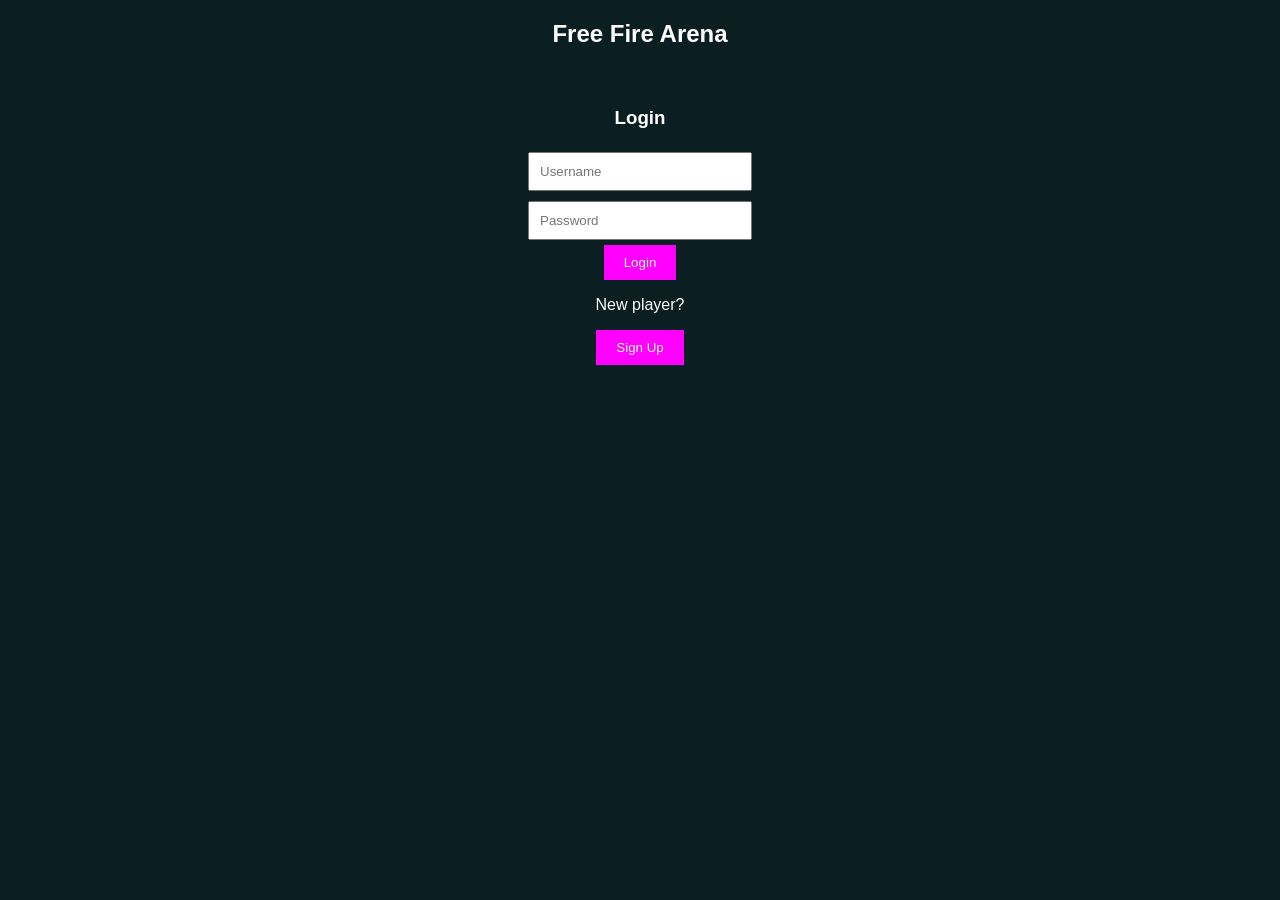
==== index.html @ a0b4b4ce "Update index.html" ====
<!DOCTYPE html>
<html>
<head>
<meta charset="UTF-8">
<title>Free Fire Arena</title>

<style>

body{
font-family:Arial;
background:#0b1f23;
color:white;
text-align:center;
}

.container{
padding:20px;
}

input{
padding:10px;
margin:5px;
width:200px;
}

button{
padding:10px 20px;
background:#ff00ff;
border:none;
color:white;
}

.hidden{
display:none;
}

</style>

</head>

<body>

<h2>Free Fire Arena</h2>

<!-- LOGIN PAGE -->

<div id="loginPage" class="container">

<h3>Login</h3>

<input id="loginUser" placeholder="Username"><br>

<input id="loginPass" type="password" placeholder="Password"><br>

<button onclick="login()">Login</button>

<p>New player?</p>

<button onclick="showSignup()">Sign Up</button>

</div>


<!-- SIGNUP PAGE -->

<div id="signupPage" class="container hidden">

<h3>Create Account</h3>

<input id="signUser" placeholder="Username"><br>

<input id="signPass" type="password" placeholder="Password"><br>

<button onclick="signup()">Create Account</button>

</div>


<!-- HOME PAGE -->

<div id="homePage" class="container hidden">

<h3>Welcome to Free Fire Arena</h3>

<p>Select Game Mode</p>

<button onclick="alert('Bermuda Match')">Bermuda</button>

<button onclick="alert('Clash Squad')">Clash Squad</button>

<button onclick="alert('Lone Wolf')">Lone Wolf</button>

<br><br>

<button onclick="showUPI()">Add Money</button>

<button onclick="showAdmin()">Admin</button>

</div>


<!-- UPI PAGE -->

<div id="upiPage" class="container hidden">

<h3>UPI Payment</h3>

<p>Send payment to UPI ID:</p>

<h4>freefire@upi</h4>

<p>After payment admin will add wallet balance.</p>

</div>


<!-- ADMIN LOGIN -->

<div id="adminLogin" class="container hidden">

<h3>Admin Login</h3>

<input id="adminUser" placeholder="Admin Username"><br>

<input id="adminPass" type="password" placeholder="Password"><br>

<button onclick="adminLogin()">Login</button>

</div>


<!-- ADMIN DASHBOARD -->

<div id="adminPanel" class="container hidden">

<h3>Admin Dashboard</h3>

<p>Update Room ID</p>

<input placeholder="Room ID"><br>

<input placeholder="Password"><br>

<button>Update Room</button>

</div>


<script>

function showSignup(){
document.getElementById("loginPage").classList.add("hidden")
document.getElementById("signupPage").classList.remove("hidden")
}

function signup(){

fetch("/signup",{
method:"POST",
headers:{"Content-Type":"application/json"},
body:JSON.stringify({
username:document.getElementById("signUser").value,
password:document.getElementById("signPass").value
})
})
.then(r=>r.json())
.then(d=>{
if(d.status==="ok"){
alert("Account created")
location.reload()
}else{
alert("User exists")
}
})

}

function login(){

fetch("/login",{
method:"POST",
headers:{"Content-Type":"application/json"},
body:JSON.stringify({
username:document.getElementById("loginUser").value,
password:document.getElementById("loginPass").value
})
})
.then(r=>r.json())
.then(d=>{
if(d.status==="ok"){
document.getElementById("loginPage").classList.add("hidden")
document.getElementById("homePage").classList.remove("hidden")
}else{
alert("Login failed")
}
})

}

function showUPI(){

document.getElementById("homePage").classList.add("hidden")
document.getElementById("upiPage").classList.remove("hidden")

}

function showAdmin(){

document.getElementById("homePage").classList.add("hidden")
document.getElementById("adminLogin").classList.remove("hidden")

}

function adminLogin(){

let u=document.getElementById("adminUser").value
let p=document.getElementById("adminPass").value

if(u==="admin" && p==="12345"){
document.getElementById("adminLogin").classList.add("hidden")
document.getElementById("adminPanel").classList.remove("hidden")
}else{
alert("Wrong admin login")
}

}

</script>

</body>
</html>
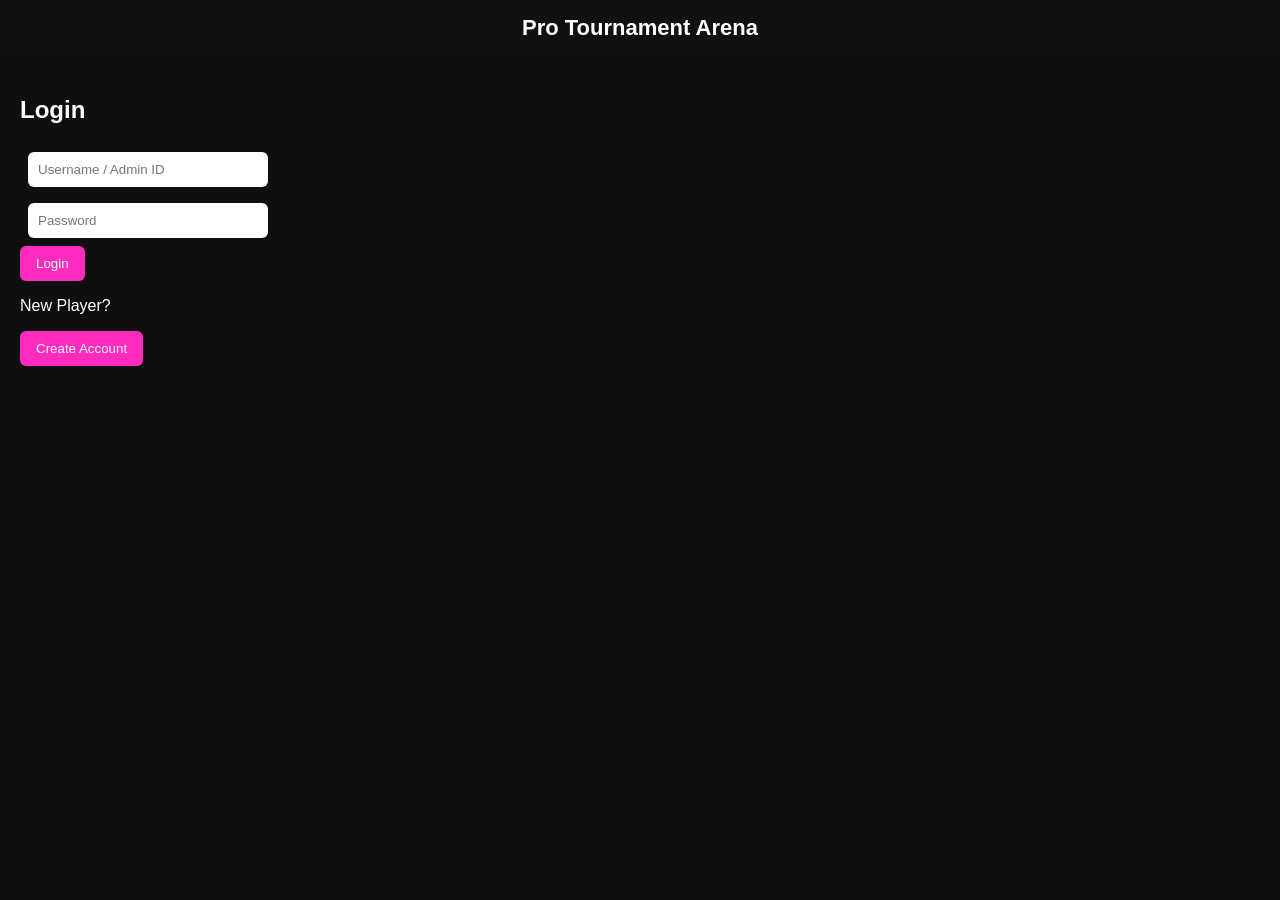
==== commit 5cd1df60: "Update title and styles in index.html" ====
--- a/index.html
+++ b/index.html
@@ -1,16 +1,25 @@
 <!DOCTYPE html>
 <html>
 <head>
-<meta charset="UTF-8">
-<title>Free Fire Arena</title>
+<title>Pro Tournament Arena</title>
+
+<meta name="viewport" content="width=device-width, initial-scale=1">
 
 <style>
 
 body{
+margin:0;
 font-family:Arial;
-background:#0b1f23;
+background:#0f0f0f;
 color:white;
+}
+
+header{
+background:#111;
+padding:15px;
 text-align:center;
+font-size:22px;
+font-weight:bold;
 }
 
 .container{
@@ -18,20 +27,50 @@
 }
 
 input{
+width:220px;
 padding:10px;
-margin:5px;
-width:200px;
+margin:8px;
+border:none;
+border-radius:6px;
 }
 
 button{
-padding:10px 20px;
-background:#ff00ff;
+background:#ff2bbf;
+color:white;
+border:none;
+padding:10px 16px;
+border-radius:6px;
+cursor:pointer;
+}
+
+.card{
+background:#1c1c1c;
+padding:15px;
+margin:10px 0;
+border-radius:10px;
+}
+
+.hidden{
+display:none;
+}
+
+nav{
+background:#141414;
+padding:10px;
+display:flex;
+justify-content:space-around;
+}
+
+nav button{
+background:none;
 border:none;
 color:white;
-}
-
-.hidden{
-display:none;
+font-size:16px;
+}
+
+.wallet{
+font-size:20px;
+margin:10px 0;
 }
 
 </style>
@@ -40,188 +79,233 @@
 
 <body>
 
-<h2>Free Fire Arena</h2>
+<header>
+Pro Tournament Arena
+</header>
+
+<div class="container">
 
 <!-- LOGIN PAGE -->
 
-<div id="loginPage" class="container">
-
-<h3>Login</h3>
-
-<input id="loginUser" placeholder="Username"><br>
-
+<div id="loginPage">
+
+<h2>Login</h2>
+
+<input id="loginUser" placeholder="Username / Admin ID"><br>
 <input id="loginPass" type="password" placeholder="Password"><br>
 
 <button onclick="login()">Login</button>
 
-<p>New player?</p>
-
-<button onclick="showSignup()">Sign Up</button>
-
-</div>
-
-
-<!-- SIGNUP PAGE -->
-
-<div id="signupPage" class="container hidden">
-
-<h3>Create Account</h3>
-
-<input id="signUser" placeholder="Username"><br>
-
-<input id="signPass" type="password" placeholder="Password"><br>
-
-<button onclick="signup()">Create Account</button>
-
-</div>
-
-
-<!-- HOME PAGE -->
-
-<div id="homePage" class="container hidden">
-
-<h3>Welcome to Free Fire Arena</h3>
-
-<p>Select Game Mode</p>
-
-<button onclick="alert('Bermuda Match')">Bermuda</button>
-
-<button onclick="alert('Clash Squad')">Clash Squad</button>
-
-<button onclick="alert('Lone Wolf')">Lone Wolf</button>
+<p>New Player?</p>
+
+<button onclick="showSignup()">Create Account</button>
+
+</div>
+
+<!-- SIGNUP -->
+
+<div id="signupPage" class="hidden">
+
+<h2>Create Account</h2>
+
+<input id="signupUser" placeholder="Username"><br>
+<input id="signupPass" type="password" placeholder="Password"><br>
+
+<button onclick="signup()">Register</button>
 
 <br><br>
 
-<button onclick="showUPI()">Add Money</button>
-
-<button onclick="showAdmin()">Admin</button>
-
-</div>
-
-
-<!-- UPI PAGE -->
-
-<div id="upiPage" class="container hidden">
-
-<h3>UPI Payment</h3>
-
-<p>Send payment to UPI ID:</p>
-
-<h4>freefire@upi</h4>
-
-<p>After payment admin will add wallet balance.</p>
-
-</div>
-
-
-<!-- ADMIN LOGIN -->
-
-<div id="adminLogin" class="container hidden">
-
-<h3>Admin Login</h3>
-
-<input id="adminUser" placeholder="Admin Username"><br>
-
-<input id="adminPass" type="password" placeholder="Password"><br>
-
-<button onclick="adminLogin()">Login</button>
-
-</div>
-
-
-<!-- ADMIN DASHBOARD -->
-
-<div id="adminPanel" class="container hidden">
-
-<h3>Admin Dashboard</h3>
-
-<p>Update Room ID</p>
-
-<input placeholder="Room ID"><br>
-
-<input placeholder="Password"><br>
-
-<button>Update Room</button>
-
-</div>
-
+<button onclick="showLogin()">Back</button>
+
+</div>
+
+<!-- PLAYER DASHBOARD -->
+
+<div id="playerPage" class="hidden">
+
+<nav>
+<button onclick="showSection('home')">Home</button>
+<button onclick="showSection('wallet')">Wallet</button>
+<button onclick="showSection('leaderboard')">Leaderboard</button>
+<button onclick="logout()">Logout</button>
+</nav>
+
+<div id="home">
+
+<h3>Available Tournaments</h3>
+
+<div id="tournamentList"></div>
+
+</div>
+
+<div id="wallet" class="hidden">
+
+<h3>Wallet</h3>
+
+<div class="wallet">
+Balance: ₹ <span id="walletAmount">0</span>
+</div>
+
+<h4>Deposit via UPI</h4>
+
+<input id="depositAmount" placeholder="Amount">
+
+<button onclick="deposit()">Request Deposit</button>
+
+</div>
+
+<div id="leaderboard" class="hidden">
+
+<h3>Leaderboard</h3>
+
+<div id="leaderboardList"></div>
+
+</div>
+
+</div>
+
+<!-- ADMIN PANEL -->
+
+<div id="adminPage" class="hidden">
+
+<nav>
+<button onclick="showAdmin('dashboard')">Dashboard</button>
+<button onclick="showAdmin('create')">Create Tournament</button>
+<button onclick="logout()">Logout</button>
+</nav>
+
+<div id="dashboard">
+
+<h3>Admin Stats</h3>
+
+<p>Total Earnings: ₹ <span id="earnings">0</span></p>
+<p>Total Commission: ₹ <span id="commission">0</span></p>
+
+</div>
+
+<div id="create" class="hidden">
+
+<h3>Create Tournament</h3>
+
+<input id="tName" placeholder="Tournament Name"><br>
+<input id="tFee" placeholder="Entry Fee"><br>
+<input id="tPrize" placeholder="Prize"><br>
+
+<button onclick="createTournament()">Create</button>
+
+</div>
+
+</div>
+
+</div>
 
 <script>
 
+let currentUser=""
+
 function showSignup(){
-document.getElementById("loginPage").classList.add("hidden")
-document.getElementById("signupPage").classList.remove("hidden")
+loginPage.classList.add("hidden")
+signupPage.classList.remove("hidden")
+}
+
+function showLogin(){
+signupPage.classList.add("hidden")
+loginPage.classList.remove("hidden")
+}
+
+function showSection(id){
+
+home.classList.add("hidden")
+wallet.classList.add("hidden")
+leaderboard.classList.add("hidden")
+
+document.getElementById(id).classList.remove("hidden")
+
+}
+
+function showAdmin(id){
+
+dashboard.classList.add("hidden")
+create.classList.add("hidden")
+
+document.getElementById(id).classList.remove("hidden")
+
 }
 
 function signup(){
 
-fetch("/signup",{
-method:"POST",
-headers:{"Content-Type":"application/json"},
-body:JSON.stringify({
-username:document.getElementById("signUser").value,
-password:document.getElementById("signPass").value
-})
-})
-.then(r=>r.json())
-.then(d=>{
-if(d.status==="ok"){
-alert("Account created")
+alert("Signup function should connect to backend")
+
+}
+
+function login(){
+
+const user=loginUser.value
+const pass=loginPass.value
+
+if(user==="shourya@1234" && pass==="8687049733"){
+
+loginPage.classList.add("hidden")
+adminPage.classList.remove("hidden")
+
+return
+}
+
+currentUser=user
+
+loginPage.classList.add("hidden")
+playerPage.classList.remove("hidden")
+
+loadTournaments()
+
+}
+
+function logout(){
+
 location.reload()
-}else{
-alert("User exists")
-}
-})
-
-}
-
-function login(){
-
-fetch("/login",{
-method:"POST",
-headers:{"Content-Type":"application/json"},
-body:JSON.stringify({
-username:document.getElementById("loginUser").value,
-password:document.getElementById("loginPass").value
-})
-})
-.then(r=>r.json())
-.then(d=>{
-if(d.status==="ok"){
-document.getElementById("loginPage").classList.add("hidden")
-document.getElementById("homePage").classList.remove("hidden")
-}else{
-alert("Login failed")
-}
-})
-
-}
-
-function showUPI(){
-
-document.getElementById("homePage").classList.add("hidden")
-document.getElementById("upiPage").classList.remove("hidden")
-
-}
-
-function showAdmin(){
-
-document.getElementById("homePage").classList.add("hidden")
-document.getElementById("adminLogin").classList.remove("hidden")
-
-}
-
-function adminLogin(){
-
-let u=document.getElementById("adminUser").value
-let p=document.getElementById("adminPass").value
-
-if(u==="admin" && p==="12345"){
-document.getElementById("adminLogin").classList.add("hidden")
-document.getElementById("adminPanel").classList.remove("hidden")
-}else{
-alert("Wrong admin login")
-}
+
+}
+
+function loadTournaments(){
+
+let html=""
+
+for(let i=1;i<=5;i++){
+
+html+=`
+<div class="card">
+<h3>Solo Battle ${i}</h3>
+Entry Fee: ₹50<br>
+Prize: ₹500<br>
+<button onclick="join(${i})">Join</button>
+</div>
+`
+
+}
+
+tournamentList.innerHTML=html
+
+}
+
+function join(id){
+
+alert("Joined Tournament "+id)
+
+}
+
+function deposit(){
+
+const amount=depositAmount.value
+
+alert("Deposit request for ₹"+amount)
+
+}
+
+function createTournament(){
+
+const name=tName.value
+
+alert("Tournament Created: "+name)
 
 }
 
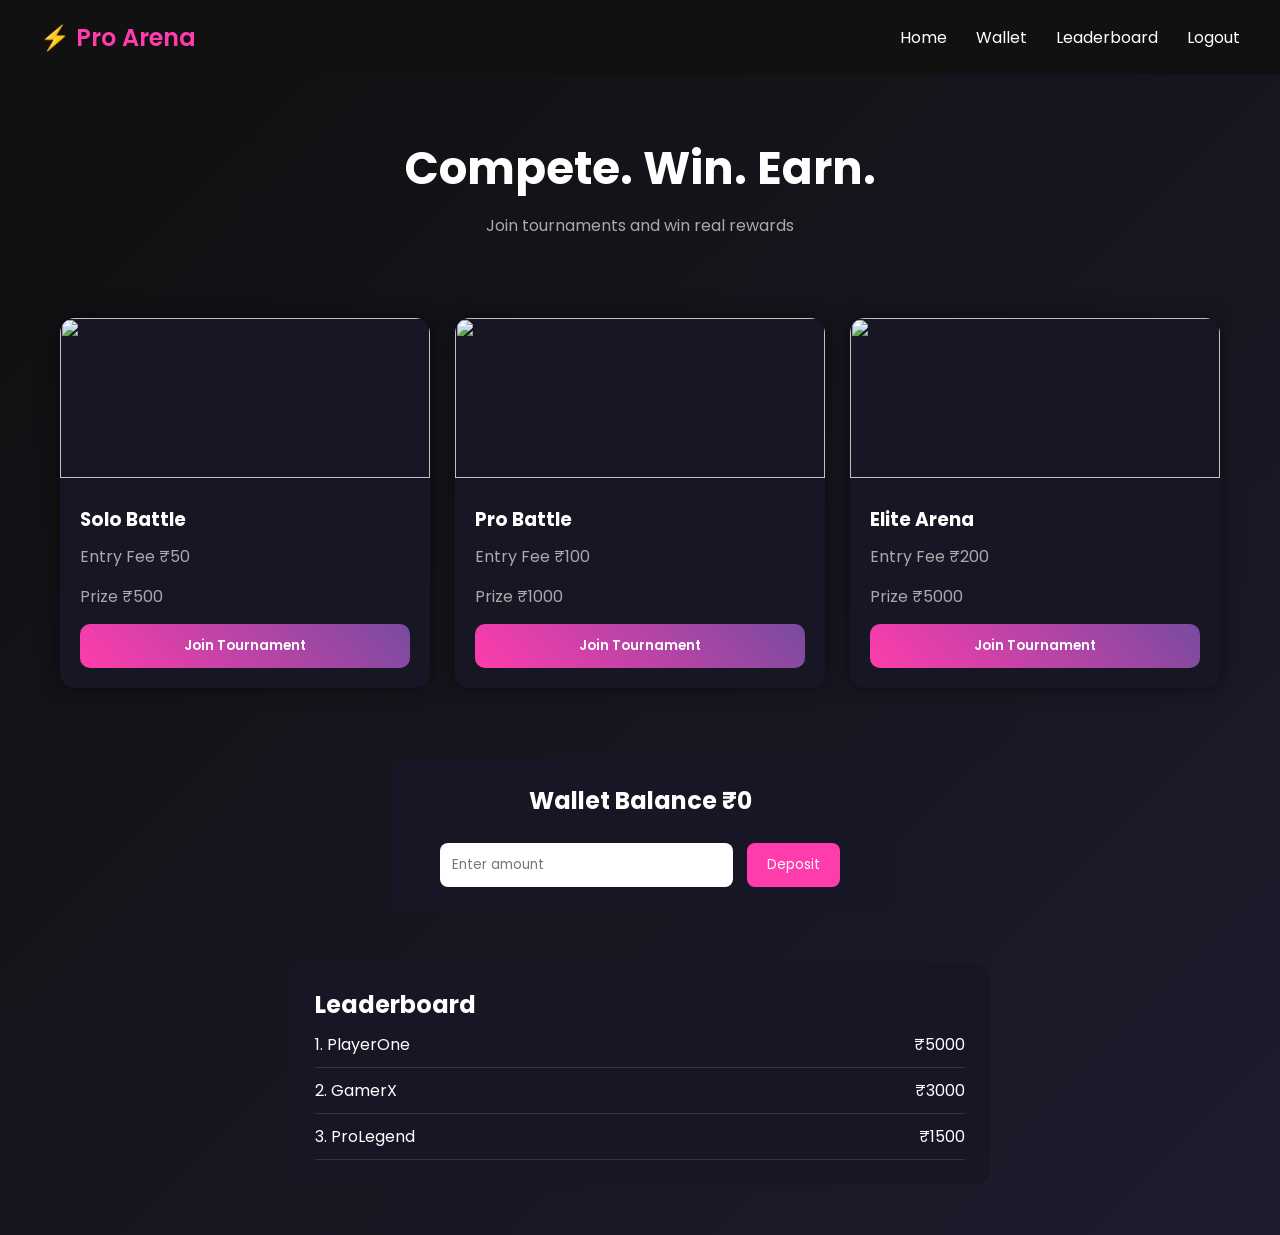
==== commit c1d4f6bd: "index.html" ====
--- a/index.html
+++ b/index.html
@@ -1,315 +1,329 @@
 <!DOCTYPE html>
-<html>
+<html lang="en">
 <head>
+<meta charset="UTF-8">
+<meta name="viewport" content="width=device-width, initial-scale=1.0">
+
 <title>Pro Tournament Arena</title>
 
-<meta name="viewport" content="width=device-width, initial-scale=1">
+<link href="https://fonts.googleapis.com/css2?family=Poppins:wght@300;400;600&display=swap" rel="stylesheet">
 
 <style>
 
+*{
+margin:0;
+padding:0;
+box-sizing:border-box;
+font-family:Poppins;
+}
+
 body{
-margin:0;
-font-family:Arial;
-background:#0f0f0f;
-color:white;
-}
-
-header{
+background:linear-gradient(135deg,#0f0f0f,#1c1c2e);
+color:white;
+}
+
+/* NAVBAR */
+
+.navbar{
+display:flex;
+justify-content:space-between;
+align-items:center;
+padding:20px 40px;
 background:#111;
-padding:15px;
+}
+
+.logo{
+font-size:24px;
+font-weight:600;
+color:#ff3cac;
+}
+
+.nav-links a{
+margin-left:25px;
+text-decoration:none;
+color:white;
+transition:.3s;
+}
+
+.nav-links a:hover{
+color:#ff3cac;
+}
+
+/* HERO */
+
+.hero{
 text-align:center;
-font-size:22px;
-font-weight:bold;
-}
+padding:60px 20px;
+}
+
+.hero h1{
+font-size:45px;
+}
+
+.hero p{
+color:#aaa;
+margin-top:10px;
+}
+
+/* TOURNAMENTS */
 
 .container{
+max-width:1200px;
+margin:auto;
 padding:20px;
 }
 
-input{
-width:220px;
-padding:10px;
-margin:8px;
-border:none;
-border-radius:6px;
-}
-
-button{
-background:#ff2bbf;
-color:white;
-border:none;
-padding:10px 16px;
-border-radius:6px;
+.grid{
+display:grid;
+grid-template-columns:repeat(auto-fit,minmax(280px,1fr));
+gap:25px;
+}
+
+/* CARD */
+
+.card{
+background:#161625;
+border-radius:15px;
+overflow:hidden;
+transition:.4s;
+box-shadow:0 0 20px rgba(0,0,0,.5);
+}
+
+.card:hover{
+transform:translateY(-8px);
+box-shadow:0 0 20px #ff3cac;
+}
+
+.card img{
+width:100%;
+height:160px;
+object-fit:cover;
+}
+
+.card-body{
+padding:20px;
+}
+
+.card-body h3{
+margin-bottom:10px;
+}
+
+.card-body p{
+color:#aaa;
+margin-bottom:15px;
+}
+
+/* BUTTON */
+
+.btn{
+padding:12px;
+border:none;
+width:100%;
+border-radius:10px;
+background:linear-gradient(45deg,#ff3cac,#784ba0);
+color:white;
+font-weight:600;
 cursor:pointer;
-}
-
-.card{
-background:#1c1c1c;
-padding:15px;
+transition:.3s;
+}
+
+.btn:hover{
+transform:scale(1.05);
+}
+
+/* WALLET */
+
+.wallet{
+max-width:500px;
+margin:50px auto;
+background:#161625;
+padding:25px;
+border-radius:15px;
+text-align:center;
+}
+
+.wallet input{
+padding:12px;
+width:65%;
+border:none;
+border-radius:8px;
+margin-right:10px;
+}
+
+.wallet button{
+padding:12px 20px;
+border:none;
+border-radius:8px;
+background:#ff3cac;
+color:white;
+cursor:pointer;
+}
+
+/* LEADERBOARD */
+
+.leaderboard{
+max-width:700px;
+margin:50px auto;
+background:#161625;
+padding:25px;
+border-radius:15px;
+}
+
+.row{
+display:flex;
+justify-content:space-between;
+padding:10px 0;
+border-bottom:1px solid #333;
+}
+
+/* LOGIN */
+
+.login-page{
+display:flex;
+justify-content:center;
+align-items:center;
+height:100vh;
+}
+
+.login-box{
+background:#161625;
+padding:40px;
+border-radius:15px;
+width:320px;
+}
+
+.login-box input{
+width:100%;
+padding:12px;
 margin:10px 0;
+border:none;
+border-radius:8px;
+}
+
+.login-box button{
+width:100%;
+padding:12px;
+border:none;
 border-radius:10px;
-}
-
-.hidden{
-display:none;
-}
-
-nav{
-background:#141414;
-padding:10px;
-display:flex;
-justify-content:space-around;
-}
-
-nav button{
-background:none;
-border:none;
-color:white;
-font-size:16px;
-}
-
-.wallet{
-font-size:20px;
-margin:10px 0;
+background:linear-gradient(45deg,#ff3cac,#784ba0);
+color:white;
+cursor:pointer;
+}
+
+@media(max-width:768px){
+
+.navbar{
+flex-direction:column;
+}
+
+.hero h1{
+font-size:32px;
+}
+
 }
 
 </style>
-
 </head>
 
+
 <body>
 
-<header>
-Pro Tournament Arena
-</header>
+<div class="navbar">
+
+<div class="logo">⚡ Pro Arena</div>
+
+<div class="nav-links">
+<a href="#">Home</a>
+<a href="#">Wallet</a>
+<a href="#">Leaderboard</a>
+<a href="#">Logout</a>
+</div>
+
+</div>
+
+
+<div class="hero">
+
+<h1>Compete. Win. Earn.</h1>
+<p>Join tournaments and win real rewards</p>
+
+</div>
+
 
 <div class="container">
 
-<!-- LOGIN PAGE -->
-
-<div id="loginPage">
-
-<h2>Login</h2>
-
-<input id="loginUser" placeholder="Username / Admin ID"><br>
-<input id="loginPass" type="password" placeholder="Password"><br>
-
-<button onclick="login()">Login</button>
-
-<p>New Player?</p>
-
-<button onclick="showSignup()">Create Account</button>
-
-</div>
-
-<!-- SIGNUP -->
-
-<div id="signupPage" class="hidden">
-
-<h2>Create Account</h2>
-
-<input id="signupUser" placeholder="Username"><br>
-<input id="signupPass" type="password" placeholder="Password"><br>
-
-<button onclick="signup()">Register</button>
-
-<br><br>
-
-<button onclick="showLogin()">Back</button>
-
-</div>
-
-<!-- PLAYER DASHBOARD -->
-
-<div id="playerPage" class="hidden">
-
-<nav>
-<button onclick="showSection('home')">Home</button>
-<button onclick="showSection('wallet')">Wallet</button>
-<button onclick="showSection('leaderboard')">Leaderboard</button>
-<button onclick="logout()">Logout</button>
-</nav>
-
-<div id="home">
-
-<h3>Available Tournaments</h3>
-
-<div id="tournamentList"></div>
-
-</div>
-
-<div id="wallet" class="hidden">
-
-<h3>Wallet</h3>
+<div class="grid">
+
+<div class="card">
+<img src="https://images.unsplash.com/photo-1542751371-adc38448a05e">
+<div class="card-body">
+<h3>Solo Battle</h3>
+<p>Entry Fee ₹50</p>
+<p>Prize ₹500</p>
+<button class="btn">Join Tournament</button>
+</div>
+</div>
+
+
+<div class="card">
+<img src="https://images.unsplash.com/photo-1605902711622-cfb43c4437d1">
+<div class="card-body">
+<h3>Pro Battle</h3>
+<p>Entry Fee ₹100</p>
+<p>Prize ₹1000</p>
+<button class="btn">Join Tournament</button>
+</div>
+</div>
+
+
+<div class="card">
+<img src="https://images.unsplash.com/photo-1598550476439-6847785fcea6">
+<div class="card-body">
+<h3>Elite Arena</h3>
+<p>Entry Fee ₹200</p>
+<p>Prize ₹5000</p>
+<button class="btn">Join Tournament</button>
+</div>
+</div>
+
+</div>
+
+</div>
+
 
 <div class="wallet">
-Balance: ₹ <span id="walletAmount">0</span>
-</div>
-
-<h4>Deposit via UPI</h4>
-
-<input id="depositAmount" placeholder="Amount">
-
-<button onclick="deposit()">Request Deposit</button>
-
-</div>
-
-<div id="leaderboard" class="hidden">
-
-<h3>Leaderboard</h3>
-
-<div id="leaderboardList"></div>
-
-</div>
-
-</div>
-
-<!-- ADMIN PANEL -->
-
-<div id="adminPage" class="hidden">
-
-<nav>
-<button onclick="showAdmin('dashboard')">Dashboard</button>
-<button onclick="showAdmin('create')">Create Tournament</button>
-<button onclick="logout()">Logout</button>
-</nav>
-
-<div id="dashboard">
-
-<h3>Admin Stats</h3>
-
-<p>Total Earnings: ₹ <span id="earnings">0</span></p>
-<p>Total Commission: ₹ <span id="commission">0</span></p>
-
-</div>
-
-<div id="create" class="hidden">
-
-<h3>Create Tournament</h3>
-
-<input id="tName" placeholder="Tournament Name"><br>
-<input id="tFee" placeholder="Entry Fee"><br>
-<input id="tPrize" placeholder="Prize"><br>
-
-<button onclick="createTournament()">Create</button>
-
-</div>
-
-</div>
-
-</div>
-
-<script>
-
-let currentUser=""
-
-function showSignup(){
-loginPage.classList.add("hidden")
-signupPage.classList.remove("hidden")
-}
-
-function showLogin(){
-signupPage.classList.add("hidden")
-loginPage.classList.remove("hidden")
-}
-
-function showSection(id){
-
-home.classList.add("hidden")
-wallet.classList.add("hidden")
-leaderboard.classList.add("hidden")
-
-document.getElementById(id).classList.remove("hidden")
-
-}
-
-function showAdmin(id){
-
-dashboard.classList.add("hidden")
-create.classList.add("hidden")
-
-document.getElementById(id).classList.remove("hidden")
-
-}
-
-function signup(){
-
-alert("Signup function should connect to backend")
-
-}
-
-function login(){
-
-const user=loginUser.value
-const pass=loginPass.value
-
-if(user==="shourya@1234" && pass==="8687049733"){
-
-loginPage.classList.add("hidden")
-adminPage.classList.remove("hidden")
-
-return
-}
-
-currentUser=user
-
-loginPage.classList.add("hidden")
-playerPage.classList.remove("hidden")
-
-loadTournaments()
-
-}
-
-function logout(){
-
-location.reload()
-
-}
-
-function loadTournaments(){
-
-let html=""
-
-for(let i=1;i<=5;i++){
-
-html+=`
-<div class="card">
-<h3>Solo Battle ${i}</h3>
-Entry Fee: ₹50<br>
-Prize: ₹500<br>
-<button onclick="join(${i})">Join</button>
-</div>
-`
-
-}
-
-tournamentList.innerHTML=html
-
-}
-
-function join(id){
-
-alert("Joined Tournament "+id)
-
-}
-
-function deposit(){
-
-const amount=depositAmount.value
-
-alert("Deposit request for ₹"+amount)
-
-}
-
-function createTournament(){
-
-const name=tName.value
-
-alert("Tournament Created: "+name)
-
-}
-
-</script>
+
+<h2>Wallet Balance ₹0</h2>
+
+<br>
+
+<input type="number" placeholder="Enter amount">
+
+<button>Deposit</button>
+
+</div>
+
+
+<div class="leaderboard">
+
+<h2>Leaderboard</h2>
+
+<div class="row">
+<span>1. PlayerOne</span>
+<span>₹5000</span>
+</div>
+
+<div class="row">
+<span>2. GamerX</span>
+<span>₹3000</span>
+</div>
+
+<div class="row">
+<span>3. ProLegend</span>
+<span>₹1500</span>
+</div>
+
+</div>
 
 </body>
 </html>
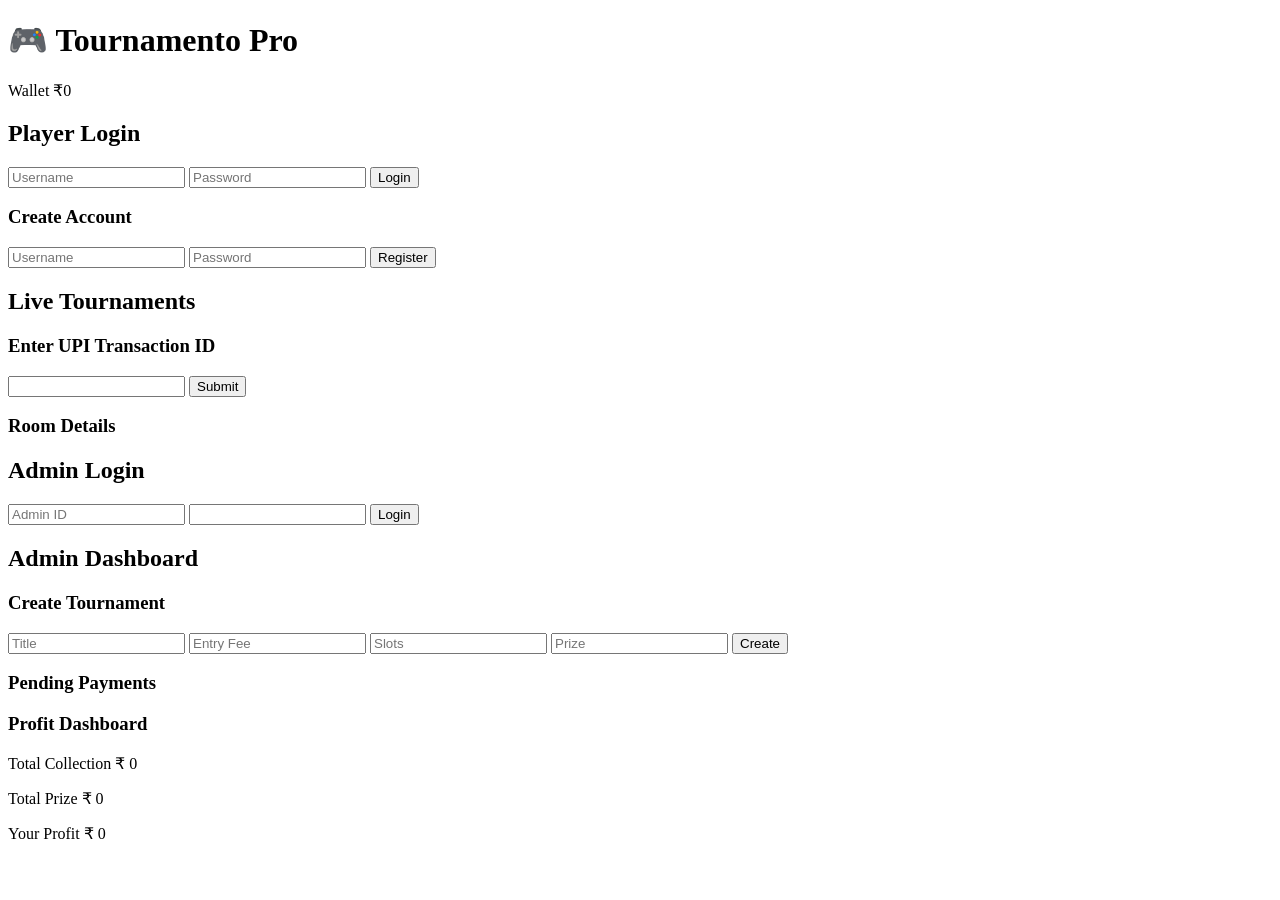
==== commit d8b5b59b: "index.html" ====
--- a/index.html
+++ b/index.html
@@ -1,329 +1,121 @@
 <!DOCTYPE html>
-<html lang="en">
+<html>
 <head>
-<meta charset="UTF-8">
-<meta name="viewport" content="width=device-width, initial-scale=1.0">
 
-<title>Pro Tournament Arena</title>
+<title>Tournamento Pro</title>
 
-<link href="https://fonts.googleapis.com/css2?family=Poppins:wght@300;400;600&display=swap" rel="stylesheet">
+<meta name="viewport" content="width=device-width, initial-scale=1">
 
-<style>
+<link rel="stylesheet" href="style.css">
 
-*{
-margin:0;
-padding:0;
-box-sizing:border-box;
-font-family:Poppins;
-}
-
-body{
-background:linear-gradient(135deg,#0f0f0f,#1c1c2e);
-color:white;
-}
-
-/* NAVBAR */
-
-.navbar{
-display:flex;
-justify-content:space-between;
-align-items:center;
-padding:20px 40px;
-background:#111;
-}
-
-.logo{
-font-size:24px;
-font-weight:600;
-color:#ff3cac;
-}
-
-.nav-links a{
-margin-left:25px;
-text-decoration:none;
-color:white;
-transition:.3s;
-}
-
-.nav-links a:hover{
-color:#ff3cac;
-}
-
-/* HERO */
-
-.hero{
-text-align:center;
-padding:60px 20px;
-}
-
-.hero h1{
-font-size:45px;
-}
-
-.hero p{
-color:#aaa;
-margin-top:10px;
-}
-
-/* TOURNAMENTS */
-
-.container{
-max-width:1200px;
-margin:auto;
-padding:20px;
-}
-
-.grid{
-display:grid;
-grid-template-columns:repeat(auto-fit,minmax(280px,1fr));
-gap:25px;
-}
-
-/* CARD */
-
-.card{
-background:#161625;
-border-radius:15px;
-overflow:hidden;
-transition:.4s;
-box-shadow:0 0 20px rgba(0,0,0,.5);
-}
-
-.card:hover{
-transform:translateY(-8px);
-box-shadow:0 0 20px #ff3cac;
-}
-
-.card img{
-width:100%;
-height:160px;
-object-fit:cover;
-}
-
-.card-body{
-padding:20px;
-}
-
-.card-body h3{
-margin-bottom:10px;
-}
-
-.card-body p{
-color:#aaa;
-margin-bottom:15px;
-}
-
-/* BUTTON */
-
-.btn{
-padding:12px;
-border:none;
-width:100%;
-border-radius:10px;
-background:linear-gradient(45deg,#ff3cac,#784ba0);
-color:white;
-font-weight:600;
-cursor:pointer;
-transition:.3s;
-}
-
-.btn:hover{
-transform:scale(1.05);
-}
-
-/* WALLET */
-
-.wallet{
-max-width:500px;
-margin:50px auto;
-background:#161625;
-padding:25px;
-border-radius:15px;
-text-align:center;
-}
-
-.wallet input{
-padding:12px;
-width:65%;
-border:none;
-border-radius:8px;
-margin-right:10px;
-}
-
-.wallet button{
-padding:12px 20px;
-border:none;
-border-radius:8px;
-background:#ff3cac;
-color:white;
-cursor:pointer;
-}
-
-/* LEADERBOARD */
-
-.leaderboard{
-max-width:700px;
-margin:50px auto;
-background:#161625;
-padding:25px;
-border-radius:15px;
-}
-
-.row{
-display:flex;
-justify-content:space-between;
-padding:10px 0;
-border-bottom:1px solid #333;
-}
-
-/* LOGIN */
-
-.login-page{
-display:flex;
-justify-content:center;
-align-items:center;
-height:100vh;
-}
-
-.login-box{
-background:#161625;
-padding:40px;
-border-radius:15px;
-width:320px;
-}
-
-.login-box input{
-width:100%;
-padding:12px;
-margin:10px 0;
-border:none;
-border-radius:8px;
-}
-
-.login-box button{
-width:100%;
-padding:12px;
-border:none;
-border-radius:10px;
-background:linear-gradient(45deg,#ff3cac,#784ba0);
-color:white;
-cursor:pointer;
-}
-
-@media(max-width:768px){
-
-.navbar{
-flex-direction:column;
-}
-
-.hero h1{
-font-size:32px;
-}
-
-}
-
-</style>
 </head>
-
 
 <body>
 
-<div class="navbar">
+<header>
 
-<div class="logo">⚡ Pro Arena</div>
+<h1>🎮 Tournamento Pro</h1>
 
-<div class="nav-links">
-<a href="#">Home</a>
-<a href="#">Wallet</a>
-<a href="#">Leaderboard</a>
-<a href="#">Logout</a>
+<div id="walletBox">
+Wallet ₹<span id="wallet">0</span>
 </div>
+
+</header>
+
+
+<section id="auth">
+
+<h2>Player Login</h2>
+
+<input id="loginUser" placeholder="Username">
+<input id="loginPass" type="password" placeholder="Password">
+
+<button onclick="login()">Login</button>
+
+<h3>Create Account</h3>
+
+<input id="regUser" placeholder="Username">
+<input id="regPass" type="password" placeholder="Password">
+
+<button onclick="register()">Register</button>
+
+</section>
+
+
+
+<section id="playerPanel" class="hidden">
+
+<h2>Live Tournaments</h2>
+
+<div id="tournamentList"></div>
+
+
+<div id="paymentSection" class="hidden">
+
+<h3>Enter UPI Transaction ID</h3>
+
+<input id="txnInput">
+
+<button onclick="submitPayment()">Submit</button>
 
 </div>
 
+<div id="roomSection" class="hidden">
 
-<div class="hero">
+<h3>Room Details</h3>
 
-<h1>Compete. Win. Earn.</h1>
-<p>Join tournaments and win real rewards</p>
+<p id="roomInfo"></p>
 
 </div>
 
-
-<div class="container">
-
-<div class="grid">
-
-<div class="card">
-<img src="https://images.unsplash.com/photo-1542751371-adc38448a05e">
-<div class="card-body">
-<h3>Solo Battle</h3>
-<p>Entry Fee ₹50</p>
-<p>Prize ₹500</p>
-<button class="btn">Join Tournament</button>
-</div>
-</div>
+</section>
 
 
-<div class="card">
-<img src="https://images.unsplash.com/photo-1605902711622-cfb43c4437d1">
-<div class="card-body">
-<h3>Pro Battle</h3>
-<p>Entry Fee ₹100</p>
-<p>Prize ₹1000</p>
-<button class="btn">Join Tournament</button>
-</div>
-</div>
+
+<section id="adminLogin">
+
+<h2>Admin Login</h2>
+
+<input id="adminUser" placeholder="Admin ID">
+<input id="adminPass" type="password">
+
+<button onclick="adminLogin()">Login</button>
+
+</section>
 
 
-<div class="card">
-<img src="https://images.unsplash.com/photo-1598550476439-6847785fcea6">
-<div class="card-body">
-<h3>Elite Arena</h3>
-<p>Entry Fee ₹200</p>
-<p>Prize ₹5000</p>
-<button class="btn">Join Tournament</button>
-</div>
-</div>
 
-</div>
+<section id="adminPanel" class="hidden">
 
-</div>
+<h2>Admin Dashboard</h2>
+
+<h3>Create Tournament</h3>
+
+<input id="tTitle" placeholder="Title">
+<input id="tEntry" placeholder="Entry Fee">
+<input id="tSlots" placeholder="Slots">
+<input id="tPrize" placeholder="Prize">
+
+<button onclick="createTournament()">Create</button>
 
 
-<div class="wallet">
+<h3>Pending Payments</h3>
 
-<h2>Wallet Balance ₹0</h2>
-
-<br>
-
-<input type="number" placeholder="Enter amount">
-
-<button>Deposit</button>
-
-</div>
+<div id="paymentList"></div>
 
 
-<div class="leaderboard">
+<h3>Profit Dashboard</h3>
 
-<h2>Leaderboard</h2>
+<p>Total Collection ₹ <span id="totalCollection">0</span></p>
 
-<div class="row">
-<span>1. PlayerOne</span>
-<span>₹5000</span>
-</div>
+<p>Total Prize ₹ <span id="totalPrize">0</span></p>
 
-<div class="row">
-<span>2. GamerX</span>
-<span>₹3000</span>
-</div>
+<p>Your Profit ₹ <span id="profit">0</span></p>
 
-<div class="row">
-<span>3. ProLegend</span>
-<span>₹1500</span>
-</div>
+</section>
 
-</div>
+
+<script src="app.js"></script>
 
 </body>
 </html>
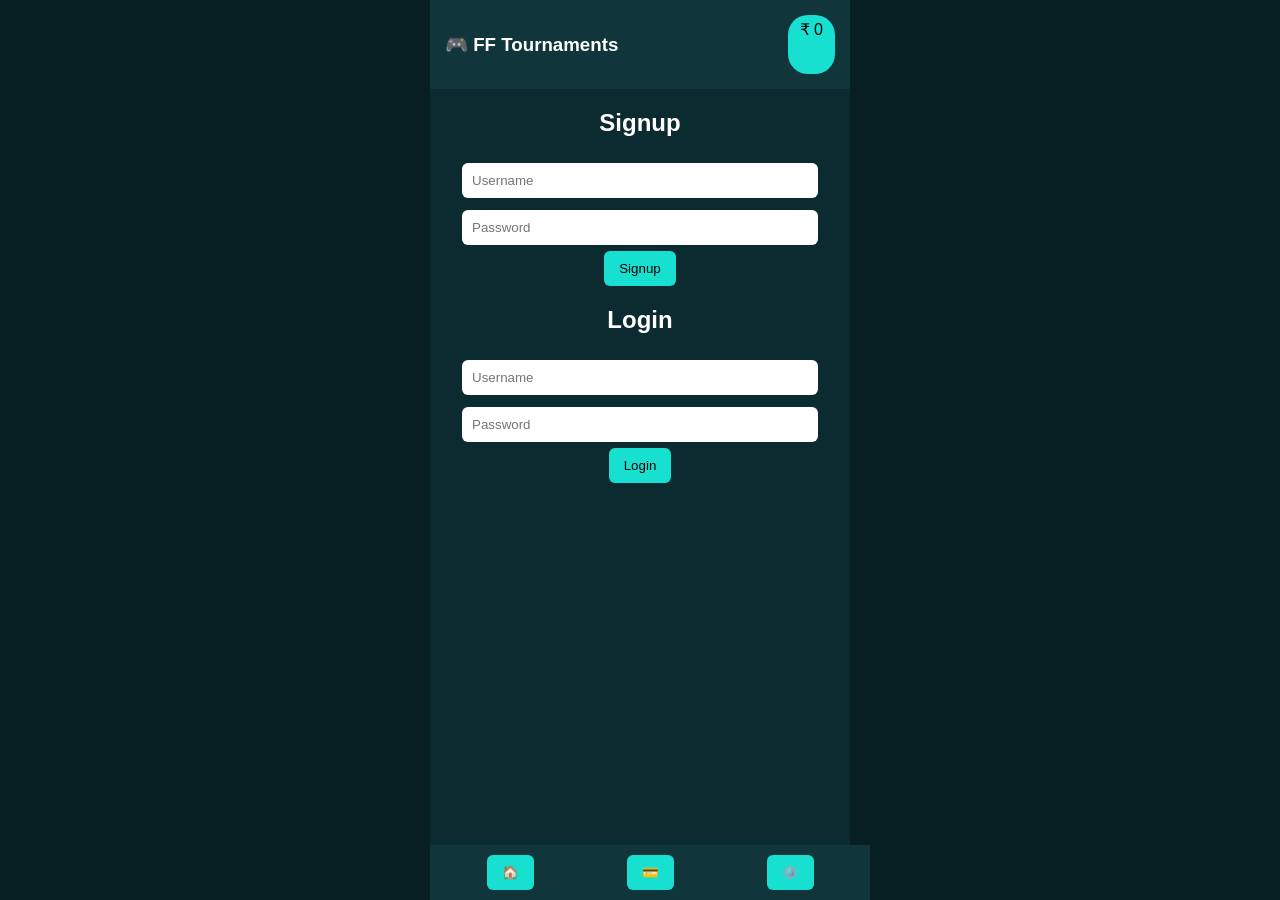
==== commit ae2a21f6: "index.html" ====
--- a/index.html
+++ b/index.html
@@ -2,120 +2,364 @@
 <html>
 <head>
 
-<title>Tournamento Pro</title>
-
-<meta name="viewport" content="width=device-width, initial-scale=1">
-
-<link rel="stylesheet" href="style.css">
+<meta name="viewport" content="width=device-width,initial-scale=1">
+
+<title>Free Fire Tournament</title>
+
+<style>
+
+body{
+margin:0;
+font-family:Arial;
+background:#071e22;
+color:white;
+}
+
+.app{
+max-width:420px;
+margin:auto;
+min-height:100vh;
+background:#0c2b30;
+}
+
+header{
+display:flex;
+justify-content:space-between;
+padding:15px;
+background:#10363b;
+}
+
+.wallet{
+background:#18e0d1;
+color:black;
+padding:5px 12px;
+border-radius:20px;
+}
+
+.card{
+background:#12383d;
+margin:15px;
+padding:15px;
+border-radius:10px;
+}
+
+input{
+padding:10px;
+margin:6px;
+border:none;
+border-radius:6px;
+width:80%;
+}
+
+button{
+padding:10px 15px;
+border:none;
+border-radius:6px;
+background:#18e0d1;
+cursor:pointer;
+}
+
+.hidden{
+display:none;
+}
+
+.bottom{
+position:fixed;
+bottom:0;
+width:100%;
+max-width:420px;
+display:flex;
+justify-content:space-around;
+background:#10363b;
+padding:10px;
+}
+
+#timer{
+font-size:28px;
+color:#18e0d1;
+}
+
+</style>
 
 </head>
 
 <body>
 
+<div class="app">
+
 <header>
 
-<h1>🎮 Tournamento Pro</h1>
-
-<div id="walletBox">
-Wallet ₹<span id="wallet">0</span>
+<h3>🎮 FF Tournaments</h3>
+
+<div class="wallet">
+
+₹ <span id="wallet">0</span>
+
 </div>
 
 </header>
 
-
-<section id="auth">
-
-<h2>Player Login</h2>
-
-<input id="loginUser" placeholder="Username">
-<input id="loginPass" type="password" placeholder="Password">
+<!-- LOGIN -->
+
+<div id="login">
+
+<center>
+
+<h2>Signup</h2>
+
+<input id="suUser" placeholder="Username">
+
+<input id="suPass" type="password" placeholder="Password">
+
+<br>
+
+<button onclick="signup()">Signup</button>
+
+<h2>Login</h2>
+
+<input id="liUser" placeholder="Username">
+
+<input id="liPass" type="password" placeholder="Password">
+
+<br>
 
 <button onclick="login()">Login</button>
 
-<h3>Create Account</h3>
-
-<input id="regUser" placeholder="Username">
-<input id="regPass" type="password" placeholder="Password">
-
-<button onclick="register()">Register</button>
-
-</section>
-
-
-
-<section id="playerPanel" class="hidden">
-
-<h2>Live Tournaments</h2>
-
-<div id="tournamentList"></div>
-
-
-<div id="paymentSection" class="hidden">
-
-<h3>Enter UPI Transaction ID</h3>
-
-<input id="txnInput">
+</center>
+
+</div>
+
+
+<!-- HOME -->
+
+<div id="home" class="hidden">
+
+<div class="card">
+
+<h3>🔥 Free Fire Squad Match</h3>
+
+Entry Fee: ₹20  
+<br>
+Players: <span id="slots">0</span>/40  
+<br>
+Prize: ₹400  
+
+<br><br>
+
+<button onclick="join()">Join Match</button>
+
+</div>
+
+</div>
+
+
+<!-- PAYMENT -->
+
+<div id="payment" class="hidden">
+
+<center>
+
+<h3>💳 Payment</h3>
+
+<p>Pay ₹20 via UPI then enter Transaction ID</p>
+
+<input id="txn" placeholder="Transaction ID">
+
+<br>
 
 <button onclick="submitPayment()">Submit</button>
 
-</div>
-
-<div id="roomSection" class="hidden">
+<h3>Match Countdown</h3>
+
+<p id="timer">30</p>
 
 <h3>Room Details</h3>
 
-<p id="roomInfo"></p>
-
-</div>
-
-</section>
-
-
-
-<section id="adminLogin">
-
-<h2>Admin Login</h2>
-
-<input id="adminUser" placeholder="Admin ID">
-<input id="adminPass" type="password">
-
-<button onclick="adminLogin()">Login</button>
-
-</section>
-
-
-
-<section id="adminPanel" class="hidden">
-
-<h2>Admin Dashboard</h2>
-
-<h3>Create Tournament</h3>
-
-<input id="tTitle" placeholder="Title">
-<input id="tEntry" placeholder="Entry Fee">
-<input id="tSlots" placeholder="Slots">
-<input id="tPrize" placeholder="Prize">
-
-<button onclick="createTournament()">Create</button>
-
-
-<h3>Pending Payments</h3>
-
-<div id="paymentList"></div>
-
-
-<h3>Profit Dashboard</h3>
-
-<p>Total Collection ₹ <span id="totalCollection">0</span></p>
-
-<p>Total Prize ₹ <span id="totalPrize">0</span></p>
-
-<p>Your Profit ₹ <span id="profit">0</span></p>
-
-</section>
-
-
-<script src="app.js"></script>
+<p id="room"></p>
+
+</center>
+
+</div>
+
+
+<!-- ADMIN -->
+
+<div id="admin" class="hidden">
+
+<center>
+
+<h3>Admin Panel</h3>
+
+<p>Pending Payments</p>
+
+<div id="requests"></div>
+
+<p>Total Collection ₹ <span id="collection">0</span></p>
+
+<p>Prize ₹400</p>
+
+<p>Profit ₹ <span id="profit"></span></p>
+
+</center>
+
+</div>
+
+
+<nav class="bottom hidden" id="nav">
+
+<button onclick="showHome()">🏠</button>
+
+<button onclick="showPayment()">💳</button>
+
+<button onclick="adminLogin()">⚙️</button>
+
+</nav>
+
+
+</div>
+
+<script>
+
+let users=JSON.parse(localStorage.getItem("users"))||{}
+let payments=JSON.parse(localStorage.getItem("payments"))||[]
+let slots=Number(localStorage.getItem("slots"))||0
+
+document.getElementById("slots").innerText=slots
+
+function signup(){
+
+let u=suUser.value
+let p=suPass.value
+
+users[u]={pass:p,wallet:0}
+
+localStorage.setItem("users",JSON.stringify(users))
+
+alert("Account created")
+
+}
+
+function login(){
+
+let u=liUser.value
+let p=liPass.value
+
+if(users[u] && users[u].pass===p){
+
+document.getElementById("login").classList.add("hidden")
+
+document.getElementById("home").classList.remove("hidden")
+
+document.getElementById("nav").classList.remove("hidden")
+
+document.getElementById("wallet").innerText=users[u].wallet
+
+}
+
+else{
+
+alert("Wrong login")
+
+}
+
+}
+
+function showHome(){
+
+home.classList.remove("hidden")
+payment.classList.add("hidden")
+
+}
+
+function showPayment(){
+
+payment.classList.remove("hidden")
+home.classList.add("hidden")
+
+}
+
+function join(){
+
+showPayment()
+
+}
+
+function submitPayment(){
+
+let txn=document.getElementById("txn").value
+
+payments.push(txn)
+
+localStorage.setItem("payments",JSON.stringify(payments))
+
+alert("Payment submitted. Wait admin approval.")
+
+}
+
+function adminLogin(){
+
+let id=prompt("Admin ID")
+let pass=prompt("Password")
+
+if(id==="owner" && pass==="ffadmin"){
+
+admin.classList.remove("hidden")
+
+loadRequests()
+
+}
+
+}
+
+function loadRequests(){
+
+let html=""
+
+payments.forEach((p,i)=>{
+
+html+=`<div class="card">
+
+Txn: ${p}
+
+<br><br>
+
+<button onclick="approve(${i})">Approve</button>
+
+</div>`
+
+})
+
+requests.innerHTML=html
+
+}
+
+function approve(i){
+
+payments.splice(i,1)
+
+slots++
+
+localStorage.setItem("slots",slots)
+
+document.getElementById("slots").innerText=slots
+
+localStorage.setItem("payments",JSON.stringify(payments))
+
+let collection=slots*20
+
+collectionDisplay(collection)
+
+}
+
+function collectionDisplay(c){
+
+document.getElementById("collection").innerText=c
+
+document.getElementById("profit").innerText=c-400
+
+}
+
+</script>
 
 </body>
 </html>
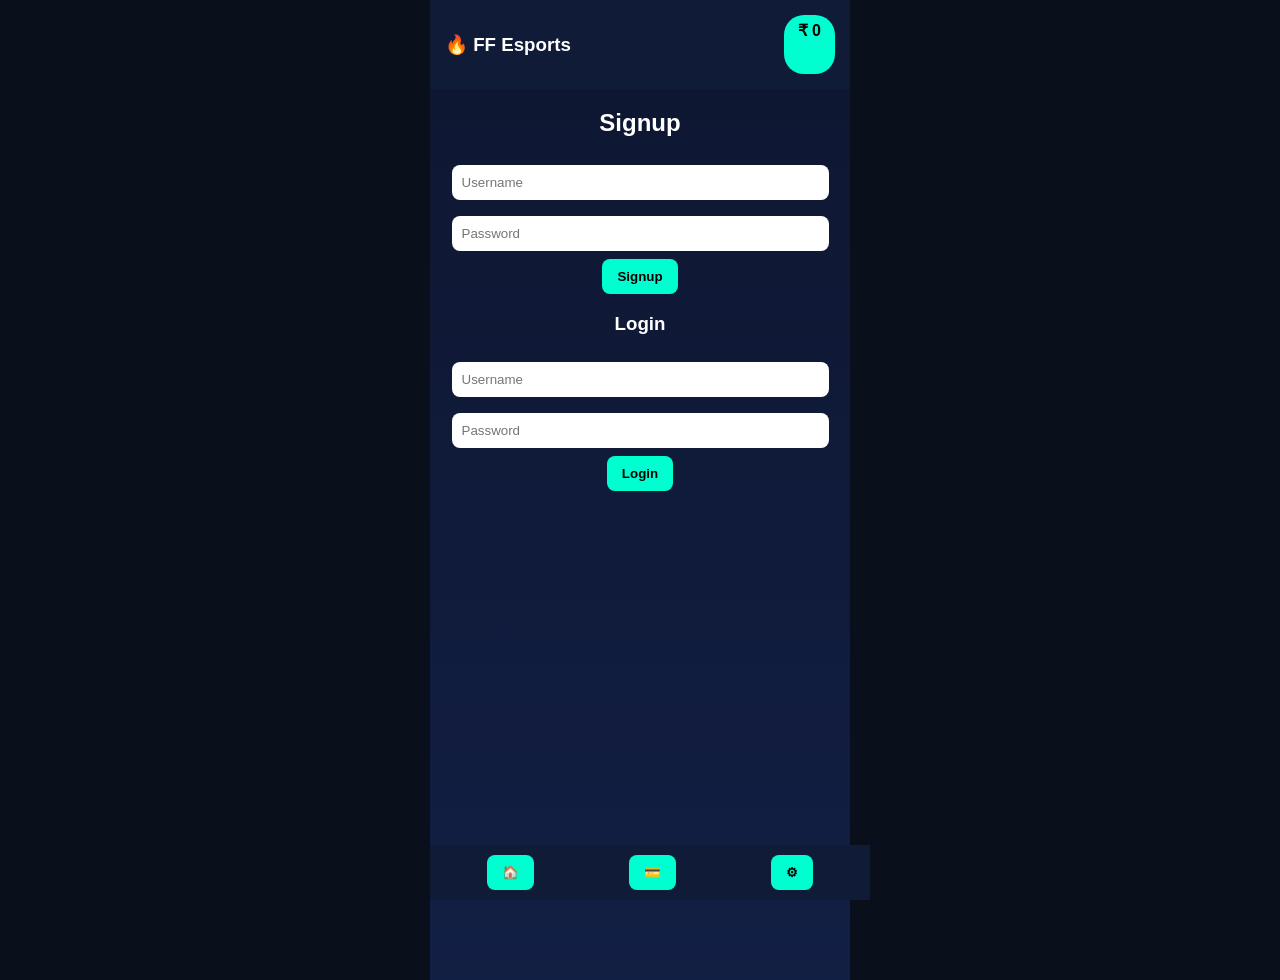
==== commit 191a4472: "index.html" ====
--- a/index.html
+++ b/index.html
@@ -1,86 +1,85 @@
 <!DOCTYPE html>
-<html>
+<html lang="en">
 <head>
-
-<meta name="viewport" content="width=device-width,initial-scale=1">
-
-<title>Free Fire Tournament</title>
+<meta name="viewport" content="width=device-width, initial-scale=1">
+<title>FF Esports Arena</title>
 
 <style>
 
 body{
 margin:0;
 font-family:Arial;
-background:#071e22;
+background:#0a0f1c;
 color:white;
+display:flex;
+justify-content:center;
 }
 
 .app{
-max-width:420px;
-margin:auto;
+width:420px;
 min-height:100vh;
-background:#0c2b30;
+background:linear-gradient(#0e1630,#121f44);
+padding-bottom:80px;
 }
 
 header{
 display:flex;
 justify-content:space-between;
 padding:15px;
-background:#10363b;
+background:#101b38;
 }
 
 .wallet{
-background:#18e0d1;
+background:#00ffd0;
 color:black;
-padding:5px 12px;
+padding:6px 14px;
 border-radius:20px;
+font-weight:bold;
 }
 
 .card{
-background:#12383d;
+background:#172a55;
 margin:15px;
-padding:15px;
-border-radius:10px;
+padding:18px;
+border-radius:12px;
+box-shadow:0 0 15px rgba(0,0,0,.4);
 }
 
 input{
+width:85%;
 padding:10px;
-margin:6px;
+margin:8px;
 border:none;
-border-radius:6px;
-width:80%;
+border-radius:8px;
 }
 
 button{
+background:#00ffd0;
+border:none;
 padding:10px 15px;
-border:none;
-border-radius:6px;
-background:#18e0d1;
+border-radius:8px;
 cursor:pointer;
-}
-
-.hidden{
-display:none;
-}
-
-.bottom{
+font-weight:bold;
+}
+
+.hidden{display:none}
+
+.nav{
 position:fixed;
 bottom:0;
-width:100%;
-max-width:420px;
+width:420px;
 display:flex;
 justify-content:space-around;
-background:#10363b;
+background:#101b38;
 padding:10px;
 }
 
-#timer{
+.timer{
 font-size:28px;
-color:#18e0d1;
+color:#00ffd0;
 }
 
 </style>
-
 </head>
 
 <body>
@@ -89,13 +88,8 @@
 
 <header>
 
-<h3>🎮 FF Tournaments</h3>
-
-<div class="wallet">
-
-₹ <span id="wallet">0</span>
-
-</div>
+<h3>🔥 FF Esports</h3>
+<div class="wallet">₹ <span id="wallet">0</span></div>
 
 </header>
 
@@ -108,17 +102,15 @@
 <h2>Signup</h2>
 
 <input id="suUser" placeholder="Username">
-
 <input id="suPass" type="password" placeholder="Password">
 
 <br>
 
 <button onclick="signup()">Signup</button>
 
-<h2>Login</h2>
+<h3>Login</h3>
 
 <input id="liUser" placeholder="Username">
-
 <input id="liPass" type="password" placeholder="Password">
 
 <br>
@@ -129,92 +121,76 @@
 
 </div>
 
-
 <!-- HOME -->
 
 <div id="home" class="hidden">
 
+<div id="tournaments"></div>
+
+</div>
+
+<!-- PAYMENT -->
+
+<div id="payment" class="hidden">
+
+<center>
+
 <div class="card">
 
-<h3>🔥 Free Fire Squad Match</h3>
-
-Entry Fee: ₹20  
+<h3>💳 Pay Entry Fee</h3>
+
+<input id="txn" placeholder="Transaction ID">
+
 <br>
-Players: <span id="slots">0</span>/40  
-<br>
-Prize: ₹400  
-
-<br><br>
-
-<button onclick="join()">Join Match</button>
-
-</div>
-
-</div>
-
-
-<!-- PAYMENT -->
-
-<div id="payment" class="hidden">
-
-<center>
-
-<h3>💳 Payment</h3>
-
-<p>Pay ₹20 via UPI then enter Transaction ID</p>
-
-<input id="txn" placeholder="Transaction ID">
-
-<br>
-
-<button onclick="submitPayment()">Submit</button>
+
+<button onclick="submitPayment()">Submit Payment</button>
 
 <h3>Match Countdown</h3>
 
-<p id="timer">30</p>
+<div class="timer" id="timer">30</div>
 
 <h3>Room Details</h3>
 
 <p id="room"></p>
 
+</div>
+
 </center>
 
 </div>
 
-
 <!-- ADMIN -->
 
 <div id="admin" class="hidden">
 
-<center>
-
-<h3>Admin Panel</h3>
-
-<p>Pending Payments</p>
+<div class="card">
+
+<h3>⚙ Admin Panel</h3>
+
+<button onclick="createTournament()">Create Tournament</button>
+
+<button onclick="changeAdminPassword()">Change Password</button>
+
+<hr>
 
 <div id="requests"></div>
 
+<hr>
+
 <p>Total Collection ₹ <span id="collection">0</span></p>
-
-<p>Prize ₹400</p>
-
-<p>Profit ₹ <span id="profit"></span></p>
-
-</center>
-
-</div>
-
-
-<nav class="bottom hidden" id="nav">
+<p>Total Profit ₹ <span id="profit">0</span></p>
+
+</div>
+
+</div>
+
+<nav class="nav hidden" id="nav">
 
 <button onclick="showHome()">🏠</button>
-
 <button onclick="showPayment()">💳</button>
-
-<button onclick="adminLogin()">⚙️</button>
+<button onclick="adminLogin()">⚙</button>
 
 </nav>
-
 
 </div>
 
@@ -222,9 +198,42 @@
 
 let users=JSON.parse(localStorage.getItem("users"))||{}
 let payments=JSON.parse(localStorage.getItem("payments"))||[]
-let slots=Number(localStorage.getItem("slots"))||0
-
-document.getElementById("slots").innerText=slots
+let tournaments=JSON.parse(localStorage.getItem("tournaments"))||[
+{name:"Free Fire Squad",fee:20,slots:0,max:40,prize:400}
+]
+
+if(!localStorage.getItem("adminID")){
+localStorage.setItem("adminID","shourya")
+localStorage.setItem("adminPass","868749733")
+}
+
+renderTournaments()
+
+function renderTournaments(){
+
+let html=""
+
+tournaments.forEach((t,i)=>{
+
+html+=`<div class="card">
+
+<h3>🔥 ${t.name}</h3>
+
+Entry Fee: ₹${t.fee}<br>
+Players: ${t.slots}/${t.max}<br>
+Prize: ₹${t.prize}
+
+<br><br>
+
+<button onclick="join(${i})">Join</button>
+
+</div>`
+
+})
+
+document.getElementById("tournaments").innerHTML=html
+
+}
 
 function signup(){
 
@@ -246,53 +255,45 @@
 
 if(users[u] && users[u].pass===p){
 
-document.getElementById("login").classList.add("hidden")
-
-document.getElementById("home").classList.remove("hidden")
-
-document.getElementById("nav").classList.remove("hidden")
-
-document.getElementById("wallet").innerText=users[u].wallet
-
-}
-
-else{
-
-alert("Wrong login")
-
-}
+login.classList.add("hidden")
+home.classList.remove("hidden")
+nav.classList.remove("hidden")
+
+wallet.innerText=users[u].wallet
+
+}
+
+else alert("Wrong login")
 
 }
 
 function showHome(){
-
 home.classList.remove("hidden")
 payment.classList.add("hidden")
-
 }
 
 function showPayment(){
-
 payment.classList.remove("hidden")
 home.classList.add("hidden")
-
-}
-
-function join(){
+}
+
+function join(i){
 
 showPayment()
 
+startTimer()
+
 }
 
 function submitPayment(){
 
-let txn=document.getElementById("txn").value
+let txn=txn.value
 
 payments.push(txn)
 
 localStorage.setItem("payments",JSON.stringify(payments))
 
-alert("Payment submitted. Wait admin approval.")
+alert("Payment submitted")
 
 }
 
@@ -301,7 +302,7 @@
 let id=prompt("Admin ID")
 let pass=prompt("Password")
 
-if(id==="owner" && pass==="ffadmin"){
+if(id===localStorage.getItem("adminID") && pass===localStorage.getItem("adminPass")){
 
 admin.classList.remove("hidden")
 
@@ -309,6 +310,37 @@
 
 }
 
+else alert("Wrong Admin")
+
+}
+
+function changeAdminPassword(){
+
+let p=prompt("New Password")
+
+if(p){
+
+localStorage.setItem("adminPass",p)
+
+alert("Password changed")
+
+}
+
+}
+
+function createTournament(){
+
+let name=prompt("Tournament name")
+let fee=prompt("Entry fee")
+let max=prompt("Max players")
+let prize=prompt("Prize")
+
+tournaments.push({name:name,fee:fee,slots:0,max:max,prize:prize})
+
+localStorage.setItem("tournaments",JSON.stringify(tournaments))
+
+renderTournaments()
+
 }
 
 function loadRequests(){
@@ -319,7 +351,7 @@
 
 html+=`<div class="card">
 
-Txn: ${p}
+Transaction: ${p}
 
 <br><br>
 
@@ -337,15 +369,15 @@
 
 payments.splice(i,1)
 
-slots++
-
-localStorage.setItem("slots",slots)
-
-document.getElementById("slots").innerText=slots
+tournaments[0].slots++
 
 localStorage.setItem("payments",JSON.stringify(payments))
 
-let collection=slots*20
+localStorage.setItem("tournaments",JSON.stringify(tournaments))
+
+renderTournaments()
+
+let collection=tournaments[0].slots*20
 
 collectionDisplay(collection)
 
@@ -353,9 +385,24 @@
 
 function collectionDisplay(c){
 
-document.getElementById("collection").innerText=c
-
-document.getElementById("profit").innerText=c-400
+collection.innerText=c
+profit.innerText=c-400
+
+}
+
+function startTimer(){
+
+let t=30
+
+let timer=setInterval(()=>{
+
+document.getElementById("timer").innerText=t
+
+t--
+
+if(t<0) clearInterval(timer)
+
+},1000)
 
 }
 
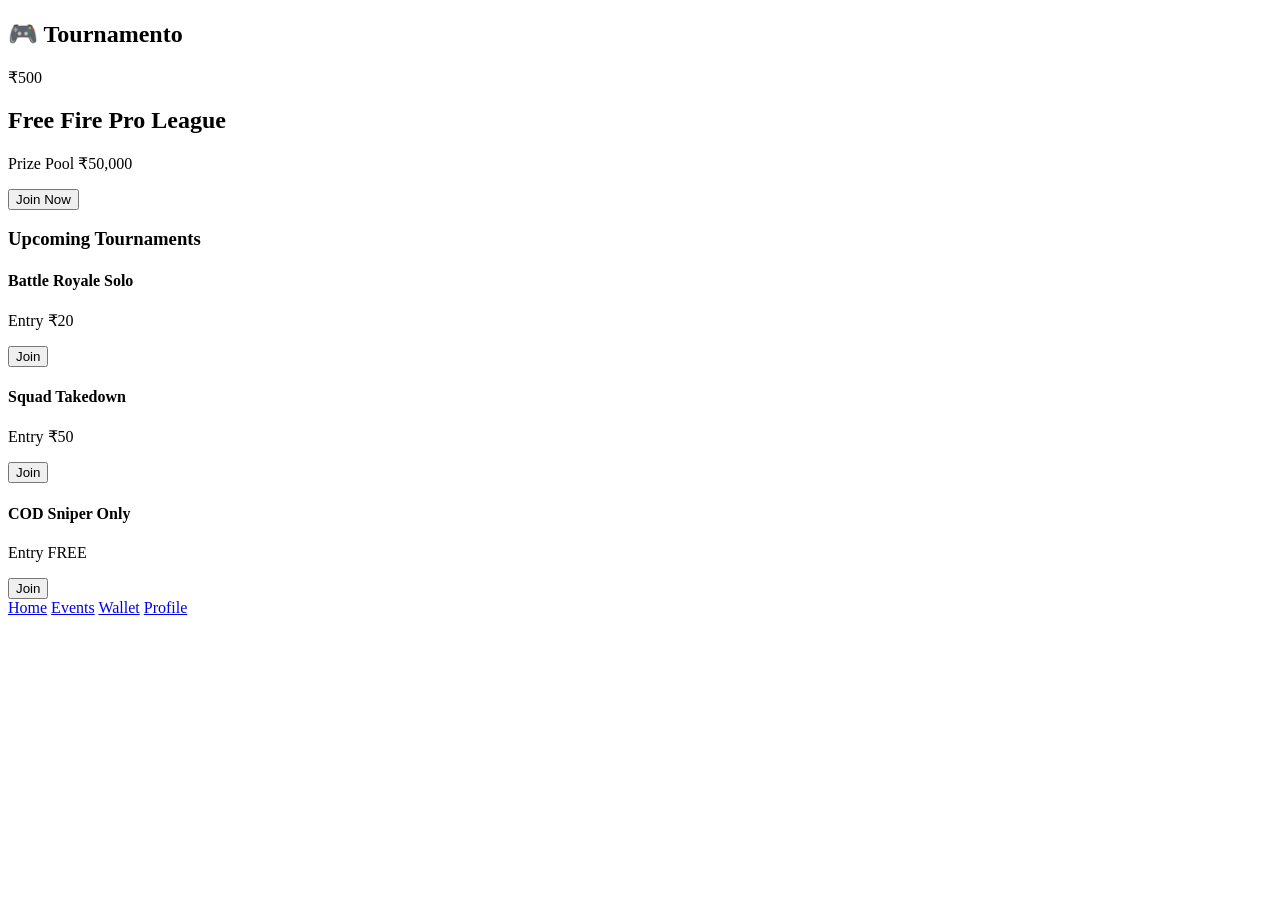
==== commit 782e14a0: "index.html" ====
--- a/index.html
+++ b/index.html
@@ -1,412 +1,52 @@
 <!DOCTYPE html>
-<html lang="en">
+<html>
 <head>
-<meta name="viewport" content="width=device-width, initial-scale=1">
-<title>FF Esports Arena</title>
-
-<style>
-
-body{
-margin:0;
-font-family:Arial;
-background:#0a0f1c;
-color:white;
-display:flex;
-justify-content:center;
-}
-
-.app{
-width:420px;
-min-height:100vh;
-background:linear-gradient(#0e1630,#121f44);
-padding-bottom:80px;
-}
-
-header{
-display:flex;
-justify-content:space-between;
-padding:15px;
-background:#101b38;
-}
-
-.wallet{
-background:#00ffd0;
-color:black;
-padding:6px 14px;
-border-radius:20px;
-font-weight:bold;
-}
-
-.card{
-background:#172a55;
-margin:15px;
-padding:18px;
-border-radius:12px;
-box-shadow:0 0 15px rgba(0,0,0,.4);
-}
-
-input{
-width:85%;
-padding:10px;
-margin:8px;
-border:none;
-border-radius:8px;
-}
-
-button{
-background:#00ffd0;
-border:none;
-padding:10px 15px;
-border-radius:8px;
-cursor:pointer;
-font-weight:bold;
-}
-
-.hidden{display:none}
-
-.nav{
-position:fixed;
-bottom:0;
-width:420px;
-display:flex;
-justify-content:space-around;
-background:#101b38;
-padding:10px;
-}
-
-.timer{
-font-size:28px;
-color:#00ffd0;
-}
-
-</style>
+<meta charset="UTF-8">
+<title>Tournamento</title>
+<link rel="stylesheet" href="css/style.css">
 </head>
 
 <body>
 
-<div class="app">
-
 <header>
-
-<h3>🔥 FF Esports</h3>
-<div class="wallet">₹ <span id="wallet">0</span></div>
-
+<h2>🎮 Tournamento</h2>
+<div class="wallet">₹500</div>
 </header>
 
-<!-- LOGIN -->
+<section class="banner">
+<h1>Free Fire Pro League</h1>
+<p>Prize Pool ₹50,000</p>
+<button onclick="joinTournament()">Join Now</button>
+</section>
 
-<div id="login">
+<h3>Upcoming Tournaments</h3>
 
-<center>
-
-<h2>Signup</h2>
-
-<input id="suUser" placeholder="Username">
-<input id="suPass" type="password" placeholder="Password">
-
-<br>
-
-<button onclick="signup()">Signup</button>
-
-<h3>Login</h3>
-
-<input id="liUser" placeholder="Username">
-<input id="liPass" type="password" placeholder="Password">
-
-<br>
-
-<button onclick="login()">Login</button>
-
-</center>
-
+<div class="card">
+<h4>Battle Royale Solo</h4>
+<p>Entry ₹20</p>
+<button onclick="joinTournament()">Join</button>
 </div>
 
-<!-- HOME -->
-
-<div id="home" class="hidden">
-
-<div id="tournaments"></div>
-
+<div class="card">
+<h4>Squad Takedown</h4>
+<p>Entry ₹50</p>
+<button onclick="joinTournament()">Join</button>
 </div>
 
-<!-- PAYMENT -->
-
-<div id="payment" class="hidden">
-
-<center>
-
 <div class="card">
-
-<h3>💳 Pay Entry Fee</h3>
-
-<input id="txn" placeholder="Transaction ID">
-
-<br>
-
-<button onclick="submitPayment()">Submit Payment</button>
-
-<h3>Match Countdown</h3>
-
-<div class="timer" id="timer">30</div>
-
-<h3>Room Details</h3>
-
-<p id="room"></p>
-
+<h4>COD Sniper Only</h4>
+<p>Entry FREE</p>
+<button onclick="joinTournament()">Join</button>
 </div>
 
-</center>
-
-</div>
-
-<!-- ADMIN -->
-
-<div id="admin" class="hidden">
-
-<div class="card">
-
-<h3>⚙ Admin Panel</h3>
-
-<button onclick="createTournament()">Create Tournament</button>
-
-<button onclick="changeAdminPassword()">Change Password</button>
-
-<hr>
-
-<div id="requests"></div>
-
-<hr>
-
-<p>Total Collection ₹ <span id="collection">0</span></p>
-<p>Total Profit ₹ <span id="profit">0</span></p>
-
-</div>
-
-</div>
-
-<nav class="nav hidden" id="nav">
-
-<button onclick="showHome()">🏠</button>
-<button onclick="showPayment()">💳</button>
-<button onclick="adminLogin()">⚙</button>
-
+<nav>
+<a href="index.html">Home</a>
+<a href="tournaments.html">Events</a>
+<a href="wallet.html">Wallet</a>
+<a href="profile.html">Profile</a>
 </nav>
 
-</div>
-
-<script>
-
-let users=JSON.parse(localStorage.getItem("users"))||{}
-let payments=JSON.parse(localStorage.getItem("payments"))||[]
-let tournaments=JSON.parse(localStorage.getItem("tournaments"))||[
-{name:"Free Fire Squad",fee:20,slots:0,max:40,prize:400}
-]
-
-if(!localStorage.getItem("adminID")){
-localStorage.setItem("adminID","shourya")
-localStorage.setItem("adminPass","868749733")
-}
-
-renderTournaments()
-
-function renderTournaments(){
-
-let html=""
-
-tournaments.forEach((t,i)=>{
-
-html+=`<div class="card">
-
-<h3>🔥 ${t.name}</h3>
-
-Entry Fee: ₹${t.fee}<br>
-Players: ${t.slots}/${t.max}<br>
-Prize: ₹${t.prize}
-
-<br><br>
-
-<button onclick="join(${i})">Join</button>
-
-</div>`
-
-})
-
-document.getElementById("tournaments").innerHTML=html
-
-}
-
-function signup(){
-
-let u=suUser.value
-let p=suPass.value
-
-users[u]={pass:p,wallet:0}
-
-localStorage.setItem("users",JSON.stringify(users))
-
-alert("Account created")
-
-}
-
-function login(){
-
-let u=liUser.value
-let p=liPass.value
-
-if(users[u] && users[u].pass===p){
-
-login.classList.add("hidden")
-home.classList.remove("hidden")
-nav.classList.remove("hidden")
-
-wallet.innerText=users[u].wallet
-
-}
-
-else alert("Wrong login")
-
-}
-
-function showHome(){
-home.classList.remove("hidden")
-payment.classList.add("hidden")
-}
-
-function showPayment(){
-payment.classList.remove("hidden")
-home.classList.add("hidden")
-}
-
-function join(i){
-
-showPayment()
-
-startTimer()
-
-}
-
-function submitPayment(){
-
-let txn=txn.value
-
-payments.push(txn)
-
-localStorage.setItem("payments",JSON.stringify(payments))
-
-alert("Payment submitted")
-
-}
-
-function adminLogin(){
-
-let id=prompt("Admin ID")
-let pass=prompt("Password")
-
-if(id===localStorage.getItem("adminID") && pass===localStorage.getItem("adminPass")){
-
-admin.classList.remove("hidden")
-
-loadRequests()
-
-}
-
-else alert("Wrong Admin")
-
-}
-
-function changeAdminPassword(){
-
-let p=prompt("New Password")
-
-if(p){
-
-localStorage.setItem("adminPass",p)
-
-alert("Password changed")
-
-}
-
-}
-
-function createTournament(){
-
-let name=prompt("Tournament name")
-let fee=prompt("Entry fee")
-let max=prompt("Max players")
-let prize=prompt("Prize")
-
-tournaments.push({name:name,fee:fee,slots:0,max:max,prize:prize})
-
-localStorage.setItem("tournaments",JSON.stringify(tournaments))
-
-renderTournaments()
-
-}
-
-function loadRequests(){
-
-let html=""
-
-payments.forEach((p,i)=>{
-
-html+=`<div class="card">
-
-Transaction: ${p}
-
-<br><br>
-
-<button onclick="approve(${i})">Approve</button>
-
-</div>`
-
-})
-
-requests.innerHTML=html
-
-}
-
-function approve(i){
-
-payments.splice(i,1)
-
-tournaments[0].slots++
-
-localStorage.setItem("payments",JSON.stringify(payments))
-
-localStorage.setItem("tournaments",JSON.stringify(tournaments))
-
-renderTournaments()
-
-let collection=tournaments[0].slots*20
-
-collectionDisplay(collection)
-
-}
-
-function collectionDisplay(c){
-
-collection.innerText=c
-profit.innerText=c-400
-
-}
-
-function startTimer(){
-
-let t=30
-
-let timer=setInterval(()=>{
-
-document.getElementById("timer").innerText=t
-
-t--
-
-if(t<0) clearInterval(timer)
-
-},1000)
-
-}
-
-</script>
+<script src="js/app.js"></script>
 
 </body>
 </html>
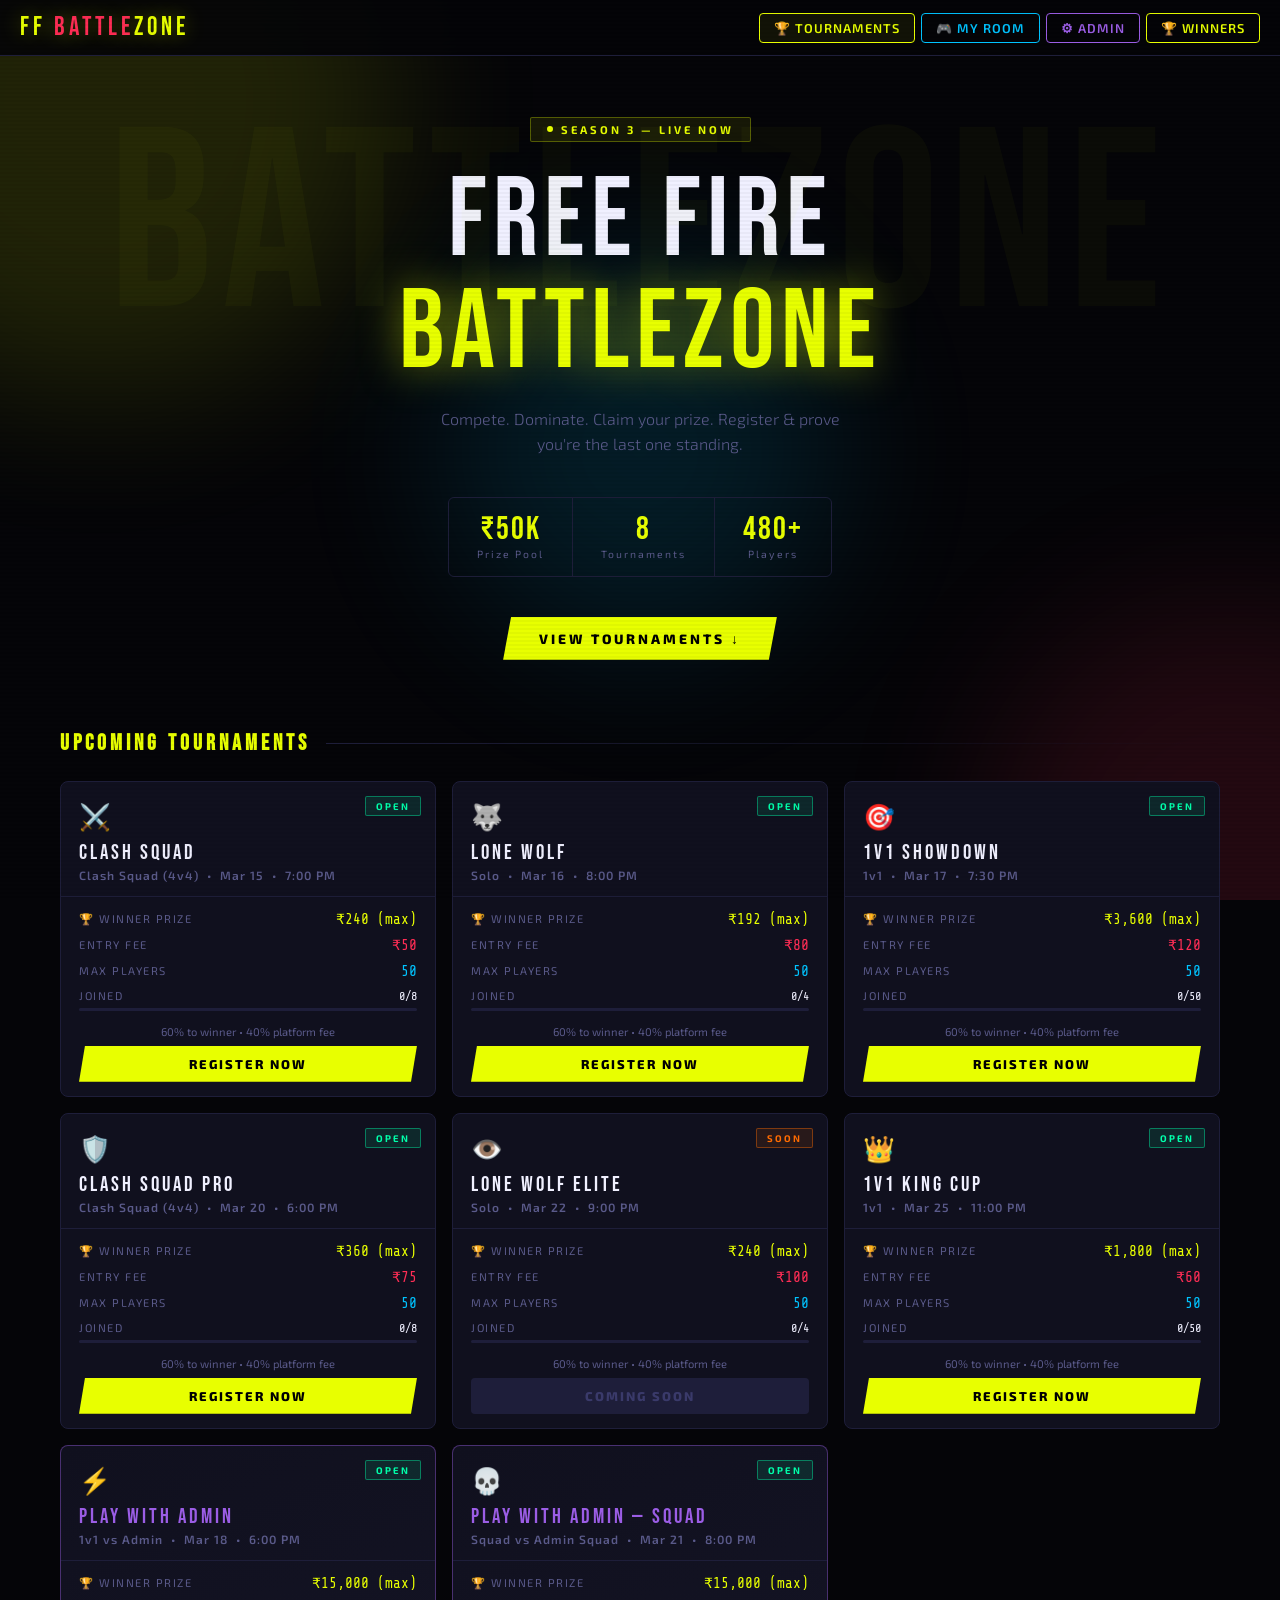
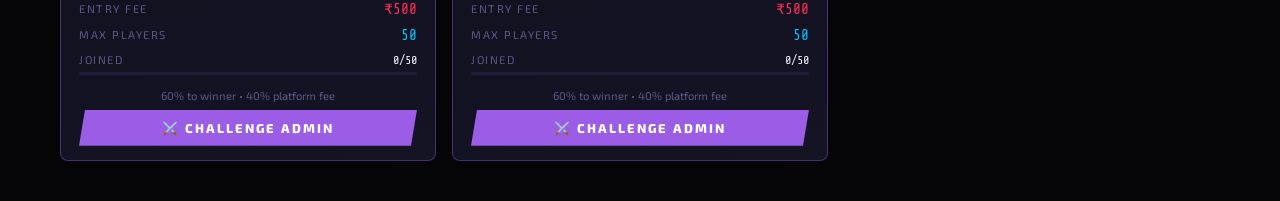
==== commit 5d7dd744: "index.html" ====
--- a/index.html
+++ b/index.html
@@ -1,52 +1,887 @@
 <!DOCTYPE html>
-<html>
+<html lang="en">
 <head>
 <meta charset="UTF-8">
-<title>Tournamento</title>
-<link rel="stylesheet" href="css/style.css">
+<meta name="viewport" content="width=device-width, initial-scale=1.0">
+<title>FF BATTLEZONE</title>
+<link href="https://fonts.googleapis.com/css2?family=Bebas+Neue&family=Exo+2:wght@300;400;600;700;800&family=Share+Tech+Mono&display=swap" rel="stylesheet">
+<style>
+*{margin:0;padding:0;box-sizing:border-box;}
+:root{
+  --bg:#050508;
+  --surface:#0c0c14;
+  --card:#10101e;
+  --card2:#14142a;
+  --border:#1e1e3a;
+  --accent:#e8ff00;
+  --accent2:#ff2d55;
+  --blue:#00c3ff;
+  --green:#00ffaa;
+  --orange:#ff6b00;
+  --purple:#9b5de5;
+  --text:#f0f0ff;
+  --muted:#5a5a8a;
+  --muted2:#3a3a6a;
+}
+body{background:var(--bg);color:var(--text);font-family:'Exo 2',sans-serif;min-height:100vh;overflow-x:hidden;}
+
+/* scanline overlay */
+body::after{content:'';position:fixed;inset:0;background:repeating-linear-gradient(0deg,transparent,transparent 2px,rgba(0,0,0,.03) 2px,rgba(0,0,0,.03) 4px);pointer-events:none;z-index:9999;}
+
+/* animated bg */
+.bg-fx{position:fixed;inset:0;z-index:0;overflow:hidden;}
+.bg-fx span{position:absolute;border-radius:50%;filter:blur(80px);opacity:.12;}
+.bg-fx span:nth-child(1){width:600px;height:600px;background:#e8ff00;top:-200px;left:-200px;animation:drift1 12s ease-in-out infinite alternate;}
+.bg-fx span:nth-child(2){width:500px;height:500px;background:#ff2d55;bottom:-200px;right:-200px;animation:drift2 10s ease-in-out infinite alternate;}
+.bg-fx span:nth-child(3){width:400px;height:400px;background:#00c3ff;top:50%;left:50%;transform:translate(-50%,-50%);animation:drift3 14s ease-in-out infinite alternate;}
+@keyframes drift1{to{transform:translate(100px,100px);}}
+@keyframes drift2{to{transform:translate(-80px,-80px);}}
+@keyframes drift3{to{transform:translate(60px,-60px);}}
+
+/* NAV */
+nav{position:fixed;top:0;left:0;right:0;z-index:1000;height:56px;display:flex;align-items:center;justify-content:space-between;padding:0 20px;background:rgba(5,5,8,.9);border-bottom:1px solid var(--border);backdrop-filter:blur(20px);}
+.nav-logo{font-family:'Bebas Neue',sans-serif;font-size:1.6rem;letter-spacing:4px;color:var(--accent);text-shadow:0 0 20px rgba(232,255,0,.4);}
+.nav-logo em{color:var(--accent2);font-style:normal;}
+.nav-links{display:flex;gap:6px;}
+.nav-btn{background:transparent;border:1px solid var(--border);color:var(--muted);padding:6px 14px;border-radius:4px;cursor:pointer;font-family:'Exo 2',sans-serif;font-size:.8rem;font-weight:600;letter-spacing:1px;transition:.2s;text-transform:uppercase;}
+.nav-btn:hover,.nav-btn.active{border-color:var(--accent);color:var(--accent);background:rgba(232,255,0,.06);}
+.nav-btn.admin-btn{border-color:var(--purple);color:var(--purple);}
+.nav-btn.admin-btn:hover{background:rgba(155,93,229,.1);}
+.nav-btn.myroom-btn{border-color:var(--blue);color:var(--blue);}
+.nav-btn.myroom-btn:hover{background:rgba(0,195,255,.1);}
+
+/* PAGES */
+.page{display:none;position:relative;z-index:1;padding-top:56px;min-height:100vh;}
+.page.active{display:block;}
+
+/* ── HOME ── */
+.hero{text-align:center;padding:60px 20px 50px;position:relative;}
+.hero::before{content:'BATTLEZONE';position:absolute;top:20px;left:50%;transform:translateX(-50%);font-family:'Bebas Neue',sans-serif;font-size:clamp(6rem,20vw,18rem);color:rgba(232,255,0,.03);letter-spacing:10px;white-space:nowrap;pointer-events:none;user-select:none;}
+.season-tag{display:inline-flex;align-items:center;gap:8px;background:rgba(232,255,0,.08);border:1px solid rgba(232,255,0,.3);color:var(--accent);font-size:.7rem;letter-spacing:3px;padding:5px 16px;border-radius:2px;margin-bottom:24px;font-weight:700;}
+.season-tag .dot{width:6px;height:6px;background:var(--accent);border-radius:50%;animation:pulse 1.5s infinite;}
+@keyframes pulse{0%,100%{opacity:1}50%{opacity:.3}}
+.hero-title{font-family:'Bebas Neue',sans-serif;font-size:clamp(3rem,10vw,7rem);letter-spacing:6px;line-height:1;margin-bottom:8px;}
+.hero-title .t1{color:var(--text);}
+.hero-title .t2{color:var(--accent);text-shadow:0 0 40px rgba(232,255,0,.5);}
+.hero-sub{color:var(--muted);font-size:1rem;font-weight:300;max-width:420px;margin:16px auto 40px;line-height:1.6;}
+.hero-stats{display:inline-flex;gap:0;border:1px solid var(--border);border-radius:6px;overflow:hidden;margin-bottom:40px;}
+.hstat{padding:16px 28px;text-align:center;border-right:1px solid var(--border);}
+.hstat:last-child{border-right:none;}
+.hstat-val{font-family:'Bebas Neue',sans-serif;font-size:2rem;color:var(--accent);letter-spacing:2px;line-height:1;}
+.hstat-lbl{font-size:.65rem;color:var(--muted);letter-spacing:2px;margin-top:2px;}
+.scroll-btn{background:var(--accent);color:#000;border:none;padding:13px 36px;font-family:'Exo 2',sans-serif;font-size:.85rem;font-weight:800;letter-spacing:3px;cursor:pointer;clip-path:polygon(8px 0%,100% 0%,calc(100% - 8px) 100%,0% 100%);transition:.2s;text-transform:uppercase;}
+.scroll-btn:hover{background:#fff;transform:translateY(-2px);}
+
+.sec-head{display:flex;align-items:center;gap:16px;margin-bottom:24px;}
+.sec-head h2{font-family:'Bebas Neue',sans-serif;font-size:1.4rem;letter-spacing:4px;color:var(--accent);}
+.sec-head::after{content:'';flex:1;height:1px;background:linear-gradient(90deg,var(--border),transparent);}
+
+section.wrap{max-width:1200px;margin:0 auto;padding:20px 20px 40px;}
+
+/* CARDS */
+.grid{display:grid;grid-template-columns:repeat(auto-fill,minmax(290px,1fr));gap:16px;}
+.tcard{background:var(--card);border:1px solid var(--border);border-radius:8px;overflow:hidden;cursor:pointer;transition:.25s;position:relative;}
+.tcard::before{content:'';position:absolute;top:0;left:0;right:0;height:2px;background:linear-gradient(90deg,transparent,var(--accent),transparent);opacity:0;transition:.25s;}
+.tcard:hover{border-color:rgba(232,255,0,.3);transform:translateY(-4px);box-shadow:0 12px 40px rgba(0,0,0,.5);}
+.tcard:hover::before{opacity:1;}
+.tcard.admin-card{border-color:rgba(155,93,229,.4);background:linear-gradient(160deg,#10101e,#141425);}
+.tcard.admin-card::before{background:linear-gradient(90deg,transparent,var(--purple),transparent);}
+.tcard.admin-card:hover{border-color:rgba(155,93,229,.7);box-shadow:0 12px 40px rgba(155,93,229,.2);}
+
+.tc-top{padding:18px 18px 14px;position:relative;border-bottom:1px solid var(--border);}
+.tc-badge{position:absolute;top:14px;right:14px;font-size:.6rem;font-weight:700;letter-spacing:2px;padding:3px 10px;border-radius:2px;text-transform:uppercase;}
+.badge-open{background:rgba(0,255,170,.1);border:1px solid rgba(0,255,170,.4);color:var(--green);}
+.badge-full{background:rgba(255,45,85,.1);border:1px solid rgba(255,45,85,.4);color:var(--accent2);}
+.badge-soon{background:rgba(255,107,0,.1);border:1px solid rgba(255,107,0,.4);color:var(--orange);}
+.tc-icon{font-size:1.6rem;margin-bottom:8px;display:block;}
+.tc-name{font-family:'Bebas Neue',sans-serif;font-size:1.3rem;letter-spacing:3px;color:var(--text);margin-bottom:3px;}
+.tcard.admin-card .tc-name{color:var(--purple);}
+.tc-mode{font-size:.75rem;color:var(--muted);font-weight:600;letter-spacing:1px;}
+
+.tc-body{padding:14px 18px;}
+.tc-row{display:flex;justify-content:space-between;align-items:center;margin-bottom:10px;}
+.tc-lbl{font-size:.7rem;color:var(--muted);letter-spacing:1.5px;text-transform:uppercase;}
+.tc-val{font-family:'Share Tech Mono',monospace;font-size:.9rem;}
+.tc-val.gold{color:var(--accent);}
+.tc-val.red{color:var(--accent2);}
+.tc-val.purple{color:var(--purple);}
+
+.slots-wrap{margin-bottom:14px;}
+.slots-info{display:flex;justify-content:space-between;margin-bottom:5px;}
+.slots-bar{height:3px;background:var(--border);border-radius:2px;overflow:hidden;}
+.slots-fill{height:100%;border-radius:2px;background:linear-gradient(90deg,var(--accent2),var(--accent));}
+
+.reg-btn{width:100%;background:var(--accent);color:#000;border:none;padding:10px;font-family:'Exo 2',sans-serif;font-size:.8rem;font-weight:800;letter-spacing:2px;cursor:pointer;clip-path:polygon(6px 0%,100% 0%,calc(100% - 6px) 100%,0% 100%);transition:.2s;text-transform:uppercase;}
+.reg-btn:hover{background:#fff;}
+.reg-btn:disabled{background:var(--border);color:var(--muted2);cursor:not-allowed;clip-path:none;border-radius:4px;}
+.reg-btn.purple-btn{background:var(--purple);color:#fff;}
+.reg-btn.purple-btn:hover{background:#b47df5;}
+
+/* ── MODAL ── */
+.overlay{display:none;position:fixed;inset:0;background:rgba(0,0,0,.85);z-index:2000;align-items:center;justify-content:center;padding:16px;backdrop-filter:blur(8px);}
+.overlay.open{display:flex;}
+.modal{background:var(--surface);border:1px solid var(--border);border-radius:10px;width:100%;max-width:460px;overflow:hidden;max-height:90vh;display:flex;flex-direction:column;animation:popIn .25s cubic-bezier(.175,.885,.32,1.275);}
+@keyframes popIn{from{transform:scale(.9);opacity:0}to{transform:scale(1);opacity:1}}
+.modal-hd{padding:18px 22px;border-bottom:1px solid var(--border);display:flex;justify-content:space-between;align-items:center;flex-shrink:0;background:linear-gradient(135deg,rgba(232,255,0,.05),transparent);}
+.modal-hd h2{font-family:'Bebas Neue',sans-serif;font-size:1.1rem;letter-spacing:3px;color:var(--accent);}
+.modal-x{background:none;border:none;color:var(--muted);font-size:1.4rem;cursor:pointer;line-height:1;padding:2px 6px;}
+.modal-x:hover{color:var(--accent2);}
+.modal-bd{padding:22px;overflow-y:auto;}
+
+/* FORMS */
+.fg{margin-bottom:16px;}
+.fg label{display:block;font-size:.7rem;letter-spacing:2px;color:var(--muted);margin-bottom:6px;text-transform:uppercase;}
+.fg input,.fg select{width:100%;background:var(--bg);border:1px solid var(--border);color:var(--text);padding:10px 14px;border-radius:4px;font-family:'Exo 2',sans-serif;font-size:.95rem;transition:.2s;}
+.fg input:focus,.fg select:focus{outline:none;border-color:var(--accent);box-shadow:0 0 0 2px rgba(232,255,0,.1);}
+.fg select option{background:var(--bg);}
+
+/* PAYMENT */
+.pay-box{background:var(--bg);border:1px solid var(--border);border-radius:8px;padding:18px;margin-bottom:16px;text-align:center;}
+.pay-amount{font-family:'Bebas Neue',sans-serif;font-size:2.5rem;color:var(--accent);letter-spacing:3px;line-height:1;margin:6px 0;}
+.qr-wrap{width:160px;height:160px;margin:12px auto;border-radius:8px;overflow:hidden;border:2px solid var(--border);background:var(--border);}
+.qr-wrap img{width:100%;height:100%;object-fit:cover;display:block;}
+.upi-chip{display:inline-block;font-family:'Share Tech Mono',monospace;font-size:.8rem;color:var(--accent);background:rgba(232,255,0,.08);border:1px solid rgba(232,255,0,.25);padding:6px 14px;border-radius:4px;margin-top:8px;}
+.steps{margin-top:14px;text-align:left;}
+.step-row{display:flex;gap:10px;align-items:flex-start;margin-bottom:7px;font-size:.82rem;color:var(--muted);}
+.step-num{background:var(--accent2);color:#fff;font-size:.65rem;font-weight:700;padding:2px 6px;border-radius:2px;flex-shrink:0;margin-top:2px;}
+
+.sbtn{width:100%;background:var(--accent);color:#000;border:none;padding:12px;font-family:'Exo 2',sans-serif;font-size:.85rem;font-weight:800;letter-spacing:3px;cursor:pointer;border-radius:4px;transition:.2s;text-transform:uppercase;}
+.sbtn:hover{background:#fff;}
+.sbtn.green{background:var(--green);color:#000;}
+.sbtn.muted{background:var(--card2);color:var(--muted);margin-bottom:10px;}
+.sbtn.muted:hover{background:var(--border);}
+
+/* SUCCESS / PENDING */
+.result-box{text-align:center;padding:10px 0;}
+.result-icon{font-size:3.5rem;margin-bottom:12px;}
+.result-box h3{font-family:'Bebas Neue',sans-serif;font-size:1.5rem;letter-spacing:3px;margin-bottom:10px;color:var(--accent);}
+.result-box p{font-size:.88rem;color:var(--muted);line-height:1.7;}
+.pend-tag{display:inline-block;background:rgba(255,107,0,.1);border:1px solid var(--orange);color:var(--orange);font-size:.7rem;letter-spacing:2px;padding:4px 14px;border-radius:2px;margin-top:12px;font-weight:700;}
+.reg-id-box{font-family:'Share Tech Mono',monospace;font-size:.85rem;color:var(--blue);background:rgba(0,195,255,.06);border:1px solid rgba(0,195,255,.2);padding:8px 14px;border-radius:4px;margin:12px 0;display:inline-block;}
+
+/* MY ROOM PAGE */
+.myroom-wrap{max-width:480px;margin:40px auto;padding:20px;}
+.lookup-card{background:var(--card);border:1px solid var(--border);border-radius:10px;padding:28px;}
+.lookup-card h2{font-family:'Bebas Neue',sans-serif;font-size:1.5rem;letter-spacing:4px;color:var(--blue);margin-bottom:6px;}
+.lookup-card p{font-size:.85rem;color:var(--muted);margin-bottom:22px;line-height:1.5;}
+.room-result{background:var(--bg);border:1px solid var(--border);border-radius:8px;padding:20px;margin-top:16px;display:none;}
+.room-result.show{display:block;}
+.room-status-tag{font-size:.7rem;font-weight:700;letter-spacing:2px;padding:4px 12px;border-radius:2px;display:inline-block;margin-bottom:14px;}
+.rst-pending{background:rgba(255,107,0,.1);border:1px solid var(--orange);color:var(--orange);}
+.rst-approved{background:rgba(0,255,170,.1);border:1px solid var(--green);color:var(--green);}
+.rst-rejected{background:rgba(255,45,85,.1);border:1px solid var(--accent2);color:var(--accent2);}
+.room-data-row{display:flex;justify-content:space-between;align-items:center;padding:10px 0;border-bottom:1px solid var(--border);}
+.room-data-row:last-child{border-bottom:none;}
+.rd-lbl{font-size:.7rem;letter-spacing:2px;color:var(--muted);text-transform:uppercase;}
+.rd-val{font-family:'Share Tech Mono',monospace;font-size:1rem;color:var(--accent);}
+.rd-val.big{font-size:1.3rem;font-family:'Bebas Neue',sans-serif;letter-spacing:2px;}
+
+/* ADMIN */
+.admin-gate{max-width:380px;margin:60px auto;padding:20px;}
+.admin-panel-card{background:var(--card);border:1px solid rgba(155,93,229,.3);border-radius:10px;padding:28px;}
+.admin-panel-card h2{font-family:'Bebas Neue',sans-serif;font-size:1.4rem;letter-spacing:4px;color:var(--purple);margin-bottom:4px;}
+.admin-panel-card p{font-size:.82rem;color:var(--muted);margin-bottom:22px;}
+.admin-input{width:100%;background:var(--bg);border:1px solid var(--border);color:var(--text);padding:10px 14px;border-radius:4px;font-family:'Exo 2',sans-serif;font-size:.95rem;margin-bottom:12px;transition:.2s;}
+.admin-input:focus{outline:none;border-color:var(--purple);box-shadow:0 0 0 2px rgba(155,93,229,.15);}
+.admin-login-btn{width:100%;background:var(--purple);color:#fff;border:none;padding:12px;font-family:'Exo 2',sans-serif;font-size:.85rem;font-weight:800;letter-spacing:3px;cursor:pointer;border-radius:4px;text-transform:uppercase;}
+.admin-login-btn:hover{background:#b47df5;}
+.err{color:var(--accent2);font-size:.78rem;margin-top:6px;display:none;}
+.err.show{display:block;}
+
+.admin-dash{max-width:1100px;margin:0 auto;padding:20px;}
+.dash-top{display:flex;justify-content:space-between;align-items:flex-start;margin-bottom:24px;flex-wrap:wrap;gap:12px;}
+.dash-top h2{font-family:'Bebas Neue',sans-serif;font-size:1.6rem;letter-spacing:4px;color:var(--purple);}
+.logout-btn{background:none;border:1px solid rgba(255,45,85,.4);color:var(--accent2);padding:7px 16px;border-radius:4px;cursor:pointer;font-family:'Exo 2',sans-serif;font-size:.8rem;font-weight:700;letter-spacing:1px;text-transform:uppercase;}
+.logout-btn:hover{background:rgba(255,45,85,.1);}
+
+.astats{display:flex;gap:12px;flex-wrap:wrap;margin-bottom:22px;}
+.ast{background:var(--card);border:1px solid var(--border);border-radius:6px;padding:14px 20px;flex:1;min-width:100px;}
+.ast-n{font-family:'Bebas Neue',sans-serif;font-size:2rem;letter-spacing:2px;line-height:1;}
+.ast-n.y{color:var(--accent);}
+.ast-n.o{color:var(--orange);}
+.ast-n.g{color:var(--green);}
+.ast-n.r{color:var(--accent2);}
+.ast-l{font-size:.65rem;letter-spacing:2px;color:var(--muted);margin-top:2px;}
+
+.filters{display:flex;gap:8px;flex-wrap:wrap;margin-bottom:16px;}
+.fbtn{background:var(--card);border:1px solid var(--border);color:var(--muted);padding:6px 16px;border-radius:20px;font-size:.75rem;font-weight:600;cursor:pointer;letter-spacing:1px;transition:.2s;text-transform:uppercase;}
+.fbtn:hover,.fbtn.on{border-color:var(--accent);color:var(--accent);background:rgba(232,255,0,.06);}
+
+.tbl-wrap{background:var(--card);border:1px solid var(--border);border-radius:8px;overflow:hidden;overflow-x:auto;}
+table{width:100%;border-collapse:collapse;}
+th{background:rgba(155,93,229,.08);padding:11px 14px;font-size:.65rem;letter-spacing:2px;color:var(--muted);text-align:left;white-space:nowrap;text-transform:uppercase;font-weight:700;}
+td{padding:11px 14px;border-top:1px solid var(--border);font-size:.85rem;vertical-align:middle;white-space:nowrap;}
+tr:hover td{background:rgba(255,255,255,.015);}
+.mono{font-family:'Share Tech Mono',monospace;font-size:.75rem;color:var(--muted);}
+.sp{display:inline-block;font-size:.65rem;font-weight:700;letter-spacing:1px;padding:3px 9px;border-radius:2px;text-transform:uppercase;}
+.sp-p{background:rgba(255,107,0,.1);border:1px solid rgba(255,107,0,.4);color:var(--orange);}
+.sp-a{background:rgba(0,255,170,.1);border:1px solid rgba(0,255,170,.4);color:var(--green);}
+.sp-r{background:rgba(255,45,85,.1);border:1px solid rgba(255,45,85,.4);color:var(--accent2);}
+.act-btn{background:none;border:1px solid;padding:4px 10px;border-radius:3px;font-size:.7rem;font-family:'Exo 2',sans-serif;font-weight:700;cursor:pointer;letter-spacing:1px;transition:.2s;margin-right:4px;text-transform:uppercase;}
+.ab-g{border-color:var(--green);color:var(--green);}
+.ab-g:hover{background:var(--green);color:#000;}
+.ab-r{border-color:var(--accent2);color:var(--accent2);}
+.ab-r:hover{background:var(--accent2);color:#fff;}
+.empty{text-align:center;padding:48px;color:var(--muted);}
+.empty .ei{font-size:2.5rem;margin-bottom:8px;}
+
+/* deliver modal */
+.deliver-modal .modal-hd h2{color:var(--green);}
+.di-input{width:100%;background:var(--bg);border:1px solid var(--border);color:var(--text);padding:11px 14px;border-radius:4px;font-family:'Share Tech Mono',monospace;font-size:1rem;margin-bottom:10px;transition:.2s;}
+.di-input:focus{outline:none;border-color:var(--green);box-shadow:0 0 0 2px rgba(0,255,170,.1);}
+
+/* notif */
+.notif{position:fixed;top:65px;right:16px;background:var(--card);border-left:3px solid var(--green);border-radius:4px;padding:11px 18px;font-size:.85rem;z-index:9000;animation:nfx 3s forwards;box-shadow:0 4px 20px rgba(0,0,0,.5);}
+.notif.err{border-color:var(--accent2);}
+@keyframes nfx{0%{opacity:0;transform:translateX(30px)}12%{opacity:1;transform:translateX(0)}80%{opacity:1}100%{opacity:0}}
+</style>
 </head>
-
 <body>
-
-<header>
-<h2>🎮 Tournamento</h2>
-<div class="wallet">₹500</div>
-</header>
-
-<section class="banner">
-<h1>Free Fire Pro League</h1>
-<p>Prize Pool ₹50,000</p>
-<button onclick="joinTournament()">Join Now</button>
-</section>
-
-<h3>Upcoming Tournaments</h3>
-
-<div class="card">
-<h4>Battle Royale Solo</h4>
-<p>Entry ₹20</p>
-<button onclick="joinTournament()">Join</button>
+<div class="bg-fx"><span></span><span></span><span></span></div>
+
+<!-- NAV -->
+<nav>
+  <div class="nav-logo">FF <em>BATTLE</em>ZONE</div>
+  <div class="nav-links">
+    <button class="nav-btn active" id="nb-home" onclick="gotoPage('home')">🏆 Tournaments</button>
+    <button class="nav-btn myroom-btn" id="nb-myroom" onclick="gotoPage('myroom')">🎮 My Room</button>
+    <button class="nav-btn admin-btn" id="nb-admin" onclick="gotoPage('admin-gate')">⚙ Admin</button>
+    <button class="nav-btn" id="nb-winners" onclick="gotoPage('winners')" style="border-color:var(--accent);color:var(--accent);">🏆 Winners</button>
+  </div>
+</nav>
+
+<!-- ═══ WINNERS PAGE ═══ -->
+<div id="page-winners" class="page">
+  <div style="max-width:700px;margin:40px auto;padding:20px;">
+    <div class="sec-head" style="margin-bottom:24px;"><h2>🏆 Hall of Winners</h2></div>
+    <div id="winners-list"></div>
+  </div>
 </div>
 
-<div class="card">
-<h4>Squad Takedown</h4>
-<p>Entry ₹50</p>
-<button onclick="joinTournament()">Join</button>
+<!-- ═══ HOME ═══ -->
+<div id="page-home" class="page active">
+  <div class="hero">
+    <div class="season-tag"><span class="dot"></span> SEASON 3 — LIVE NOW</div>
+    <div class="hero-title"><div class="t1">FREE FIRE</div><div class="t2">BATTLEZONE</div></div>
+    <p class="hero-sub">Compete. Dominate. Claim your prize. Register & prove you're the last one standing.</p>
+    <div class="hero-stats">
+      <div class="hstat"><div class="hstat-val">₹50K</div><div class="hstat-lbl">Prize Pool</div></div>
+      <div class="hstat"><div class="hstat-val">8</div><div class="hstat-lbl">Tournaments</div></div>
+      <div class="hstat"><div class="hstat-val">480+</div><div class="hstat-lbl">Players</div></div>
+    </div><br>
+    <button class="scroll-btn" onclick="document.getElementById('t-section').scrollIntoView({behavior:'smooth'})">View Tournaments ↓</button>
+  </div>
+  <section class="wrap" id="t-section">
+    <div class="sec-head"><h2>Upcoming Tournaments</h2></div>
+    <div class="grid" id="t-grid"></div>
+  </section>
 </div>
 
-<div class="card">
-<h4>COD Sniper Only</h4>
-<p>Entry FREE</p>
-<button onclick="joinTournament()">Join</button>
+<!-- ═══ MY ROOM ═══ -->
+<div id="page-myroom" class="page">
+  <div class="myroom-wrap">
+    <div class="lookup-card">
+      <h2>🎮 My Room ID</h2>
+      <p>Enter your Registration ID to check your payment status and get your Room ID &amp; Password — shared here on the app only.</p>
+      <div class="fg">
+        <label>Your Registration ID</label>
+        <input class="admin-input" id="lookup-id" placeholder="e.g. FF1710000000000" />
+      </div>
+      <button class="sbtn" style="background:var(--blue);color:#000;" onclick="lookupReg()">CHECK STATUS →</button>
+      <div id="room-result" class="room-result"></div>
+    </div>
+  </div>
 </div>
 
-<nav>
-<a href="index.html">Home</a>
-<a href="tournaments.html">Events</a>
-<a href="wallet.html">Wallet</a>
-<a href="profile.html">Profile</a>
-</nav>
-
-<script src="js/app.js"></script>
-
+<!-- ═══ ADMIN GATE ═══ -->
+<div id="page-admin-gate" class="page">
+  <div class="admin-gate">
+    <div class="admin-panel-card">
+      <h2>⚙ Admin Access</h2>
+      <p>Enter your credentials to access the admin dashboard.</p>
+      <input class="admin-input" id="ai" type="text" placeholder="Admin ID" />
+      <input class="admin-input" id="ap" type="password" placeholder="Password" />
+      <div class="err" id="login-err">❌ Invalid credentials. Try again.</div>
+      <button class="admin-login-btn" onclick="adminLogin()">Login →</button>
+      <p style="text-align:center;font-size:.72rem;color:var(--muted2);margin-top:14px;">Default: <b style="color:var(--purple)">admin</b> / <b style="color:var(--purple)">ff2024</b></p>
+    </div>
+  </div>
+</div>
+
+<!-- ═══ ADMIN DASHBOARD ═══ -->
+<div id="page-admin" class="page">
+  <div class="admin-dash">
+    <div class="dash-top">
+      <div><h2>⚙ Admin Dashboard</h2><p style="font-size:.8rem;color:var(--muted);">Verify payments & deliver Room IDs in-app</p></div>
+      <div style="display:flex;gap:10px;flex-wrap:wrap;">
+        <button onclick="openWinnerModal()" style="background:linear-gradient(135deg,var(--accent),#ffb300);color:#000;border:none;padding:8px 18px;border-radius:4px;font-family:'Exo 2',sans-serif;font-size:.8rem;font-weight:800;letter-spacing:2px;cursor:pointer;text-transform:uppercase;">🏆 Declare Winner</button>
+        <button class="logout-btn" onclick="adminLogout()">Logout</button>
+      </div>
+    </div>
+    <div class="astats" id="astats"></div>
+
+    <!-- EARNINGS BREAKDOWN -->
+    <div style="background:var(--card);border:1px solid rgba(0,255,170,.2);border-radius:8px;overflow:hidden;margin-bottom:20px;">
+      <div style="padding:12px 16px;background:rgba(0,255,170,.05);border-bottom:1px solid var(--border);display:flex;align-items:center;gap:8px;">
+        <span style="font-size:.7rem;letter-spacing:3px;color:var(--green);font-weight:700;">💰 EARNINGS BREAKDOWN BY TOURNAMENT</span>
+      </div>
+      <div id="tour-breakdown"></div>
+    </div>
+    <div class="filters">
+      <button class="fbtn on" onclick="filterReg('all',this)">All</button>
+      <button class="fbtn" onclick="filterReg('pending',this)">Pending</button>
+      <button class="fbtn" onclick="filterReg('approved',this)">Approved</button>
+      <button class="fbtn" onclick="filterReg('rejected',this)">Rejected</button>
+    </div>
+    <div class="tbl-wrap">
+      <table><thead><tr>
+        <th>Reg ID</th><th>Player</th><th>FF UID</th><th>UPI ID</th><th>Tournament</th><th>Fee</th><th>UTR Ref</th><th>Time</th><th>Status</th><th>Room ID</th><th>Action</th>
+      </tr></thead><tbody id="atbody"></tbody></table>
+      <div id="aempty" class="empty" style="display:none;"><div class="ei">📋</div><p>No registrations found</p></div>
+    </div>
+  </div>
+</div>
+
+<!-- REGISTER MODAL -->
+<div class="overlay" id="reg-overlay">
+  <div class="modal">
+    <div class="modal-hd"><h2 id="reg-title">Register</h2><button class="modal-x" onclick="closeReg()">×</button></div>
+    <div class="modal-bd" id="reg-body"></div>
+  </div>
+</div>
+
+<!-- DELIVER MODAL -->
+<div class="overlay" id="del-overlay">
+  <div class="modal deliver-modal">
+    <div class="modal-hd"><h2>Deliver Room ID</h2><button class="modal-x" onclick="closeDel()">×</button></div>
+    <div class="modal-bd">
+      <p style="font-size:.82rem;color:var(--muted);margin-bottom:14px;">Approving: <b id="del-name" style="color:var(--text)"></b></p>
+      <input class="di-input" id="del-rid" placeholder="Room ID (e.g. 834920)" />
+      <input class="di-input" id="del-rpass" placeholder="Room Password" />
+      <button class="sbtn green" onclick="deliverRoom()">✅ Approve & Deliver In-App</button>
+    </div>
+  </div>
+</div>
+
+<!-- DECLARE WINNER MODAL -->
+<div class="overlay" id="winner-overlay">
+  <div class="modal">
+    <div class="modal-hd" style="background:linear-gradient(135deg,rgba(232,255,0,.1),rgba(255,215,0,.05));"><h2 style="color:var(--accent);">🏆 Declare Winner</h2><button class="modal-x" onclick="closeWinner()">×</button></div>
+    <div class="modal-bd">
+      <p style="font-size:.82rem;color:var(--muted);margin-bottom:6px;">Tournament: <b id="w-tourname" style="color:var(--accent)"></b></p>
+      <p style="font-size:.78rem;color:var(--muted);margin-bottom:18px;">Prize Pool: <b id="w-prize" style="color:var(--green)"></b></p>
+      <div class="fg">
+        <label>Winner's Registration ID or Player Name</label>
+        <input class="di-input" id="w-search" placeholder="Type Reg ID or player name..." oninput="filterWinnerList()" />
+      </div>
+      <div id="w-list" style="max-height:200px;overflow-y:auto;margin-bottom:16px;border:1px solid var(--border);border-radius:6px;"></div>
+      <div id="w-selected" style="display:none;background:rgba(232,255,0,.06);border:1px solid rgba(232,255,0,.25);border-radius:6px;padding:14px;margin-bottom:16px;">
+        <div style="font-size:.7rem;letter-spacing:2px;color:var(--muted);margin-bottom:6px;">SELECTED WINNER</div>
+        <div id="w-sel-name" style="font-family:'Bebas Neue',sans-serif;font-size:1.3rem;letter-spacing:2px;color:var(--accent);"></div>
+        <div id="w-sel-uid" style="font-size:.78rem;color:var(--muted);margin-top:2px;"></div>
+      </div>
+      <div class="fg">
+        <label>Prize to Send Winner ✅ (60% — auto calculated)</label>
+        <input class="di-input" id="w-amount" placeholder="Auto-calculated" type="number" style="color:var(--green);" /></div>
+      <div class="fg">
+        <label>Winner's UPI ID (to send prize)</label>
+        <input class="di-input" id="w-upi" placeholder="e.g. winner@okaxis" />
+      </div>
+      <button class="sbtn" style="background:linear-gradient(135deg,var(--accent),#ffb300);color:#000;" onclick="declareWinner()">🏆 Declare Winner & Notify In-App</button>
+    </div>
+  </div>
+</div>
+
+<script>
+// ── CONFIG ──────────────────────────────────────────────
+const ADMIN_CREDS = {id:'admin', pass:'ff2024'};
+const QR_B64 = '/9j/4AAQSkZJRgABAQAAAQABAAD/2wCEAAYGBgYHBgcICAcKCwoLCg8ODAwODxYQERAREBYiFRkVFRkVIh4kHhweJB42KiYmKjY+NDI0PkxERExfWl98fKcBBgYGBgcGBwgIBwoLCgsKDw4MDA4PFhAREBEQFiIVGRUVGRUiHiQeHB4kHjYqJiYqNj40MjQ+TERETF9aX3x8p//CABEIBkAEgAMBIgACEQEDEQH/xAAyAAEAAgMBAQAAAAAAAAAAAAAABQYCBAcDAQEBAQADAQAAAAAAAAAAAAAAAAEDBAUC/[base64]/s9TDWz8TcuXPrymwKVC31CPlriMiaI+oDzkNCLlo70FUntRO4eMfpWKNSVrm4bEVKV0mMN/SJf1rljqHV6wxs7nlCVs+Oztw3KbcK+xGPjCSyrZcK7NQtbPjrzcacxVZkkdTOsVIeu7qRLZVe0VES1Pt5lFylVLLq+sUbupozceW/E5VNaO9VCwbertAAAAAAAAAAAAAAAAAAAAAAAAAAAAAAAAAAEDEWmOiA8p7BYH7L6Bre/jJH35hqn3yzzPG7VC6p7ClQt9QizVm0wJZKvKQ5YatdKWXSCnYKvff0JYp8zJR8b3vU5is42SjYsertatV+1VW1RTLnTLmMcqtUp4e+4VW2VizxoxNr1q1ZCIiYuFdm4SpGRjpEhcscowz8/[base64]/aDidqsh7EnFTOlXyU09wREv4FOuNZtsBQAAAAAAAAAAAAAAAAAAAAAAAAAAAAAAAAADW2RSsbbWY03jkvr5YYmWL6Yy21ZE+/[base64]/[base64]/[base64]/[base64]/Y1+o836QZmJk8fp6gMMDU53f6Sa3RKJfTfAePw5zr7/[base64]/[base64]/[base64]/mHTxSrrSivyEfIHRQc+i5SLJy888sxO8zt8SV20a00TmOQ5ZjYcSAT4gE+IBPiAT4gE+IBPiAT4hOo0y5gAAGAsAAAAAAAAAAAAAAAAAAAzEoAAAAAAAAAAAFSq9pq58ffgvdEvRNgA53HSEeWC60m7AAAAFIgZ6CPj6PnROedEJAAHMtfZ1z4+/D26fzDp4pV1pZXpDQkDogOfRcpFg+nzp3MumGwAAAAAAAAAAAAADAWAAAAAAAAAAAAAAAAAAAZiUABzTpfLjO20u4lk19jWOdPAe7wHu8B7vAe7wHvlrZHUcsch5+g0ecdO5iPXyHu8B7vAffgZevgPd4D3tNPtpaPP08jmzx+F3moecPN6Dz9AAAw+egqdWttSPbp/MOnj59Hn9zAHPouUiyau9KvJ5896NzMxstTtBbccsTmuPlie7wHu8B7vAe7wHu8B03Y1tkAAAAAwFgAAAAAAAAAAAAAAAAAAGYlAAcu6jy485iHFr8a0AJ/[base64]/gOofeXifhrlOHMPHofPBfqD9OoQtJnSIdOHK/mxrlmtfLvp0rnnzpxzHz6lSiv8A35IGs6cI6RB5xVEOoc28PgzwtBXvXpIAqEB04c9v2tzg6hQoz4JiHHUXLx1By8dQcvHUPTl3UQAADAWAAAAAAAAAAAAAAAAAAAZiUABy7qPLjzA29TbOlAKzHli59ZZQo3SY+JLlXorZKvld/[base64]/[base64]/[base64]/p6AKLGFzonr5AC0Vf0OouZDprmQmq7cp4590bz9AUYvLmUwXUHNtPqPw5etlTPTqPLuogAAGAsAAAAAAAAAAAAAAAAAAAzEoAArJZlYFnVj1LEACL590HnwLEV2xbAtasCreVpFWScYHpZiqrUKqtWoQACw7Jq3WEmxzDp/MDxJUi7X62Q+fQAAAAArtO6nXylJWKAF3pE4XlWNgnwc+i5SLDdnSqrVWTzJMjFqwKw+/C6WGiyZZ1YFnoEx5lVmpAWtWBZ2ORW6d0SFKz1Gq2oAAAwFgAAAAAAAAAAAAAAAAAAGYlAAcu6jzM1ntgYbeptHS2AzBF8+6Dz4dJ5t0k3K9YYEpGXpkdLyxyKlV7RVzZ6ZzPpgAjJOMOeg6PvRciZsBnzDpXNTxs9YvxKZgAA8/GveMEz6QLxhtisTPvPvD3mAqVX6LQTwew8XsPGQ1d86ADn0XMxhLXmlXUcz6Zzg0bRXbKWrHLE5djsYniyxD76nj0GiXcmIeVhyivYdG2dHbMwAAAAYCwAAAAAAAAAAAAAAAAAADMSgAAKfcKgVkGTEX6Xh5gi+fdB58Ok826SbgAAKlV7RVzZ6ZzPpgAjJOMOeg+/cRkxGWIb/RadcgB8+w/vxq/dTHo6nt5+eXOx5DUnzz3NPF3dyw1TZy7FmGxzXj7eB7gAAAAAAAAApdesVdN7o/OOjig36gEXMwk0XsHNtXZ1Cz26oW8AAAAwFgAAAAAAAAAAAAAAAAAAGYlAAU25cuJ2M0Q9/DbLYnh4e4RfPug8+E3CCwq8LD9ruR1NjkaGhPCvRlt5iWFXhYfStShY08OaasjHAH2407qJoSXj7AHlWtzS6Gpjj9xz4vmePpz/AC2PCS423lo70dq9rw+/N7o57CNvivH28T2Ar1hpR9V4WFXh0rbjJMj63NUQsNx5b0494iXrJo51v1OoApldsVdN7o/OOjiJlhA7UoAOa6m3qG9J14WO5cu6iAAAYCwAAAAAAAAAAAAAAAAAADMSgAOe9CHOnRRzrZvgA1vOowpeKv7X8506KOdOijnX3og+fQA8aB0Uc6dFHOty8xh7Obia1bvvHNNW70g+9R5d1E8/fw9wCrYbWp1dH5j9y8eX1nxZsbRx+54xvp57299tMXM7ukGXTau1XCX3OYdPFUtY506KOdOijQ3whaJe6IL/AEAdIrtZD18vU6gCmV2xV03uj846OAAAc11NvUAPTqPLuogAAGAsAAAAAAAAAAAAAAAAAAAzEoAAoRfXPx0Bz8dAc/HrC+3iS1/5fIHQHP7ubJDkw5+OgOfjoDn46Ao15BVC1xlS2iAdCHrvUfXLFSN3SPvUeWyZfvTn9zN0GvXLXjnxVGVx+a3rL0+uB0H37K7Pmp+tndKhl0wpRrnqFB6fGyQKuWhz8dAc/[base64]/l6+QBs9M5n0wARknGHPQdH3tHeAAFUtdUK3euf+p1BXrCAAAACDNui464AAu9Iu5PAAAAcz6ZzM1gPXy9TqAKZXbFXTe6Pzjo4oF/oBEgA6Zs62yAAAAAYCwAAAAAAAAAAAAAAAAAADMSgAAKtaagQexG7Z0JsD59AABBTteKq1R9+ABs9M5n0wU25UYjd+GlC8tgUHS9442mqNvo/LuomdUtdUKqBLRIvcty73OnKVbz2eOR90pCDK/D/AD6dF98/U12wNdsDX9/[base64]/DP7c545c6iOXYdU54RuWM6QzqI5U9/AAAXSl/TqX3lsgdDBz6LlIs+5y96OXOojl1kttZLI5cOouXDqLlw6i5cOo0GM+HyZhvp1Jy4bmr0bbKhba7UDqX3mHTwAADAWAAAAAAAAAAAAAAAAAAAZiUABy7qPLjzuNOlDoOtVsitLoKW39Alr/[base64]/mHTwAAACFol7ogAtFXtBbccsTl2OWIAA6Dz7oJKQ8xDlCAAB6dR5d1EAAAwFgAAAAAAAAAAAAAAAAAAGYlAAcu6jy487jTriWTW2dY5mCQ94gSMcCTjBL79ZsRPfJYUPGN8i2ycdZiFrd35iS83Tb2esfZYw56AAD7eqL1Eja9dqoVX28dgu/2VEUlRAQFt52S8b5Bsa4l0QMsQA9un8w6eKxZ6Ua25XJA6KCoaGEWb+gC8Ufpxo7W2GOWJy7HLEAAdB590ElPP0EUlRFJUU6t3GnHp1Hl3UQAADAWAAAAAAAAAAAAAAAAAAAZiUABy7qPLjzuNOuJZNbZ1jmYAAEpF9JKfvW6vG1jQxngFhnaCLzX4/phQ7VJBGScYc9BKetu3ihr4KHYprmBeK/Ah6+Qvv2gi/KCLrB+HQyhxfUOekZs608eS+Chr4KGvgotileXF9q8SG5pi/[base64]/[base64]/EvDy8OUNmMAAenUeXdRAAAMBYAAAAAAAAAAAAAAAAAABmJQAHLuo8uPO31C4ljfR8fR8fR8fR8fR8rtjrxS8scjqOWORVKxZauZsBmwGfzEAdH3tHeIGkXekDPAZ2mp20s/hseRzP5j8L1Nwc4Pn0fPoAAc11/[base64]/[base64]/[base64]/[base64]/oAA5lr7Gue/[base64]/A0tPc1Enq/YY1ZHwx9j08faMMs0Skls+sEsxsxO8eCLk094uR0l95GH3Ty3IWbNLPCLLLH+2ge8lGZHvrasse/jG6xuSvyCJXV0Z88/WAlDWkPCIJvW05k8NWNsx5+sBImj839BN3f8AsYujYa9YSCm4LySyV6VhCy5V6bXS99XFJGO8Jwz1tXTXblPGMPKbr+STnltRipOG2j29IjySc8veKWR0dGYNtrbIAABgLAAAAAAAAAAAAAAAAAAAMxKAAjpEam3C/DHCd0CSB8hprRN7w98CO1JTUSWg8txdzJoG/GSeqZxE3okjAz0ceW7hsmnGbBNvDd811PbP0I/[base64]/ibelJQlek9Fyh4xktBk/ATsCbWvsbsRcntKgJ+AnxFSMKYyev7xHTcFNEX5+2uWCBnISp4AAAAAAAAAAAAAAAAAAAAAAAAAAAAAAAAAAAHnGS4jpEIzKRGEVMCM3fYePntDHINXHcGnqS4xyCK8t/2NTeyER6SYxhZTVJDIGnuBp7gae4PLTkRp7gae4GMTMCM3fYeGOyMIeU0yQzBpboh5P1Gt7ZgDT3ARcoIvd9xWd/[base64]//xAAC/[base64]/umPnulM8HMtFsGlX0/[base64]/xAAC/9oADAMBAAIAAwAAABD/AP8A/wD/AP8A/wD/AP8A/wD/AP8A/wD/AP8A/wD/AP8A/wD/AP8A/wD/AP8A/wD/AP8A/wD/AP8A/wD/AP8A/wD/AP8A/wD/AP8A/wD/AP8A/wD/AP8A/wD/AP8A/wD/AP8A/wD/AP8A/wD/AP8A/wD/AP8A/wD/AP8A/wD/AP8A/wD/AP8A/wD/AP8A/wD/AP8A/wD/AP8A/wD/AP8A/wD/AP8A/wD/AP8A/wD/AP8A/wD/AP8A/wD/AP8A/wD/AP8A/wD/AP8A/wD/AP8A/wD/AP8A/wD/AP8A/wD/AP8A/wD/AP8A/wD/AP8A/wD/AP8A/wD/AP8A/wD/AP8A/wD/AP8A/wD/AP8A/wD/AP8A/wD/AP8A/wD/AP8A/wD/AP8A/wD/AP8A/wD/AP8A/wD/AP8A/wD/AP8A/wD/AP8A/wD/AP8A/wD/AP8A/wD/AP8A/wD/AP8A/wD/AP8A/wD/AP8A/wD/AP8A/wD/AP8A/wD/AP8A/wD/AP8A/wD/AP8A/wD/AP8A/wD/AP8A/wD/AP8A/wD/AP8A/wD/AP8A/wD/AP8A/wD/AP8A/wD/AP8A/wD/AP8A/wD/AP8A/wD/AP8A/wD/AP8A/wD/AP8A/wD/AP8A/wD/AP8A/wD/AP8A/wD/AP8A/wD/AP8A/wD/AP8A/wD/AP8A/wD/AP8A/wD/AP8A/wD/AP8A/wD/AP8A/wD/AP8A/wD/AP8A/wD/AP8A/wD/AP8A/wD/AP8A/wD/AP8A/wD/AP8A/wD/AP8A/wD/AP8A/wD/AP8A/wD/AP8A/wD/AP8A/wD/AP8A/wD/AP8A/wD/AP8A/wD/AP8A/wD/AP8A/wD/AP8A/wD/AP8A/wD/AP8A/wD/AP8A/wD/AP8A/wD/AP8A/wD/AP8A/wD/AP8A/wD/AP8A/wD/AP8A/wD/AP8A/wD/AP8A/wD/AP8A/wD/AP8A/wD/AP8A/wD/AP8A/wD/AP8A/wD/AP8A/wD/AP8A/wD/AP8A/wD/AP8A/wD/AP8A/wD/AP8A/wD/AP8A/wD/AP8A/wD/AP8A/wD/AP8A/wD/AP8A/wD/AP8A/wD/AP8A/wD/AP8A/wD/AP8A/wD/AP8A/wD/AP8A/wD/AP8A/wD/AP8A/wD/AP8A/wD/AP8A/wD/AP8A/wD/AP8A/wD/AP8A/wD/AP8A/wD/AP8A/wD/AP8A/wD/AP8A/wD/AP8A/wD/AP8A/wD/AP8A/wD/AP8A/wD/AP8A/wD/AP8A/wD/AP8A/wD/AP8A/wD/AP8A/wD/AP8A/wD/AP8A/wD/AP8A/wD/AP8A/wD/AP8A/wD/AP8A/wD/AP8A/wD/AP8A/wD/AP8A/wD/AP8A/wD/AP8A/wD/AP8A/wD/AP8A/wD/AP8A/wD/AP8A/wD/AP8A/wD/AP8A/wD/AP8A/wD/AP8A/wD/AP8A/wD/AP8A/wD/AP8A/wD/AP8A/wD/AP8A/wD/APyKcTc//wD/AP8A/wD/AP8A/wD/AP8A/wD/AP8A/wD/AP8A/wD/AP8A/wD/AP8A/wD/AP8A/wD/AP8A/wD/AP8A/wD/AP8A/wD/AP8A/wD/AP8A/wD/AP8A/wD/AP8A/wD/AP8A/wAKIBOBPv7HP/u3/wD+r/8A/wD/AP8A/wD7H/8A/wD/AP8A/wD/AP8A/wD/AP8A/wD/AP8A/wD/AP8A/wD/AP8A/wD/AP8A/wD/AP8A/wD/AP8A/wD/AP8A/wD/AP0bJgKCC/8A4K9L1GZ567ziwZCarwaaQpxjzQrTx/8A/wD/AP8A/wD/AP8A/wD/AP8A/wD/AP8A/wD/AP8A/wD/AP8A/wD/AP8A/wD/AP8A/jwgI84p/wDjkuvBPpKq/vqMKuJlPhqvyqvlvCpv/wD/AP8A/wD/AP8A/wD/AP8A/wD/AP8A/wD/AP8A/wD/AP8A/wD/AP8A/wD/AP8A/wD/ALU84MI0/wCPwquAAsqr/NLBhqguNnCLtErmN7zv/wD/AP8A/wD/AP8A/wD/AP8A/wD/AP8A/wD/AP8A/wD/AP8A/wD/AP8A/wD/AP8A/wD/AP38UMd//wD/AP8A/wD/AP8A/wD/AP8A/wD/AP8A/wD/AP8A/wD/AP8A/wD/AP8AwX//AP8A/wD/AP8A/wD/AP8A/wD/AP8A/wD/AP8A/wD/AP8A/wD/AP8A/wD/AP8A/wD/AP8A++y7z/8A/wD/AP8A/wD/AP8A/wD/AP8A/wD/AP8A/wD/AP8A/wD/AP8A/wD/AP8A/wD/AP8A/wD/AP8A/wD/AP8A/wD/AP8A/wD/AP8A/wD/AP8A/wD/AP8A/wD/AP8A/wD/AP8A/wD/AP8A/wD/AP8A/wD/AP8A/wD/AP8A/wD/AP8A/wD/AP8A/wD/AP8A/wD/AP8A/wD/AP8A/wD/AP8A/wD/AP8A/wD/AP8A/wD/AP8A/wD/AP8A/wD/AP8A/wD/AP8A/wD/AP8A/wD/AP8A/wD/AP8A/wD/AP8A/wD/AP8A/wD/AP8A/wD/AP8A/wD/AP8A/wD/AP8A/wD/AP8A/wD/AP8A/wD/AP8A/wD/AP8A/wD/AP8A/wD/AP8A/wD/AP8A/wD/AP8A/wD/AP8A/wD/AP8A/wD/AP8A/wD/AP8A/wD/AP8A/wD/AP8A/wD/AP8A/wD/AP8A/wD/AP8A/wD/AP8A/wD/AP8A/wD/AP8A/wD/AP8A/wD/AP8A/wD/AP8A/wD/AP8A/wD/AP8A/wD/AP8A/wD/AP8A/wD/AP8A608888888888888888888888888888888888888888888882/wD/AP8A/wD/AP8A/wD/AP8A/wD/AP8A/wD/AP8A/wD+5fPPPPPPPPPPPPPPPPPPPPPPPPPPPPPPPPPPPPPPPPPPPPPPPOd//wD/AP8A/wD/AP8A/wD/AP8A/wD/AP8A/wD/APd88888888888888888888888888888888888888888888888888p//AP8A/wD/AP8A/wD/AP8A/wD/AP8A/wD/AP8A/wA888888888888888888888888888888888888888888888888888//AP8A/wD/AP8A/wD/AP8A/wD/AP8A/wD/AP8A/wA884MMMMMMMY88UosMMM48888c888880Mc88c8o8kMMMMMMM0888//AP8A/wD/AP8A/wD/AP8A/wD/AP8A/wD/AP8A/wA88oo88888oo8888888cwss0U088888M8s8088o8UU88888cU888//AP8A/wD/AP8A/wD/AP8A/wD/AP8A/wD/AP8A/wA88oo888848o88884880w8oUU8848088888088o8U808880UU888//AP8A/wD/AP8A/wD/AP8A/wD/AP8A/wD/AP8A/wA88ooo88888o884w48cwg8488ww88Qw0448888o8U88888UUU888//AP8A/wD/AP8A/wD/AP8A/wD/AP8A/wD/AP8A/wA88ooo88888o88EYsM8Ec8Y8EMc8YEMkM8Mc88o8U88888UUU888//AP8A/wD/AP8A/wD/AP8A/wD/AP8A/wD/AP8A/wA88ooo88888o88UsMM0U08o8Uc8soU0c4MMMMIo8U88888UUU888//AP8A/wD/AP8A/wD/AP8A/wD/AP8A/wD/AP8A/wA88oo8MMMc8o88U888McU8o8UMMc8cc8cs888so8U8sMMMcUU888//AP8A/wD/AP8A/wD/AP8A/wD/AP8A/wD/AP8A/wA88oowwwww0o88U408w0U8swcww88888408008o8U4wwwwwUU888//AP8A/wD/AP8A/wD/AP8A/wD/AP8A/wD/AP8A/wA88o8888888o08cs48UUc8oUc088scc888880oo8U8888888U888//AP8A/wD/AP8A/wD/AP8A/wD/AP8A/wD/AP8A/wA88488888884848o88cc8480Yww88Q0840884088088888888888//AP8A/wD/AP8A/wD/AP8A/wD/AP8A/wD/AP8A/wA88ooo88888o8M0s88888840EMc88MU8sM88MI48U88888U88888//AP8A/wD/AP8A/wD/AP8A/wD/AP8A/wD/AP8A/wA88o888U08Mcc8Uos888884M088888s0888scosMMUcs88c88888//AP8A/wD/AP8A/wD/AP8A/wD/AP8A/wD/AP8A/wA88o88M0U88c88sMY888884MEcoIMUsUI4MUkY4MckMYoMMMo888//AP8A/wD/AP8A/wD/AP8A/wD/AP8A/wD/AP8A/wA88o8o84Yw4kw88o08888084c404wU48408888oww8wwwww8U888//AP8A/wD/AP8A/wD/AP8A/wD/AP8A/wD/AP8A/wA88o8o8ccs448Y888808U4o848o48808888888848088888UU888//AP8A/wD/AP8A/wD/AP8A/wD/AP8A/wD/AP8A/wA88o8888888888U888UU88o8U8o8888888888888U88888UUU888//AP8A/wD/AP8A/wD/AP8A/wD/AP8A/wD/AP8A/wA88so8808o8880c888c8EM4kU8osMMMMYs8884Mc8Ucs88M0c888//AP8A/wD/AP8A/wD/AP8A/wD/AP8A/wD/AP8A/wA88o8o80U88o888o8888s888U008888cc888cs4McU8s88U8U888//AP8A/wD/AP8A/wD/AP8A/wD/AP8A/wD/AP8A/wA88Q8884wwkwQ08sw88Qw84gcsssw08Ugg8w884wwYU8w8YcU888//AP8A/wD/AP8A/wD/AP8A/wD/AP8A/wD/AP8A/wA888ww88U40w884w08wcU4oc88888s08s488w0808ww00w0Qc888//AP8A/wD/AP8A/wD/AP8A/wD/AP8A/wD/AP8A/wA88o4s88U88s08U88888c0888mgx0s8884888ss8c88o88U88888//AP8A/wD/AP8A/wD/AP8A/wD/AP8A/wD/AP8A/wA888YsMUU88c88U888sMM88pFlFYF8cMMM8sc8c8s0MMMMk08888//AP8A/wD/AP8A/wD/AP8A/wD/AP8A/wD/AP8A/wA884M4McU8MI8MEMcMU8oU8B5Rb+P8s88MM8MMoc8U8sM8UM0888//AP8A/wD/AP8A/wD/AP8A/wD/AP8A/wD/AP8A/wA88sMc8kkMMc88sMcMM8o88xKh23084s8MMc8sM88U8888U8U888//AP8A/wD/AP8A/wD/AP8A/wD/AP8A/wD/AP8A/wA880wwwcY04www840w80sc8vl98G+8484www08040Qww4wU8U888//AP8A/wD/AP8A/wD/AP8A/wD/AP8A/wD/AP8A/wA88s8488888408Uo88U88888vd/wDPPPPPPPPPPLPNPPLPPNPFPPPP/wD/AP8A/wD/AP8A/wD/AP8A/wD/AP8A/wD/AP8APPPPKPFPPPPPPFPPPPPPPCNPPPPPJPPKPPPPKPPPFPPPPFPPPPPP/wD/AP8A/wD/AP8A/wD/AP8A/wD/AP8A/wD/AP8APPPKOPHPPPLHPFKPPFPGPPDDPONONPPLPPPHLPLHHHPPPHPBPPPP/wD/AP8A/wD/AP8A/wD/AP8A/wD/AP8A/wD/AP8APPKLLPFPOPHHFPPLPFPDPPPPHPPPHPPOPPHHPOPPHPPLPFBPPPPP/wD/AP8A/wD/AP8A/wD/AP8A/wD/AP8A/wD/AP8APPKOPPNHKOLPPNPKPHHMOKNPPOLPPPPPKPPNPLPPPPKKPNNHPPPP/wD/AP8A/wD/AP8A/wD/AP8A/wD/AP8A/wD/AP8APPKKKPPHPOJNNFPOPNFEPKHHPKOPFPPPOPNNPKPPNNOPPFFGPPPP/wD/AP8A/wD/AP8A/wD/AP8A/wD/AP8A/wD/AP8APPKOIMGNPMNNOGNPPMMMMLMMOMNMNMMPPPPOIKPOHMNNMHENPPPP/wD/AP8A/wD/AP8A/wD/AP8A/wD/AP8A/wD/AP8APPKKKPFFPPKPPFKPPPPPPPPPPKPPFPPPPPPPPKPFPPKPPPPFPPPP/wD/AP8A/wD/AP8A/wD/AP8A/wD/AP8A/wD/AP8APPKKKPPPPPLHFNKLPPPKLKHPPPPPHPPLPPPPLLPFPPKPPPFFPPPP/wD/AP8A/wD/AP8A/wD/AP8A/wD/AP8A/wD/AP8APPKKKPPPPHHPLJDPPLDNDPLDLGLDDDJPLDPLGDHPPPLDDNDDPPPP/wD/AP8A/wD/AP8A/wD/AP8A/wD/AP8A/wD/AP8APPLKLPPPOOPPPFOPPPPFPPPPNKOPNPEPPPPPKPPPPNPOPHPPPPPP/wD/AP8A/wD/AP8A/wD/AP8A/wD/AP8A/wD/AP8APPPPPPPPPPPPNPLOPHPNPOPPPLPKFFMKPPNNKKOPNPKPPPHPPPPP/wD/AP8A/wD/AP8A/wD/AP8A/wD/AP8A/wD/AP8APPKOMMMMMNKPPPPOPPPLOINNMMPPNEOPPPPPLKOENPKOMPPFPPPP/wD/AP8A/wD/AP8A/wD/AP8A/wD/AP8A/wD/AP8APPKODDDDDHKPLDDHPPPPHGBNLHPPBDFGPPLDHKPLPPPDDNPFPPPP/wD/AP8A/wD/AP8A/wD/AP8A/wD/AP8A/wD/AP8APPKKOPPPPPKPPPPPPPHJPLPPHPPPFPLPPPHPPLPPPPPLPFPPPPPP/wD/AP8A/wD/AP8A/wD/AP8A/wD/AP8A/wD/AP8APPKKKPPPPPKPPFOPPPPLLDDFPPPPFPLPPPPPPOPPPPPPPFBFPPPP/wD/AP8A/wD/AP8A/wD/AP8A/wD/AP8A/wD/AP8APPKKKPPPPPKPPFLPPPPPOPPHPPPPFPPPPPPNOKPPPNOOPHHFPPPP/wD/AP8A/wD/AP8A/wD/AP8A/wD/AP8A/wD/AP8APPKKKPPPOPKPNPKOPNOMPPMPPPPLHFMPPPPPPPOPFPOPPHPFPPPP/wD/AP8A/wD/AP8A/wD/AP8A/wD/AP8A/wD/AP8APPKKPPPPPPKPPPKPPPFFPKFFPPPPFPFKPPPPPKPFPPKPPPFFPPPP/wD/AP8A/wD/AP8A/wD/AP8A/wD/AP8A/wD/AP8APPKLPPPPPPKPHPKPPNHCLPDFHPPPFHDPPPPHPOLPPPLPPPHFPPPP/wD/AP8A/wD/AP8A/wD/AP8A/wD/AP8A/wD/AP8APPPPPPPPPPLPPPPPPHPHPPPHHPPPPPDPPPPPPLPPPPPPPPPLPPPP/wD/AP8A/wD/AP8A/wD/AP8A/wD/AP8A/wD/AP8APPPPPPPPPPPPPPPPPPPPPPPPPPPPPPPPPPPPPPPPPPPPPPPPPPPP/wD/AP8A/wD/AP8A/wD/AP8A/wD/AP8A/wD/AP8APPPPPPPPPPPPPPPPPPPPPPPPPPPPPPPPPPPPPPPPPPPPPPPPPPPP/wD/AP8A/wD/AP8A/wD/AP8A/wD/AP8A/wD/AP8APPPPONNOMMPPPPNPNPPPPPPPPPPPPPPPPPMONPNPPNPPPPPPPPPP/wD/AP8A/wD/AP8A/wD/AP8A/wD/AP8A/wD/AP8APPKFKVYKKWDOPcKCVOFHFOFHFNFBOAFFTMAdcKbcPCXFEZFPPPPP/wD/AP8A/wD/AP8A/wD/AP8A/wD/AP8A/wD/AP8APPKOFPKKKfHKCKKHUPOPUMOIKFCYdHNacLKOHGSfOEFNEWLNPPPP/wD/AP8A/wD/AP8A/wD/AP8A/wD/AP8A/wD/AP8APPPPPPPPPPPPPPPPPPPPDPPPPPPPPPPPPPPPPHPPPPPPPPPPPPPP/wD/AP8A/wD/AP8A/wD/AP8A/wD/AP8A/wD/AP8APPPPPPPPPPPPPPPPPPPPPPPPPPPPPPPPPPPPPPPPPPPPPPPPPPPP/wD/AP8A/wD/AP8A/wD/AP8A/wD/AP8A/wD/APV888888888888888888888888888888888888888888888888885//AP8A/wD/AP8A/wD/AP8A/wD/AP8A/wD/AP8A+93zzzzzzzzzzzzzzzzzzzzzzzzzzzzzzzzzzzzzzzzzzzzzzzyV/wD/AP8A/wD/AP8A/wD/AP8A/wD/AP8A/wD/AP8A/wD/ALvPPPPPPPPPPPPPPPPPPPPPPPPPPPPPPPPPPPPPPPPPPPPLHv8A/wD/AP8A/wD/AP8A/wD/AP8A/wD/AP8A/wD/AP8A/wD/AP8A/wD/AP8A/wD/AP8A/wD/AP8A/wD/AP8A/wD/AP8A/wD/AP8A/wD/AP8A/wD/AP8A/wD/AP8A/wD/AP8A/wD/AP8A/wD/AP8A/wD/AP8A/wD/AP8A/wD/AP8A/wD/AP8A/wD/AP8A/wD/AP8A/wD/AP8A/wD/AP8A/wD/AP8A/wD/AP8A/wD/AP8A/wD/AP8A/wD/AP8A/wD/AP8A/wD/AP8A/wD/AP8A/wD/AP8A/wD/AP8A/wD/AP8A/wD/AP8A/wD/AP8A/wD/AP8A/wD/AP8A/wD/AP8A/wD/AP8A/wD/AP8A/wD/AP8A/wD/AP8A/wD/AP8A/wD/AP8A/wD/AP8A/wD/AP8A/wD/AP8A/wD/AP8A/wD/AP8A/wD/AP8A/wD/AP8A/wD/AP8A/wD/AP8A/wD/AP8A/wD/AP8A/wD/AP8A/wD/AP8A/wD/AP8A/wD/AP8A/wD/AP8A/wD/AP8A/wD/AP8A/wD/AP8A/wD/AP8A/wD/AP8A/wD/AP8A/wD/AP8A/wD/AP8A/wD/AP8A/wD/AP8A/wD/AP8A/wD/AP8A/wD/AP8A/wD/AP8A/wD/AP8A/wD/AP8A/wD/AP8A/wD/AP8A/wD/AP8A/wD/AP8A/wD/AP8A/wD/AP8A/wD/AP8A/wD/AP8A/wD/AP8A/wD/AP8A/wD/AP8A/wD/AP8A/wD/AP8A/wD/AP8A/wD/AP8A/wD/AP8A/wD/AP8A/wD/AP8A/wD/AP8A/wD/AP8A/wD/AP8A/wD/AP8A/wD/AP8A/wD/AP8A/wD/AP8A/wD/AP8A/wD/AP8A/wD/AP8A/wD/AP8A/wD/AP8A/wD/AP8A/wD/AP8A/wD/AP8A/wD/AP8A/wD/AP8A/wD/AP8A/wD/AP8A/wD/AP8A/wD/AP8A/wD/AP8A/wD/AP8A/wD/AP8A/wD/AP8A/wD/AP8A/wD/AP8A/wD/AP8A/wD/AP8A/wD/AP8A/wD/AP8A/wD/AP8A/wD/AP8A/wD/AP8A/wD/AP8A/wD/AP8A/wD/AP8A/wD/AP8A/wD/AP8A/wD/AP8A/wD/AP8A/wD/AP8A/wD/AP8A/wD/AP8A/wD/AP8A/wD/AP8A/wD/AP8A/wD/AP8A/wD/AP8A/wD/AP8A/wD/AP8A/wD/AP8A/wD/AP8A/wD/AP8A/wD/AP8A/wD/AP8A/wD/AP8A/wD/AP8A/wD/AP8A/wD/AP8A/wD/AP8A/wD/AP8A/wD/AP8A/wD/AP8A/wD/AP8A/wD/AP8A/wD/AP8A/wD/AP8A/wD/AP8A/wD/AP8A/wD/AP8A8z33/fn/AE83z7973/3o0e/7zx338o4cV7z977//AP8A/wD/AP8A/wD/AP8A/wD/AP8A/wD/AP8A/wD/AP8A/wD/AP8A/wD/AP8A/wD/AP8A8RIRgKJ9QRTjrbjRz4LjRRRZoTTijp1QQqIJz/8A/wD/AP8A/wD/AP8A/wD/AP8A/wD/AP8A/wD/AP8A/wD/AP8A/wD/AP8A/wD/AP8A/wD3/wD/APf/AP3/AN+3+xh++/8Af/8A3z76X777/wD/AP8A7PX/AP8A/wD/AP8A/wD/AP8A/wD/AP8A/wD/AP8A/wD/AP8A/wD/AP8A/wD/AP8A/wD/AP8A/wD/AP8A/wD/AP8A/wD/AP8A/wD/AP8A/wD/AP8A/wD/AP8A/wD/AP8A/wD/AP8A/wD/AP8A/wD/AP8A/wD/AP8A/wD/AP8A/wD/AP8A/wD/AP8A/wD/AP8A/wD/AP8A/wD/AP8A/wD/AP8A/wD/AP8A/wD/AP8A/wD/AP8A/wD/AP8A/wD/AP8A/wD/AP8A/wD/AP8A/wD/AP8A/wD/AP8A/wD/AP8A/wD/AP8A/wD/AP8A/wD/AP8A/wD/AP8A/wD/AP8A/wD/AP8A/wD/AP8A/wD/AP8A/wD/AP8A/wD/AP8A/wD/AP8A/wD/AP8A/wD/AP8A/wD/AP8A/wD/AP8A/wD/AP8A/wD/AP8A/wD/AP8A/wD/AP8A/wD/AP8A/wD/AP8A/wD/AP8A/wD/AP8A/wD/AP8A/wD/AP8A/wD/AP8A/wD/AP8A/wD/AP8A/wD/AP8A/wD/AP8A/wD/AP8A/wD/AP8A/wD/AP8A/wD/AP8A/wD/AP8A/wD/AP8A/wD/AP8A/wD/AP8A/wD/AP8A/wD/AP8A/wD/AP8A/wD/AP8A/wD/AP8A/wD/AP8A/wD/AP8A/wD/AP8A/wD/AP8A/wD/AP8A/wD/AP8A/wD/AP8A/wD/AP8A/wD/AP8A/wD/AP8A/wD/AP8A/wD/AP8A/wD/AP8A/wD/AP8A/wD/AP8A/wD/AP8A/wD/AP8A/wD/AP8A/wD/AP8A/wD/AP8A/wD/AP8A/wD/AP8A/wD/AP8A/wD/AP8A/wD/AP8A/wD/AP8A/wD/AP8A/wD/AP8A/wD/AP8A/wD/AP8A/wD/AP8A/wD/AP8A/wD/AP8A/wD/AP8A/wD/AP8A/wD/AP8A/wD/AP8A/wD/AP8A/wD/AP8A/wD/AP8A/wD/AP8A/wD/AP8A/wD/AP8A/wD/AP8A/wD/AP8A/wD/AP8A/wD/AP8A/wD/AP8A/wD/AP8A/wD/AP8A/wD/AP8A/wD/AP8A/wD/AP8A/wD/AP8A/wD/AP8A/wD/AP8A/wD/AP8A/wD/AP8A/wD/AP8A/wD/AP8A/wD/AP8A/wD/AP8A/wD/AP8A/wD/AP8A/wD/AP8A/wD/AP8A/wD/AP8A/wD/AP8A/wD/AP8A/8QANREAAgIAAwUGBQMDBQAAAAAAAAECEQMEMQUQIUFRBhIgIjJQEyNAQmAUcZAHYaAwgIGi0f/aAAgBAgEBPwD+OJyLe5Nid/gcnXiTtbm6E7W5y4jFvb4/6L0Fp7dLXxR3S0Fwe96C0OLE3dMfqPMJ2hNsukeYTsbd0jiiWgraE3dMbPMJ2J8WN0hvgeZlu6G6QvY5a+KO6Wg9Exu6JciWgtCmtBMfqW6OhEbo8xHVjXQtrUloLRH3H3bo6sjqyWg/SLREuo+LXskl4orhukchIkh6FcDihJt2xrjujoRQ1Zcugk7KadodvkNcBaFeYa5ot9BKjimO2PQWg9CPsrVeBR+udi9m7qO6hJf7F7RaLRaLRaLRaLRaLRaLRaLRaLRaLRaLRaLRaLRaLRaLRaLRaLRaLRaLRaLRaLRaLRaLRaLRa+ocvcVL6aT9zi/8hbMZn4b7sVchZvHvVGFm4T4S8r/BNnZKWczUML7dZvpFH6HJvC+E8vDuVpR2j7PRyEVmsCbeFKdOMtYt7sDaeWzbmsDFT7rprRmUzmJhzjGUrg+vL8D2HkVlspGcl8zFSk/7LkhHbLainKGQw36Gp4r/AL8kdpdpfpcp8CEvmYyr9o8zs7DFltKMo+mMZd/9mjCw3iYkYLVv8Dy844mBhTj6ZQTRtXaWDszI4mYxJRT9OGm/VN6Izebr42ZzGJ1nOTNoZzEz2bxMeX3OorouSNjZD9HlEpL5k/NP/wANm5fuweLJcZaft+B7K21iZJLCxIueFf8AzH9j+q+Ks92fyOYys+/hYWavF6xco0mzFzWaxYKGJj4k4rRSk2jslsVZ/Nyx8WL+Dg/9pi2XBTt4jcelCSSSWi/BMXDhi4WJhYkVKE4uMovRpj7E7FeL3/nKN+jv8DLZbL5XBhg4GHGGHHSK/wA8aS9zivpnH3FR+opFIpFIpFIpFIpFIpFIpFIpFIpFIpFIpFIpFIpFIpFIpFIpFIpFIpFIpFIpFIpFIpFIpFIpFL+KfVistFllrcmWt1osteG9C+Inusstb+aGczjYiyy0Wi/ZeDOqOFHM6j9O5asWhHQ+45seg+TEPqaHQ+5i5kdDmdT7ToxaD1Q+RzKFzHqheoWhyiPVey0t1IpFLfRS3Vx3Uh9PDW+kUtz6b6XhpCXAa0KX8Kf/xAA0EQACAgIAAgcGAwkAAAAAAAABEQACAwQFYAYSEyIxQVEQIEBQYaAUFSEjMkJScYCQkaH/2gAIAQMBAT8A/wAcQHtUXIY5IHvHkIe8eQh7x5DfuE8iuP8AsZUUUUUUUUUUUUUUUUUUUUUUUUUUUUUUUUUUUUUUUUUUUUUXxK+Yr4YfMz9wtxHiw1rdliAtk834CDjW+LM3qR6GomnxjBsKt/2d/r4HkTb2Br4LX8/Co+sO1sC/XGW3W9XMtrXva9iySyfZ0S6IcJxaWPNuYKZ9q4d65Axj+gE4r0c0sure2rhriy0q6igQK8lyHxLZ7bOag92n6CWMsZ0R4T+M3fxOSrw4CD/W/kJw2tztAjwALm5s49XWy57nu0q+Q81TTJep8RYzq3v1urQ26oZQaHqZgwZdjNjw4qm172AqJwrh+Ph+jh1qfwjvH+ax8TNLX7DCGO9b9bTpXxPtcw08du5jLv8AW3Ie9w2uz36Hq3/4Z0RxHW4nsYs9Fa+HuehRZUw6Wngva+LWxUsfG1aAGb3ELafZnGjkYIYYQl+mOc4DWmrWuVfv9Zj/AFL2te1rWJNiWSfMnkSpNbVsCjUsH0M/ONzqruP1UyZL5Lm97E2Pmfvxh8zPwz+Yv4lxxxxxxxxxxxxxxxxxxxxxxxxxxxxxxxxxxxxxxxxxxxxx/bXf/8QATBAAAAUABAsGBAQEBgAFBAMBAAECAwQFEBFTBhITFRYhMTM0cXIUIDJBUVIiMFBhI4GCkUJDYLEkNUBiY6FEcMHR8CVzgLCDkJKg/9oACAEBAAE/Av8A9bLIlMR02uLs+3mJFPuGdjKMUvU9ocnzHPE+v8jsHxKMtpmEsyGT1vYln+4IpSQyeIlSnbPURqXQvU8jJq5gjIytL/yIpGk0x7W29bn9gtbjjmOtZmZ1YusQyShSnFK2F5bQTS3daGLC9ygZMo3j9v2SMZf8iNi/7jEaRPZctNRGnzSG3Uupxk/+Q1IzOztWF41bAo8YzM9oLaVcDIobxlIx1mr4EhxDjmuQ8TafaQy8Jjdt46vULfnO7EYoyEs/E4IWWjO42VtI9pBKiURGWzurmxkKNKnNZBp5p4rUKt7jjiG0mpR2EQzhEvan5LTBEbh7Qy+2+jGQdpd6Y+phg1pIrfuIE52S4pKkpKxNur/RT5zsZaEpSk7S8xDfU+wS1EVv2/pwzJJGZ7CEt433VL/bkLAnyCmlEQQjGV6BL3ZmVYjqbeWsMoaUq157GBOR2/AkG+6o7EJ1/uDTNPaoiBMPmRkbgopRtpNlS7fMu7P4t7mKKexH8TyX3KYf1IaLmYLaVVIwlyMQ0HrIUfEVGbVjHrM+9SnBr5kKG37nR/oqZ3zfQKL4NPM/6cpNzFjGXu1AyBlqMIIzUREMnZbaf7BZYmoKUE2+JRkkv7jLosIIy/iaR+Zg2pqi1rsHZnz2vCO2iM826buw+7P4t7mJCDjyfh9cZIZcJ1pCy8yrdUqVLOz+JVhB9BIkLSWwlWVTJhRcT4MbGtEST2ls14tmuyqTSLDB4viV6EM8uXJfuGaWZWdi04n9htFKcGvmQolaUOuqUdhEgO0wkjsbbt+5hFM6/ja/Yw06h1BLQdpVNUslxxKMlZafqH6WQhWK2nG+/kIMs5KVmabLDC1obSalHYQdphBbtu37nqBUyvzZL9xGmsyPDqP0OozIitMPUu0k7G04332AqZX5sl+4jUgw+dmxXodVM75voEOS0xBQaz8z1BVMnb8LP7mGKXbUdjiMX71yJjMfxHr9CCqZV/CyX7hqmEGdjjeL9y1hC0rSSknaVT1Kk06tGStsP1BHaRHVJpImHTbyVv5hlzKtIXZZaQmTSi4nwY2N9wVJtZDKqKy09SQmmFqcSWSKwz9RIpPIOmg2f+ww6TzSXC86pk1MXE+HGMxEldpQpWJilb/Q1Lq1tJ5mFbCB+BQZKxC1BLtqPz2jxWlZrGKslmVmvZyBtx02Y67Q1JYQRZNi0wp6c5sRiEDbmHtdBsWeOQMjGvREUSozJkf8Bdyfxb3MUmzjR2nS8iK3kKHftQto/LWVVJPZOMfqrUKIYxnVOnsTs5iTxTvWdVNbGP1Ch+GV1iY6bUZxRbfIQY5SX7FHq2mCgxLLMikUjBSyRON+HzIUQ8am1tn/AA7BSnBr5kIzC33MRP5hujoiCsxLfuYpCj2ktG42Vlm0hQ7pk8pvyMraiIzVYW0MUS0SSytpqDEZpi3JltFKLecexCSrFSIdHNE2lTibVH6+QXAirKzJkXIKJcWSdh60GEKx0JV6laKYeMkobLz1mKNgtOoyrmvXqIKgxFFZkiEpg4z+KR/cjEV03Y7az2mWsUzvm+gQIJyPiWfwF/2OwRLLMkQpGIUdxOL4VCi3DXFK3+E7BKfyDKl/sGGnJj+s/uowiBEQVmTI+Yl0Y2aDUyVii8vUUbKNp4kGfwq/vVN4t7qCPAnlVSnGK5EIXCs9Iprax+YhQjknaZ2IIJoyImw8U9X3FMM6kOlyMUO7ahbXprKqknMeUr/bqENrJR20+dmv+hqWL8VHSFeEqitb1mi0uYy3wmiwrLQZWWGQSjHUkj2BCoaDL4MYFKf/AJUawK7WsjxzIj8gpo/5kgYsYvNShYR7I3/oKP4NjVZ8OzuT+Le5hKCdipSf8TZCOs4sssbyVYqqlHspIxfJGoQmcjHQnz2mH+Jd/wDuH/eqmtjH6hQ/DK6xJZyzK0epBC34b+yw/Qw3S7B+NJp/7DUhh7wLI/tVSnBr5kKG37nRVN4V7pFF8YnkdUXiWesq1rShJqUdhByl46fCSlDPSbk/3El7LvKcsstEXhmeghSkVTyErQVpp8hEnuRvhxbU+gbpWKrbanmELbcK1JkZVUzvm+gUXwaeZ1Uz4GeZihtw51imVfAyn1Mz/YUOgiZcV6q/tXMTiSnSL3BtWM2hXqkjE3i3uoI8CeVVKcYrkQhcKz0imtrH5iieF/UdUlrKsLR6lqEBzJSkW+eow6sm21rPyIQ2zflpt9bT/oeWlHwmpFoUmPdA24vsGSj+0HGi+0SEpI8VJarAgjtIj1DKG223kW0n8Os+QTJkOmaScQk+QUp5CrHkmsjCWmDNWKoyP0CEKLeWpP8AuFMpPasR28mw0j0SXcn8W9zEfh2eghSzOK8ThbFf3EaWXYMc9qCsEJs35ZW69eMdT3EOdZ/3qprYx+oUPwyuupxlp0rFoIw5REdXhNSRJhPRTJVuryUQo2Wp9BpX4k/9ilODXzIUNv3Oiqbwr3SKL4xPI6ovEs9ZV0lIU4+aLfhTqsEai2UoI3CxlDskW5R+wnpSiUsklYQi8Mz0FU7EjveNsrfUO0O2e7cMuY/xEN7bYf8AcR3ssyhfqKZ3zfQKL4NPM6qZ3bPMxQ24c6xTSdTKuYodX4Cy9FVzlY0t3mGU4rTafRJCbxb3UEeBPKqlOMVyIQuFZ6RTW1j8xRPC/qOukWslKV9/iITZWNAa9XP/AEFDs/Ct311F/Q81KlR14u0tYysgzstBvSCOwxln9Yy8gGo/hUvzCj+Ik/cYziD8J6wpzUkltai/cIdeIrUqxiLyV4g6luQnGSk0qDziCbya1YyvsKPbeedaJSfPXy7s/i3uYj8Oz0EJzOWjLLzLWQJaiQpNuo9v5CiWcRk3PNf9qnuIc6z/AL1U1sY/UKH4ZXWKUbUqPan+E7RRswmlKQ4epXmCcQZWkorBSkpk2cklRGZmKGbPGdc8rLBSnBr5kKG37nRVN4V7pFF8YnkdUXiWesq5qDRKd6rRHmsPII8ciPzIw9OjNF4yM/Qg86bzqln5iLwzPQQpVDiHiXaeKohR85pTSULVYovXzBuIIrTUVgpJ9Dz5YmwistFHoNERsj5imd830Ci+DTzOqmd2zzMUNuHOsTWMvHUktu0hCknFe+LYepRBDzThWpWRiXPaZQZJURr8hBYU/IIz2EdqqqSbNEtf+7WIUxpxlBGsiURWGQdlx2itU4XISX8u8pywQuFZ6RTW1j8xRPC/qOul2cZlLntP/oxjKMkp9NgjNZJhtHoWv+iJzBsSNXhPWQcNJHZ6C0WkF/GSk+ZDE+PG+wxj1fYJxDexVEezaMdBKstQky8z1mFoyn8+0ZDE2OkX5Ch4eSQbylYyl7OXdk0W86+tZLRYZhpOI2hJ+SSKp2iHFOqNKkkkzCEkhKUlsIql0S+p1SsdGtVtVIQ3JOTxTIsW3aIMZcdo0qMj+K3VVIolCzxmlYv28hmqX6J/cM0Oq38VZWehBttDaCSkrCITGFPsGhJlb9xAguxnFKUpJ2ps1VSGzcZcQW0yEOjnmHyWpSbPtUzRT6HkLNaNSra5cNuSWvUryMKomUR6sUwzQ67fxVFZ6EJNFKW5a0aUps2CK2tphCFmVpegdaQ6g0rK0g9Q67fwlkZehjNMv/b+4jUShBkp08Y/TyqnwXZK0KSpJWF5iGwphgkKMrftVPiLkpQSTIrD8xAirjNqSoyO1VuqqVRzT/xF8K/UHRMotmKf5hqh3DP8RZEX2DLLbKMVBWFVKiNyUWK1GWwwqiZJHqxTDVDumf4iiIvsH6JUa/wjSSbPMR2zbZQg9pEKQhOSTbxTSVlu0QY647OIoyPX5VycTIO42zFMUe1lJSPQtf8ARMqOUho0+fkYcZWlRod2kLCIY2tQ/wDmwKtMGR+pAj/GSq0tXmHTQazP4TGSRq+FQo2jMs5jLR+GXr5/W1utI8ayLmKRnNqbyTZ227TFEsYrSnD2q2cv6KkxG5Cdeo/IxJivsH8SdXqLNdR7S1hQIgSkegh0Ubti3iNKfTzCUkkiIi1fW6QhuSTQaDLV6hiiDxrXlFZ6ECIiKwv6LMiMrDK0P0RHctNHwH/0F0PILZimM2SroFRkw/4A1Qz5n+I6RF9hGo6JH1pRar3Ht/[base64]/U6i+kl/U5/[base64]/[base64]/VXN2vpMO7xfUf+gR4k8xH3DfT3JvCu9NeD3A/qqprgHO+naQi8O101YS+Jnv0Rx7PP5knh3ekK2n3KK49jn3cIeB/V3cGt47yqkbhzpC/Ern/AKBreI6iDe7R0l9Vc3a+kw7vF9R1WGfkMVXtMYqvaYxVe0xiq9pjFV7TGKr2mMVXtMYqvaYxVe0xiq9pjFV7TFhl5VI8SeYj7hvp7k3hXekYqvaYxVe0xg/[base64]/cMPOm82RrPxBMdjFL8NOwdnYu0js7F2kdnYu0ik2m0QnlJQRHZtGXevFfuMu9eK/cUMZnBbMzqwh4H9Xdwa3jvKqRuHOkL8SudWDzbao7mMkj+IdnYu0js7F2kdnYu0js7F2kdnYu0js7F2kdnYu0js7F2kdnYu0js7F2kdnYu0jCJttDTWKki11NbxHUQb3aOkvqrm7X0mHd4vqOrBrdO8/mYScM31VI8SeYj7hvp+dhHwiOru4M/wA+qXwz3SDqwd4M+qqmeAe5V0NwDXKrCLgy6u/H37fUQT4S5dyluAf5V0JwDdWEPA/[base64]/wAduNU6jKNqR6kNGivhoyV8KPhdjZyeNbrqpngHuVdDcA1yqpCF2xnJ41msaMlfDRpN8HUYji0+h9yPv2+ognwlyqpGl1QniQSLdQ0lXcjO6p/+GNFmPqtGjJXw0ZK+B0mdG/4UkY2L5jSVdyJ9Mqls5M27O7g1vHeVUjcOdIX4lc6sG+Gc6qpb2QYW5ZsIaSruRpKu5Gkq7kaSruRpKu5Gkq7kaSruRGdyrKF+pVYS7prnU1vEdRBvdo6S+qubtfSYd3i+o6sGt07zqpDg3un5FF8Czyqwk4ZvqqR4k8xH3DfTVhLvGuXfofj2q6V49/[base64]/jJEiM+p9wyaUZGodkk3Kh2STcqHZJNyoMxpCXUGbSrLQmZFxS/GTsHbIt8kU84hyUk0KI9VVGqJM1kzOwrR2yLfJHbIt8kUspK5zhpO0u/g1vHeVUjcOdIX4lc6sG+Gc6qqU4F7l8ij+DZ6asJd01zqa3iOog3u0dJfVXN2vpMO7xfUdWDW6d51Uhwb3T8ii+BZ5VYScM31VI8SeYj7hvpqwl3jXKqHxTPVXT/Hfl38HeLV093CXxM1ReIa6gWyrCHjfyqojj2efdwi4MuquJwzPT3JJf4d3pCtp/Owa3jvKqRuHOkL8SudWDfDOdVVKcC9y+RR/Bs9NWEu6a51NbxHUQb3aOkvqrm7X0mHd4vqOrBrdO86qQ4N7p+RRfAs8qsJOGb6qkeJPMR9w301YS7xrlVD4pnqrp/jvy7+DvGK6e7hL4maovENdQLZVhDxv5VURx7PPu4RcGXVXE4Znp7knh3ekK2n87BreO8qpG4c6QvxK51YN8M51VUpwL3L5FH8Gz01YS7prnU1vEdRBvdo6S+qubtfSYd3i+o6sGt07zqpDg3un5FF8Czyqwk4ZvqqR4k8xH3DfTVhLvGuVUPimequVREaU7lF22jR6F/uGj0L/cNHoX+4aPQv9wnMpZlONp2EdWDvGK6aj2GHadmpdWkrNRjSCd9hMnvS8XKWaqovENdQLZVhDxv5VMPLYdS4naQ0gnfYaQTvsNIJ32GkE77CXSsmU3iOWWVxOGZ6aqZnvw8lk/MaQTvsF07NWk0nZrroii48thS3LbbRo9C/3DR6F/uGj0L/AHDR6F/uGj0L/cNHoX+4aPQv9w0ehf7ho9C/3CQgm3nElsI6sGt47yqkbhzpC/ErnVg3wznVVSnAvcvkUfwbPTVhLumudTW8R1EG92jpL6q5u19Jh3eL6jqwa3TvOqkODe6fkUXwLPKrCThm+qpHiTzEfcN9NWEu8a5VQ+KZ6vkUrx7/ADqwd4xXTUrwnyEjfudR9yLxDXUC2VYQ8b+XyonDM9NWE38ju4OcIvq+VM4p7qqwa3jvKqRuHOkL8SudWDfDOdVVKcC9y+RR/[base64]/[base64]/lVRHHs8+7hFwZdXfj79vqIJ8Jcu5S3AP8vlYNbx3lVI3DnSF+JXOrBvhnOr5mEu6a51NbxHUQb3aOkvqrm7X0mHd4vqOrBrdO8/mYScM31VI8SeYj7hvpqwl3jXKqHxTPV3aa4ByuieAY5dxXhPkJG/c6j7kXiGuoFsqwh438qqI49nn3cIuDLq78fft9RBPhLl3KW4B/l8rBreO8qpG4c6QvxK51YN8M51fMwl3TXOpreI6iDe7R0l9Vc3a+kw7vF9R1MTJDBGTThlaM7T78xnaffmM7T78xnaffmM7T78xnaffmM7T78xnaffmM7T78xnaffmM7T78w/NkvpsccMyqR4k8xH3DfTVhLvGuVUPimequmZ0piXituGRWDO0+/MQZciXJQy8s1IPaQzRAuSGaIFyQmTZMaS4004aUJPUQztPvzFCTZL8k0uOGZWVK8J8hI37nUdVAw2JGVyqLbBmiBckHqMhtNLWloiMi1DOs+/[base64]/ErnUxNksJMm3DIhnaffmM7T78xnaffmM7T78xnaffmM7T78xnaffmM7T78xnaffmM7T78xnaffmH5kh8iJ1wzsqa3iOog3u0dJfVXN2vpMO7xfUf+gR4k8xH3DfTVhLvGuVUPimequn+O/Kqh+ParpXj3+dWDvGK6aleE+Qkb9zqOrBn+fVL4Z7pB1YO8GfVVTPAPcq6G4BrlVhFwZdVcThmemrCb+RVH37fUQT4S5VYRcWnpqorj2OddM8e7VQHHFyrmcU91VYNbx3lVI3DnSF+JXP/AEDW8R1EG92jpL6qsrUqL7BeD8w1qO0to0emeqRo9M9UjR6Z6pGj0z1SNHpnqkaPTPVI0emeqRo9M9UjR6Z6pGj0z1SNHpnqkaPTPVI0emeqRo9M9UjR6Z6pBYPTCMtaQ0RpbSn0KrCXeNcqmFk282s/IxpHE9qhpHE9qhIiOUq52hnUnZrGj0z1SIFDSY8pDijKwq6V49/[base64]/OrB7i1dItL1FpeotL1FpevctL1Fpeop/XM1egsP0Fh+gsP0Fh+gofgGuXcPYJRH2h3V/ELD9K4+/b6iCfCXKrCEv8WnpFh+gosj7cxq866Z492uw/QWH6CEZdla1/wi0vUWlXaXqLS9RaXqLS9RaXqLS9RaXqLS9RaXqLS9RaXqLS9frbm7XyMOSH8ov8RW0dpfvVDB1xa23cZRnrqnmZRHTL2jtL96odpfvVDtL96odpfvVDtL96odpfvVDtL96odpfvVDtL96odpfvVDtL96oJkv4yfxVbQxuW+mpbLS/EgjHZY90kTIzBRnTJtPhrS86krErMh2l+9UO0v3qh2l+9UO0v3qgZmo7TOpK1IO1J2DtL96odpfvVDtL96odpfvVDBxxa8tjKM6pWqM70jtL96odpfvVCg0JeimpwsY7fMdlj3SR2WPdJHZY90kdlj3SQlKUlYRWd3s0c/5SR2WPdJGETTaMjipIqo+/b6iCfCXKpTDSztUgjHZY90kFHYSdpNkVdM8e7VQSErm2KK3UOyx7pI7LHukiU+8mQ6ROGRYw7S/eqGDrri3HcZRnU/uXOkKkv4yvxVbR2l+9UO0v3qh2l+9UO0v3qh2l+9UO0v3qh2l+9UO0v3qh2l+9UO0v3qh2l+9UIBmcRoz9PrTm7X0mHd4vqOrBrdO86qQ4N7p+YjxJ5iPuG+nuTeFd6fn4M/z6pfDPdIOrB3gz6vmYTfyKo+/b6iCfCXLv0zx7tVAccXKuZxT3VVg1vHeVUjcOdIX4lc/mUfwbPT9ac3a+kw7vF9R1UbSvYkqLEttGkp3IfwgyrK28jtKuBQva2MrlbNY0Z/5xOoTsrBu5W2uLQGXYQ5lrLRoz/wA40Z/5xoz/AM4LBqwy/HDacVCU+hdybwrvTXR9DdsYymVsGjP/ADibQfZWFO5W2yuJQPaGEO5ay0aM/wDONGf+caM/840Z/wCcaM/840Z/5xbmP/fjjSU7kZ+N/wDByVmPqGjVv88aM/8AOO15n/w9mP52jSU7kaSncjSU7kaSnciFI7THQ5ZZbVSMzsbJOYtusaSncjSU7kaSncjSU7kf53q3eINGf+caP5H8XLW4usaSGWrIjSU7kaSncjSU7kaSncjSU7kaSncgqMzn/isfFxvIaM/84gUL2R/KZW2uZxT3VVRtI9iUs8S20aSncjSE3fw8j4tQ0bxviy+0aM/84pGD2J1KMe20qozOWfQ3bZjGNGf+caM/84mxuyvqattsqgRO1yCaxrBoz/zjRn/nEdrIsoRbsL605u19Jh3eL6j79AcAXOqnOAXXRfAs8vkzeFd6a8HuB/VVTXAOV0TwDHLv4S+JmqLxDXUC2VYQ8b+XdobgGuVWEXBl1d3BrxPVSeHd6QraffoTgG+7M4p7q7jO+b6iCPAnlVhHxTfTVRvGsdVdNce5VQPHp5fXXN2vpMO7xfUfcIjM7CHZpF0odmkXShQSFIgkSis11U5wC66L4FnlUtxCPEoiHa416kdqjXqe7ML/AArtntHZpF0odmkXShQjiGYmK4rFO3YY7XGvUimJDK4LhJcI66J4Bjl38JfEzVG1SGuoFKjWF+KkdrjXqRTaVPS8ZssYrPIdmkXSgph5JWm2ZFXRMhhMFolOEWodrjXqRTi0PRSS0eMdvkOzSLpQ7NIulDZVg662g3sZREO1xr1IkSWFMuETibbAcZ+0/wAJQ7NIulBSFoOxSTKoiNR2EQ7NIulDs0i6UKHSpMFsjKypa0IK1R2Dtca9SO1xr1IlmRyXbPdUhta/CkzHZpF0oMxn8qj8JXiCPAnlVhAy4uSjFQZ/[base64]/xv5CwvQGRWbBK4h3qrtP1Eczy7fUEkWKWryFhegwh4tPTVRfHscxYXoLC9K8IOC/ULT9RafrXg3vHRYXoLC9O5YXoKTIuwvavIWn6i0/XuWn6i0/UWn6i0/UWn6i0/UNGeUR1EG92jpL6q5u19Jh3eL6j7kHi2eru05wC66L4FnlVhJwzfVUjxJ5iPuG+nv0/x35d2ieAY5d/CXxM93B3gz6qqZ4B7l3cHuN/Ko9glcQ71dyPv2+ognwlyqwi4tPTVRXHsc+7hDwP6u7g1vHeXfpTgXuXzGt4jqIN7tHSX1Vzdr6TDu8X1H3IPFs9VdJ0vIiyjbRZZYNIZnoQYnvUk4UZ7wqGjsP3KGjsP3KDtLSIa1R27MVGohpDM9CEV9VLrNp/YnXqGjsP3KB4PxElbjK1A6dltmaCIrE6hpDM9CFDz3phOZTy7suiI8p3KLM7Ro7D9yhSNDRo0VbiTO0q6J4Bjl3D2GHafmJcWmwtRjSGZ6EJtIPTMXKWaqmUEt1CT8zBYOw/coaOw/coQ4bcRvERsqkx0yGlNq2GNHYfuUNHYfuUJ7CWJTjadhVRJbkVzHRtGkMz0IaQzPQgtZrWpR+dVD0ezMNzHM9Q0dh+5QRg/ESolYytVcyiWJbmOszGjsP3KDFBxmHUuJM7S7uEPA/q7sKe7DNRt2axpDM9CGkMz0IaQzPQhpDM9CFETnZbK1OeR1PspeaU2rYY0dh+5Q0dh+5Q0dh+5Q0dh+5Q0dh+5Q0dh+5Q0dh+5Q0dh+5Q0dh+5QpejGYaEGgz11NbxHUQb3aOkvqrm7X0mHd4vqPuQeLZ6q6e49XKqhePbrpLjX+qrBzil9NS/ArkHt851HVg14Xu/TXAOV0TwDHLuK8J8hI37nUfci8Q11Atnfpfj3uffwa8T3zMIeB/[base64]/wBLD4pnq+RSvHv86sHeMV093CXxM1ReIa6gWyrCHjfyqojj2eddL8e9zqwe438vlYRcWnp79AccXLvyNw50hfiVz+ZR/Bs9NWEu6a51NbxHUQb3aOkvqrm7X0mHd4vqP/Sw+KZ6vkUrx7/OrB3jFdPdwl8TNUXiGuoFsqwh438qqI49nnXS/Hvc6sHuN/L5WEXFp6e/QHHFy78jcOdIX4lc/mUfwbPTVhLumudTW8R1EG92jpL6qesgdDwNuSIZmgXRCnIjMZ1smk2au7RFHRH4ZLcbtO0ZmgXRDM0C6IZmgXRDM0C6ITm0tynUJLUR1UJGZkPrS4m0rBmaBdEFUPAJJ/[base64]/GRbBmaBdEMzwC15IgWovrGEu+a5d2gOALn3aS41/qqwc4pfTUvwK5B7fOdR1YNeF75yvCfISN+51HVgz/Pql8M90g6sHeDPq7tL8e9z+Zg5wi+qqluAf5d2gOOLlXM4p7q7jO+b6iCPAnlVhHxTfTVRvGsdVdNce538Gt+7y+sGdhGYPCCGRmVihpDC9FCmJzUxxBt26iqabNxaUFtMaPzfsNH5v2EWa1RbfZ3/Ht1DSGF6KEamY0h0m0Edp1zKElvSXFpssMxo/N+wiMrohZuyNh6tQ0hheigdPw1EZWK1hVBzHDNZWWK1jR+b9hDXmfGKR/HssGkML0UNIYXooaQwvRQ0hheihEltym8ojZVJkIjtG4rYQ0hheihpDC9FDSGF6KGkML0UNIYXooaQwvRQPCGHYepQdUSnFqLzOqhqRZh5TKW6xpDC9FB+noa2VpIj1lXg7wZ9VUh9EdpTithDSGF6KGkML0UH6NfnuqkNWYi9g0fm/YS6KkxW8dyyzvpSalEkvMZgm/YaPzfsIklFEoNl/xHr1DSGF6KD9KR5zSo7duMvYNH5v2Gj837DR+b9ho/N+wixHaLc7Q/4dmoaQwvRQ0hheihIWTjzii2GdUOA9LNRN+Q0fm/YN0DNStJ6tRhOpJcqsI+Kb6aqN41jqrpGh5UiUpxFlhjR+b9ho/N+w0fm/YaPzfsHWzbWpB7Sqoec1DcWpy3WQ0hheigWEEMzIrFAjtIj+qubtfSYd3i+o+5B4tnqrp7j1cqqF49vu4ScM31VI8SeYj7hvpqwl3jXLu4PcD+qqmuAc+fg7wZ9VVLkZwXSLbYChyj/kL/YdjlXC/wBhRHwwWiPUdmyrCLgy6u/H37fUQT4S5VYRcWnpqorj2Ofdwh4H9Xdwa3jvLu4R8U301UbxrHV8idxb3V3Gt4jqIN7tHSX1Vzdr6TDu8X1H3IPFs9VdPcerlVQvHt93CPhm+qpPiTzDBlkW+mrCXeM8u7g/[base64]/wU7A/[base64]/sEIJBfLUklFrFJ0STtqk6l+vqFoUhRpUVhl3sHOEX1d2mePd+Zg3wznV3aa49yqgePTy7uEu6a51NbxHUQb3aOkvqqjsSZ/YKwkIlGWRGkxXA0mK4GkxXAYwhJ11CMjtPu05wC641AqfZQ5ldo0aXfAmMy/jGePjarBpMVwNJCVqyO0aPKd/[base64]/QfAIqp/gD510fwbPT9ac3a+Rhxh7KL/DVtHZ3rtQUhafEkyqhHZKZ6h2li9SO0sXqQlSVFak7aqc4BddF8CzyqwhQpUdvFK34h2d67UEsPYyfw1bQxuW+mrCXeNcqofFM9XdprgHK6KfZTBZI3C2DtLF6kdpYvUjtLF6kKksYp/iJ2CRvnOqqiYmRZSR7dp8+/NlZFFheIwZmo7TPXW0840dqFBikW16nPhP8A67tIxSeaUXqX/[base64]/WcVPoQxU+0hhIRE81yrxlepjGV6mKA4AudVOcAuui+BZ5VWEMVPtIYqfaVeEu8a5VQ+KZ6u7TXAOV2n6jGV6mMZXqYxlepjGV6nVRrOVltl5Fr/[base64]/CXeNcqofFM9XdprgHPk0A1abi/uSe7SMjGVky2Ft7hVrimaSsPX6CwyOw6orxtPJPy8+4j4X1F/pcI+Kb6aqN41jqrprj3KqB49PKudxb3VVg1v3eX1hR2JUf2C8IZZKUWKnaNIpftSJs92YpJrItVUZsnX20H5mNG4t4oaNxbxQhxERGsmk9VVOcAutinJLLSW0pKwhpFL9qRpFL9qRpFL9qQWEUszL4UhpWM2hXqVU6jGpppNajKwaNxbxQXQkeMk3krO1GsaRS/akaRS/akaRS/akaRS/akNUk9SKyjOkRJV6DRuLeKGjcW8UJrKWJLjadhH3C2hnB6KtpCsdWshDhtxV5NGy23uSnsi0Z+fkDO3X3C2VMItPG9KpSfiSfeXqkJ7lK0q/DfJCCLYNIpftSNIpftSNIpftSNIpftSKOkLkxkuK2nVSkpcSPlEbbRpFL9qRpFL9qRGcNxhCz8yqpee7CJs0EWsaRS/akN4QSlLSWKnWYSdqS5VYR8U301UbxrHVXKoRiS8bilnaY0bi3ihEoZiK8TiVnbXO4t7qqhT3IalGgi1jSKX7UhGEMs1JLFTtCTtSk/t9Vc3a+kw7vF9R9yDxbPV3ac4BffR4k8xH3DfT3JvCu9Pdofj2q6V49/[base64]/[base64]/9DTXAOV0TwDHKrCPhEdVSdpCLw7XSHdTyD7ktvJvrL86yQdmNZqqbRjqGyp1eOu2qjY+MrKnsLZ3afc/AMvVREI+/b6iCfCXL5OEPA/q77O+b6iCPAnlVhHxTfTVRvGsdXyJ3FvdXca3iOog3u0dJfXae49XKqhePb/[base64]/SMqQjEcXaVcWiIK2G1G3rMhmSBdinIMeKlvJJstqIzIyMhnmfeDPM+9FHNIpJtTkn4lEdhDMkC7EqjYsVhbzSbFp2DPM+9GeZ96KJecfiJWs7Tqpd9yPENbZ2HaM8z70Z5n3oWtS1GpW0+41vEdRBvdo6S+qubtfSYd3i+o/mUXwLPKrCThm+rvw+KZ6q6f478qqH49qulePf59+gVryTn+1QSolFb3XIzazxrLD9QqM4WzWCjOH9g20lvn3zOwg0WOs1n+Xdwi4tPT8qFwrXTVhL4Ge7g3wznVVSnAvcq6D4BFVP8AAHz77W8R1EG92jpL6qsrUKL7BdAzjWo7C2jME/0IZgn+hDME/wBCDlCTW0KWoisKuNRUqS3lGyKwZgn+hDME/wBCGYJ/oQzBP9CEFpTMVtCtpFVTMJ6UyhLfkYzBP9CB0DOIthBRYpmXp3IfFM9VdK0VKkysdsissGYJ/oQjUe/AdTIe8Cdo0gg/caQQfuH6MkzXVSGiLEXsGYJ/oQzBP9CGYJ/oQzBP9CGYJ/oQzBP9CEL/AOk45Sv49lghT2HTVk1avT586a00XxqsTaE09AIrNY0gg/caQQfuNIIP3GkEH7iZHcpVzLRvCWoZgn+hDME/0IZgn+hDME/0IZgn+hDME/0IZgn+hDME/wBCGYJ/oQapmJHbS0u3GTqMaQQfuKZpFiWlvJ26qkljGReoKgZxlsIZgn+hCE+iiUG1J8SteoaQQfuH6VjTGlMN24y9gzBP9CGYJ/oQiz2aOaKO9bjkNIIP3FK0tFlRTbRbbbW1Qk1xCVpIrDGYJ/oQzBP9CGYJ/oQRQM4lpOwtoQViEl9vrVIcG9010BwBc/kr8CuQe3znUfch8Uz1d2muAcrongGOXfwl8TIYfcYcJaD1ij6Rbfb1fmXp82bObYbMzPV/cSpS5LuOr8i9O9g5wi+r5UzinuruM75vqII8CeVWEfFN9NVG8ax1V01x7ndo/g2en6/SHBvdNdAcAXP5K/ArkHt851H3IfFM9XdprgHK6J4Bjl38JfEzUy84ysloOwxR9MIdsSepXp/7BDiVfJUtKdopClm2bS2n7RIkuyF4yz5F6d/BzhF9XypnFPdXcZ3zfUQR4E8qsI+Kb6aqN41jqrprj3O7R/Bs9P13CB95t5vEWZah22VfKESS+uQ0lThmRnrIdhiXKR2GJcpDbaGysSVhd/CBxbUds0KMviHbZV8odslXyu7D4pnqrpyQ+3MsQ4ZFYO2yr5Qox516Y2hxZqSfkY7DEuUjsMS5SKQfealuobWaUkeoh22VfKHbZV8odtlXygUyVaX4yhGO1hvpqwl8TPci0tIZsJXxp/7EamWHP4/yVqBSEGCUk/[base64]/HflVQ/HtV0rx7/AD7idpCLw7XTVhL4me83KkNeB1RCjqQkvSW2lmRkY7MXuMdmL3GOzIBNoLyGEXBl1VxOGZ6fk0twD/KuhOAbqwh4H9XysG+Gc6u7TXHufJa3iOog3u0dJfVVHYRmFYSIJRlkRpKi5FKUgU1aFEmyyqO5knkL9DGkqLkaSouRBllLYyhJs7sin0MvLbyWwxpKi5C388/gpLExdY0advSB4NukRnlSC04qjL0Oqj6MVNJZkuywaNO3pBnB5xt1C8qWo66RoZcuRlCXYNGnb0hCoNyNIQ6bltldK8e/[base64]/d5fWHN2vpMO7xfUdSULVsSZjIu+xX7DJOF/AddBOtpglasi1jLs3iQTzR7FlXSLThzXvgPxDIu+xX7CgCNuSs1/D8PmMuzeJC32cRX4idgeacyq/[base64]/YZF32K/YZF32K/YZF32K/YYPfhuO4/w8xl2bxIy7N4kZdm8SMuzeJGXZvEjLs3iRl2bxIy7N4kZdm8SKZMjnOWHVQaiTPSZn5DLs3iRl2bxImtuHKdMkn4hkXfYr9hg/8AhvOY/wAOrzGXZvEjLs3ifqzm7X0mHd4vqOrBtKTadtLzGIj2kJ6Edke+EvDXjKLzMY6/cYoVSu3t6zrxEe0hiI9pDCIsWO3i6viGOv3GErXjJ+I9oYQjIt/CXhGIj2kMI/hcaxdXIY6/cYiLV2ln4j8XdprgHBjr9xjHX7jrweIjlqt9oxEe0gpCMU/hLYJG/c6qsGiI8vaQxEe0hLQjszvwl4QdWDyUnDO0i8QxEe0hiI9pDER7SGIj2kKW497nVQBEczX6DER7SBoRYfwkJXEO9XfJSi2GYx1+4xRalduY1ntrpnj3aqBIjna/QYiPaQxEe0hiI9pDER7SGEfwpZxdQx1+4xjr9xjHX7jGOv3GMdfuMY6/cYx1+4xjr9xjHX7jG2q0yGOv3GMdfuMQEpOI1akvCMRHtIYR/C01i6tYx1+4w2teUR8R7SDe7R0l9Vc3a+kw7vF9R1YNbp3nVSHBvdPdoXj2+7hJwzfVUjxJ5iPuG+mrCXeNcqofFM9XdprgHO7g7xiumpXhPkJG/c6jqwZ/[base64]/[base64]/Dieg0bj3qho3HvVDRuPeqGjce9UKVgohvJQk7bSqiMk9IbbPzMaNx71Q0bj3qhPjJjSVNpO0iqo2KmVJJpR2FYNG496oaNx71QVTT8VRsJQViNQ0klXaQy4dNHiO/[base64]/L/R0Rx7POul+Pe51YPcb+VR7BK4h3q7kfft9RBPhLl8nCHgf1d3BreO8qpG4c6QvxK59+g+ARVT/AHz77W8R1EG92jpL6q5u19Jh3eL6jqwa3TvOqkODe6a6A4AudVOcAuui+BZ5VYScM31VI8SeYj7hvpqwl3jXKqHxTPVXT/Hfl/o6I49nnXS/Hvc6sHuN/Ko9glcQ71dyPv2+ognwly+ThDwP6u7g1vHeVUjcOdIX4lc+/QfAIqp/gD599reI6iDe7R0l9Vc3a+kw7vF9R1YNbp3nVSHBvdNcek5cdvEbVqGe5/[base64]/vGe5/vClGpRqPafcj79vqIJ8JcqqZpGTGkEhtWqwZ7n+8QKWmOy2kLXqM66SpSWxLWhCtRDPc/3iRSUqQjEcVqrjUNBcYbUaNZkMxQPYI0CPFMzaKy2qRuHOkL8SuffoPgEVSYzclvEc2DMUD2DMUD2DMUD2DMUD2CmqPjxUNm0W06mt4jqIN7tHSX1Vzdr6TDu8X1HVg1unedVIcG90/Kwc4pfTUvwK5B7fOdR1YNeF6qbwrvTXg9wP6qqa4Bzvp2kIvDtdNWEviZqi8Q11AtncpngHuXzI+/b6iCfCXKrCLi09NVFcexzrpnj3e7C4Vrp7kjcOdIX4lc+/QfAI7+Eu6a51NbxHUQb3aOkvqrm7X0mHd4vqOrBrdO86qQ4N7p+Q1Q811tK0pKwxmKf7SEFpdFuG7J1JMrCsGf4HuMKp6AaTLGPYHDJTizLzOqhaQjxEuZU9oz/A9xh2mIb7amkGeMorCGYp/tIZin+0hREd2NFxHC121U1wDlbNETHm0rQkrDGYp/tIZin+0hmKf7SGY55a8Ug3TUJpCW1GdqSsMZ/ge4xTU5iWbeSPZUwokPNqPYRgqegWeIxn+B7jGf4HuMZ/ge4xKpGPOZVHZP41bBmKf7SGYp/tIPMrZcNte0qo0V2SvEbLWMxT/aQzFP9pDMU/2kMxT/AGkMxT/aQzFP9pBFDzWlpWpJWJO0wVOwCKzGMZ/ge4xTEtmVIJbeyyqC6hmU0tewjGf4HuMZ/ge4xSL6H5a3EbDqjRnZLmI3tGYp/tIZin+0gzTENhtLSzPGTqMZ/ge4xn+B7jGf4HuMO07BU2ssY9ZBXiPn36LpaJHiJbWZ2jP8D3GM/wAD3GM/wPcYz/A9xhpxLqCWnYdVNw3pSGyaLYMxT/aQRQc8lpPFLaEakJL7fVXN2vpMO7xfUdWDW6d51Uhwb3T8ii+BZ5VYScM31d+HxTPV3aa4ByuieAY5dxXhPkJG/c6j+TRHHs866X497nVg9xv5d+Tw7vSFbT+TQHHFyrmcU91f6Gj+DZ6frTm7X0mHd4vqOrBrdO86qQ4N7p+RRfAs8qsJOGb6u/D4pnq7tNcA5XRPAMcu4rwnyEjfudR/Jojj2eddL8e9zqwe438u/J4d3pCtp/JoDji5VzOKe6v9DR/[base64]/RmEu8a5d3B7gf1d2lePf59/Bn+f8ql+Pe592JwzPTVhN/I7uDnCL6u7TPHu1UBxxcq5nFPdVWDW8d5d+lOBe5V0HwCKqf4A+fdwa37vL6wZ2EZhWEbRGZZIxpKzdGNJWboxpKzdGNJWboxpKzdGNJWboxpKzdGNJWboxpKzdGNJWboxpKzdGNJWboxpKzdGNJWboxpKzdGCwkaM90YQrGQlXqVVK0W5NUg0qIrBo2/ekNG370ho2/ekNG370hRkNURjJqO3XVLkFGZU4ZWkQ0lZujGkrN0YVRLk8zkpWREvXYNG370hOohyG2S1LI9dbeDz60JVlC1kNG370g0eZLcp8eP6DSVm6MN4RNLWlOSPWfdlSCjsqcMrSIaSs3RjSVm6MKotykVHJQoiJfkNG370ho2/ekNG370ho2/ekGEZNpCPQqsJv5FSE460p9TBYNv2b0ho2/ekKLhLhsqQo7dfdnUG9JkrdJZFaNG370hRtDuxJGUUsj1VzOKe6qsGt47yqWrFQavQgeEjRHujGkrN0YgT0zG1LJNlh1UpwL3Kug+ARVT/AAB8+7Rc9MJa1Gm20aSs3RhOEbRmRZIwR2kR/VXN2vpMO7xfUf8AoEeJPMR9w30/JprgHK6J4BjlVhHwiOqpO0hF4drpqwl8TNUXiGuoFs7lM8A9yrobgGuXfwm/kVR9+31EE+EuXzJnFPdVWDW8d5VSNw50hfiVzqwb4ZzqqpTgXuVdB8Aiqn+APn32t4jqIN7tHSX1Vzdr6TDu8X1HUSVHsIxk3PYf7DJuew/2GTc9h/sMm57D/YZNz2H+wybnsP8AYZNz2H+wybnsP9hk3PYf7DJuew/2GTc9h/sDSotpHUjxJ5iPuG+mo1JLaZDKte8hlWveQyrXvIZVr3kMq17yGVa95CmXEHAcsUVdE8Axyqwj4RHVUW0hGdbyDXxl4RlWveQwi+M2cXXyGTc9h/sIyF9oa+E/ECdasL4yGVa95AjI9h1UwVsB3kMm57D/AGGTc9h/sKHKyA1y7uUb95DKte8hhH8eRxNfIZNz2H+wYQvLN/CfiCXW8UvjLYMq17yBGR7D7uUQW1RDKte8hlWveQyrXvIZVr3kJfEvdVWDW8d5VP7lzpCm3MZXwHt9Bk3PYf7DBwjKM5aX8VVKcC9yroRaCgItUQyrXvIU6pK4Jkk7dfkMm57D/YZNz2H+3da3iOog3u0dJfVXN2vpMO7xfUdWDiEqadtIj1jJNewhkmvYQyTXsIZJr2EMk17CGSa9hDJNewhkmvYQyTXsIZJr2EMk17CGESEpjN2JLxVI8SeYj7hvpqwkUonGrDMZRz3n+4yjnvP9xlHPef7jKOe8/wBxlHPef7jKOe8/3BrWe1R10TwDHKrCPhEdVeUX7z/cZRz3n+4wc+PLY+vmMk17CEptso7pkgvCMo57z/cZRz3n+4weMzhnaf8AFUZEe0ZJr2EMk17CBERbO4ewSnF9od+I/EMo57z/AHGDvxm9j6+YyTXsISG2yYc+AvCDcctP4z/cZRz3n+4wdMzirtP+Lu0wtZT3fiMZRz3n+4yjnvP9xlHPef7jKOe8/wB68Gt47yryTXsIZJr2ECSkthVUpwL3KslrLYoxlHPef7igzNU5JKO0rPMZJr2EMk17CE7i3uruNbxHUQb3aOkvqrm7X0mHd4vqOrBrdO8/mYScM31VI8SeYj7hvpqwl3jXL5VE8Axyqwj4RHV3cGf59UvhnukHVg7wZ9XyT2CVxDvVVg14nqpPDu9IVtOrBzhF9Xdpnj3e/g1vHeXfpTgXuXdoHj08q53FvdXca3iOog3u0dJfVXN2vpMO7xfUdWDW6d51SXDaYWsvIhpI/dENJH7ohpI/dENJH7ohpI/dENJH7ohpI/dEIbxvx0OH5lVhJwzfVUjxJ5iPuG+mrCXeNcvlUTwDHKqfBTMbJBqs1jRpm9MHg2yRH+KYcTiOKT6HVgz/AD6nUZRtSPUho01emNGmb0xAhJhtGglW66pz5x4y3SLYNJH7ohpI/dEIMg5EZDplt7h7BK4h3qqo+kVwsfFTbaNJH7og5hC8tCk5MtZVwKXchtmhKCPWNJH7ohpI/dENJH7ohpI/dEJUg5LynTKy3vwKQXCNRpTbaNJH7ohpI/dENJH7ohpI/dENJH7ohpI/dEJFPPPsrbNstfdhSlRXidIrRpI/dENJH7ogmhG5ZZc3DI16xo0zemNGmb0xo0zemE4ONEZHlTCSsIi+qubtfSYd3i+o6sGt07zqpDg3un5FF8Czyqwk4ZvqqR4k8xH3DfTVhLvGuXyqJ4Bjl3FeE+Qkb9zqOrBn+f36Z4B7lXQ3ANcu4ewSuId6voVH8Gz0/[base64]/Bs9NTr7TNmOoiGcYd8kZwh3xfVnN2vpMO7xfUdWDW6d51Uhwb3T8ii+BZ5VYScM31VI8SeYj7hvpqwl3jXKqHxTPVXT/Hfl3aJ4Bjl38JfEz3cHeDPq+SewSuId6u5H37fUQT4S5fOwl8DPz6P4Nnpqwl3TXOpreI6iDe7R0l9Vc3a+kw7vF9R1YNbp3nVSHBvdPyKL4FnlVhJwzfVUjxJ5iPuG+mrCXeNcqofFM9VdP8d+XdongGOXfwl8TPdwd4M+r5J7BK4h3q7kfft9RBPhLl87CXwM/Po/g2emrCXdNc6mt4jqIN7tHSX1Vzdr6TDu8X1HVg1unedVIcG90/IovgWeVWEnDN9VSPEnmI+4b6asJd41yqQs0LJRbSGfZ/uIZ9n+4hCiNUm1l5GtewZgge0xSVEQ48RbiCO0q6J4BjlVTMp2LHSps9doz7P9xDPs/wBxDPs/3EM+z/cQgFnbH7VrxNlgzBA9pjMED2mMwQPaYzBA9piLEaioxG9lVIurYiOOI2kM+z/cQz7P9xCjXlvRG3F7TqpiS7FjEts9doz7P9xDPk/3EGqGhvNpcUR2qK0xmCB7TFNQI8TJZIttUfft9RBPhLl8ml5DsaLjt7bRn2f7iGfZ/uIRVmthtR7TKqXBYl2ZXyGYIHtMZgge0xmCB7TGYIHtMUzEZivoS2WqyqE0l2S0hWwzGYIHtMZgge0xSbDbEtbaNlVFRm5Msm3NlgzBA9pjMED2mHqVlx3FMtmWKk7CGfZ/uISqQkSiInTLVU1vEdRBvdo6S+qubtfSYd3i+o6sGt07zqpDg3un5FF8Czyqwk4ZvqqR4k8xH3DfTVhLvGuXdwe4H9VVNcA5XRPAMcqsI+ER1d3Bn+f36Z4B7lXQ3ANcqsIuDLqricMz01YTfyKo+/b6iCfCXL5OEPA/qrhcK109/CPim+mqjeNY6q6a49yqgePTyrncW91dxreI6iDe7R0l9Vc3a+kw7vF9R1YNbp3nVMQpyM4lO0yGZJ/sGZJ/sGZJ/sGZJ/sGZJ/sGZJ/sGZJ/sEFtTUVtCtpFVhJwzfVUjxJ5iPuG+mqm4MiUtvJJtsGZJ/sGZJ/sGZJ/sGZJ/sECU1RrORkHYvaM+wPeKTpWI/EWhCtddH0vDZiNIWrWRDPsD3ikH26TaJqNrUR2jMk/wBgzLP9gUk0qMj8qsGf59S1EhJqPYQz7A94z7A94jSmpKMds9VVM8A9yrobgGuVVMxnZMYkNlrtGZJ/sGZJ/sDVLw2W0tqVrSVhjPsD3ikTzpidl14m0Zkn+wIoia2tK1I1JO0wVOQCKzHGfYHvEWW1KQamz1d/CHgf1VxaZgtsNpNesiGfYHvEWkI8ozJo9lSjJJGfoM+QPeM+wPeKZlsyX0KbPVZVCcS1KaWrYRjPsD3jPsD3iZCfnPm+wVqDGZJ/sFE0ZKjyyW4nVZXKoia5IcUlGozGZJ/sEmBIjERupstqa3iOog3u0dJfVXN2vpMO7xfUdWDW6d5/Mwk4ZvqqR4k8xH3DfT36f478u/g7xiumpXhPkJG/c6jqwZ/n1S+Ge6QdWDvBn1VUzwD3KuhuAa5dw9glcQ71VYNeJ6qTw7vSFbTqwc4RfV38IeB/V3cGt47yqkbhzpC/Ern36D4BHfwl3TXOpreI6iDe7R0l9Vc3a+kw7vF9R1YNbp3n8zCThm+qpHiTzEfcN9Pfp/jvy7+DvGK6aleE+Qkb9zqOrBn+fVL4Z7pB1YO8GfVVTPAPcq6G4Brl3D2CVxDvVVg14nqpPDu9IVtOrBzhF9Xfwh4H9Xdwa3jvKqRuHOkL8SuffoPgEd/[base64]/wDQI8SeYj7hvpqwl3jXLu4PcD+ru0rx7/PuJ2kIvDtdPfwh438qqI49nn3z2CVxDvV3I+/b6iCfCXKrCLi09PfoDji5d3CXwM/[base64]/[base64]/[base64]/cOOIbQalHYRA6aYI9Taz+4izmJOpB6/Q6lUzHSoyxF6jGe43sWG1k42lZeZWh19plNq1WEGaTjuupbSSrT863p0Vk7FOa/QJpaF7j/YNuIcTjIURl3UznTpA4+KnF9fP5C1khClnsIrRDmIlJUaSMrD8/rVNcKXWIHBsdNVB+N/kQn/AOaMfp/uMk1dp/YUtEaQ2TyCxTI/IMuG7R2Me3JmKC8D/Mqp3Bv9IoXhVdYmf5s1+kGwyorDaT+wmsHBeQ+z4TPYCdQbOV/hxcYRZrUrGxLfh9apEhEdvHVbZaHKXioItp2lsIR6TjvqxdaT+4dpiKhVhEpXIRZzEm3E2+hia6w00RvIxk2hpSVNIUkrCMtQfpSMyo061GXoGKVjOqJOtJ/cUhwT/SIE1iNDLHPXjHqINUxGcUSbFJ5hayQhSj8itGd4uTx9e2yzzEWSiS1jpIyL7h2l4rarCtVyEek4z6sXWk/uHXCabUs9hEDpaKTZL18vMNUxGcVYeMnnVJnx452KO0/Qg3TMVR2GSk8wRkZWkJEpmOm1agVNxrfAsvuGnUOoJSDtIOzmmnktKttMLpmKlVhEpXIRpbMlJmg9m0g6620jGWqwhnqMR+BfMR5TMhNrZ8yEqY1FxMe34rdn2DtLxm1WFarkGKSjPEo8bFsK07QdNRknYSVn9xHlNSEYyD51S1qmSijo8CfGYoL/AMR+kUlGkSSbS3ZZ5hlltlBIQWoSUkzSrOT1W2W/mDOwjMUM0hwn1LQR6y2kOzR7lH/+SHwpT6EQYbOkZK3XN2nYQbZYR4EJKqdJcU6UVjxH4j9AxR0ZktaSUfmoxZCd+H8JX21CRHOCrtEfw/xoDa0uIStOwyEmfHj6lHr9CCKZiqOwyUkEZKIjI7SCP86V/wDPIPvtsNmtZiNJTIRjJSoi+4k0hHjnYo7VehBFMxVHYZKTzGN8OMWvUI05mQpSU2kZeRiTKbjIxlhD6XGDdxTxcW3X6CC9HdQrIoxStEmYxG8Z6/QJpqMZ60rIIWlaSUk7SP6vTXCl1iBwbHTVQfjf5EKTWSKRaWflimM9xvYsSJL1ImTbTRki0ZImYZtl5NmKC8D/ADKqdwb/AEiheFV1iX/m7X6aqZ4T9RCj9cFm32hmOyzbk0EVtVM8J+ohRrDSYrasUrVFrMUwyhDzZoKzGLWGYzLTZISgv/cYpM0wkkFYR/8AqKb4ZHWGMbsCMXbktX7Ci3YzKnCe1Lt2mJUFmYSVNrSR+4tYmJNNHuEZ2mSNooeO1kcqabVWimmW8khwkljY1gxjVRlp3H/oKHisuJW4tNpkdhWh1glMqbT8FvoQYRCgliqdTjevmKUdirU24wosbzsEs7YDh/8AGKGYaNo3DTaq0UrFbVHU4SSJSfMQpJ5uxz/gI/8AoUUwTynJDvxHjahKitvtGk0lbZqMUK8am3Gj/g2BlBTaRcNetKPILYaWjEUgrBR5nHnOx7fhFJoJdItIPzJJBMdlCMQm02CERNUq4hOzWJsIpOJjO4qUjtNHNpyeURZ6CEpBUorJH8B2inf/AA/6gzHZabJKUEJUZvORNFqSoyBMMkjEyacX0sFHFk6RfbTs1ikpeQasT41bBAi9njnb41eIUF/4j9NUl2kkuLJpojR5GKPNtUszkGrLeRGHkqU04lO00mRBmiHzSaXHcVNuwtYeYk0caVoctRaH3ico5bhebYgRX5LZllMRq3X9zEmC5CLLMOnYW0RZGWjJd+2sUSWUU/IPapVhCWtcqWUVB2JLxikYbEZhCmyMlY220GjHjYivNFgox6yjzUf8FootkpDjsh3XrEmK0+2aVEX2P0FDOq/FZV/DsBuoapZxaj1Fb/YNJcpJ/HXqaT5BKSSRERWEQTEjRnlPPPEZnsxhSMiC9HVYtJrLYKJUZw0W+pieyqLITKb2W/EQK2kplv8AKQH9UZ3/AO2f9hQe4d6xJNLdKYz5fB5BZRJjRoSpB6tX2EGKqK2aDcxtf1emEmcTkohRqyXDas8isMOOJbQpathEKDSf46vLUQn/AOaMfpGTR7C/ap/cu9BigvA/zKqdwb/SKF4VXWJf+btfpqpZ8nDRHb1nbrDDeSZbR6FXTPCfqIQODY6RTe8j/nU//nSPy/sKb4ZHWGHCagtLPYTZAm4M5OUxPz2GJkQ4OK8w4Za7LBIcN2i1LPzbFD8J+oxTXCp6wn/Kv/4D/sKD4dzrFIOqairUnaKOgx3GCdcLHUr1FLsx2iaJtJEeu0Sf8vX/APaFC8KfWKTcJENy3z1EITKjotafcSrBQjhZJxvzJVoccS22pathEKEQf47nrYQo48jSD7avO2yqKeWpZxxOwrRP/wA0j/pqY/zlf5/2FLOKVIZj41iTst/MIo2GkrMkR8xGJBUuZIsxdYp3/wAP+oEJP+cNflVD/wA2f/UJMKcuUbqcXV4QaKZ96RRxTTyvZzItmMJM7suSJaDPGLbVSdnb4+J4tX9xIeyLSnMW2wRZKZLROEVn2FMKIohkfmZWBhpSqJxPM0HYKFcSbK0eZKFJKJMN23zKwUekyoxf3JVgofhP1GKO1z5hnt1/3FMmR9nb9Vh1ZNtLUewiFHsmdGrT7yUKEcLFdaPxW2ha0oSaj2EQoYjU7Id8jDrBP0stBnqtCyXRsvGLdKBOJUjHTrKy0QGkznnnHzts8hPixGojhk2kj8hQ/BlzMUpINWLFb1qVtEJa4Mk47nhVsMSOHe6FCg9w71jLQ5LimFJtMvUSKJZJCltKNJkVoomQ48yolnaaT2/V1JStJpUWowdGSWVmcV6wj8jGb57+p9/[base64]/gsMHRsllZnFesI/[base64]/wBVNwXUz1SMZOKdurzE+AUoi12LLYYKFSZ/[base64]/M/6aloU5GdSnaaRRrLjEfFWVh430GZBTIsUR4rhbFAn6TZ1LYJz7kO00k5qRFJH3P/APGIv6nP6Sk/6nUf/[base64]/6u6RIbjoxl/kQKbPd+JqP8IapIycychvEP1+Y7KZaWlCj1q2f6ViTIXKcbU1Ykthh59thOMs9VoSolpJRbDIG+9nMm8f4PT5zqsRtavRJmIEpclClKIisPyqOaspxMYpWeonSVR2iUkiP4rNYKdSCiIyjFZyMZzebMsvHMi9Q24hxBLSdpGETVqnKYxSsLz/[base64]/B9xDlpkoM7LDLaVS1pQk1KPUQzhJdM+zx7S9TDFIqyuSfbxFCS6bLK3CK2wJpNxxBE2zjOefoQTSTyHCTIZxbRMkLYayiUkevWI7uWZQv1ITJqmHG20IJSlVSOHe6FChty511K/zguf/oKY4ZPWInCs9BCShK2HCVsxTFDGeTdLyIw1/m6/zrdpFWUNuO3jn6jOMlpRdoYsI/MglRKSSi2GEUqo8cslaq34SIKpGY0drsexIZeQ82S07DCqTxH3Gzb2bLNphc+cj4lRrEiNJRIbxk/mX9EutNvIxVlaQVRj7R2x3vy2BE+SwskSkavUUm5/gzxT8Vgo9BIiN/fWYlxEyUERnZYe0KZbNgm3DtSRaz5AqQhskTbZKMi9BMkpffZUlCk2eopLg3BRaSKIk7Np6xTJFkmj/wBwZ3LXQVVJcdG/L+4WeKlR+hCiUY63nleIKSSkmky1GKLM25L7Pl/7VUvwpdZCERFFZs9ophssmhzzI7AjFfioymxSCtBToUcsm3afIUhKRIydiFEZW7Q81loxo9U/9iiHbW1tHtSYjf4ikXHfJFT7eVZcR6kKKd/w6yP+AwbRvMSJPnj6g9Jto3Keak2CjW8SIj76xC/zKR+r+4pjhk9Yi8Mz0EFpJVLkRl/8sqozVMkEWzX/AHqebbcbNK/D5gp8Jgsm2SjIvQT5KH3GlJQpJl6ikODd5CikkUUjs2mdopkiyDZ/7wTeWhJQfm0X9hRDmpxk9qTDX+IpRavJH/pVI4d7oUKG3LnXUr/OC5/+gpjhk9YZlT0tIJMa0rNRhxVJySxMliEe0RIxR2sTz8zDX+br/OvLQISlJTt87NYmzmn2DQTa+ZkKP4NoUQRZZ8w62lxtSD8yFDKOx5HoZGGCI6Wc/MGRGVhiB+FPfaLZr/6/omZJfjyWzt/CMIcQ4nGQojIUu41k0ot+LGDzKzoxKbPiSkjFGvpXHSm34k7SEyamORWfEo/IUkpzsJHZZbZjEKPyPZkYlmz4hSbzbkhoknbi7RSXBuCjODR+Ypnct9YY3DXQVVJ6pkc+X9wZEpJl6kKOX2d91hzVr1B11DSDWs9QopCluPPn51UvwpdZCA4hcZuw9hWGKWeJWIwnWq3WJiVNUdil5JIjFFkz2csWzG/iFLvNrNtCTtMrbQjwJ5CSaokx00/xpP8A7FFtYka3zVrrkqOM/KQWxwv7iPHJMRLR+adf5i1ZpTD88qCIkkRF5CF/mUj9X9xTHDJ6xEO2Mz0ED/zgv/nlVR3HSfz/AL1UoaiiHZ6laKNJnsycSy3+IUq82t1oknbi22ikODd5Ci+DRzMUxw6OsRuHZ6CEo1RJynE/xpFFNYsc1+azqcTjoWn1IyFFukyt1lzUdoUpKStUdhBj/EUkpxPhIUxwyesROFZ6Cra/zdf51O4xNLxduKdgojInlDOzKWilHmyYNvG+I/IUdwbQopxCX3UmetWwSH0sNKWZ8hQ7Zk24s/4j/sGnEIpVw1HZrMgtxDaTUo7CFG2uyn37NX/v/RLjSHU4q02kFUOzb8LiiDFGR2jJWtR/ep2i2FqxkmaD+wYo1hpWNrUr7haErSaVFaRg6HZt1OKIvQKoqMaUl8RWefqHmSeaNtRnrDDKWGyQkzsISYqJKSSozKw/IITipSn0KyqVEbkpIleWwxEhpjEqxRnaJMJmRrUVh+pBNENW/E4pX2CEJQkkpKwiqpfhS6yDVGsusNLJRpUaddgj0cywrG1qV9wpJKIyMtRhVDsmepai+wOio2ISfi27fMITioSm3YVgpQidfjtF4v8A3CUklJJLYRVvwmn3UuKttKrsTXacvrxvTyqahttPrdI1Wqt/[base64]/GVjHW9RTDisYjNPIJoqMSDLWZn5hhhLDZIIzMvuIEZqQp9K/yBUQ1jfE4swhCUJJKSsIglpD1JPIWWrWM0NW71dnoGmkMoJCCsL+nZkY5DWISrNdoZbybSEW7C7slt1xqxteKr1ESBkl5RxeOv/SyEOLaNLa8VXqIsA23Mq6vHX/oYUI4ynDNduNW3CNEtb+Ptt1f/pJ//8QAMBAAAQIDBwMEAwEAAgMAAAAAAQARECExIEFRYaHw8TBxkUBQgbFgweHRcLCAkKD/2gAIAQEAAT8h/wCtlbWdS87BM993TT0w0Usco90blwTMCB0QYWdwf6vv9B/qAiAg0I/4ICsNFTqoYlSZMNbJvmGhiHBC2hdrKUGZl/SDUoPlKAnHmfpCpJfX/AwXn6uaOVEkZkoFsGV5Tg9AVaXoXmBfa1UP6rk3b/VOFn5/xNhlntwiVuQcWR/BWDFHIwgsbF4XRWW8GDXG4KkqtOMcrRBgCJUTQTReGPohkh2pC2CJDUS/HDlMBycgiPoTJghUJo7GBFUZglmJdeMbfZm5OuE1AVKPnaaOAcCPqCp3NXJK2BK4tK/kZDfIpYYNV8dy1kGNJ4Y3goECL4tQNa2DFbDP0WyzW74/jhBxmSDAHZDcgdMYua3kWYppk6khlLqpIZSvARmCTO4uUoej6T6a3cqaAnXSvQLhxZU8oYOwZqiE9AkAEmgX+aZVxGnxAY8swzMhgJcp3gQTA+DuUXpM9yGCixd0BAAguDQrYMUCTMSe6PO6jaI+Dx/2T/Eg4bJOp5J8bIPmYhI4oZMNSUXYmcR9OjJik5H5aBEQAAOSUVE95idzIyYgIX3TQ2WarZ2wqZqnTIA57cLhAghxAdXu1k7oM0fwzDEDGShEHY5J1zkDwPwmgF5KrFEmRwCczBRMZJEDjksmgwIxTT3ha+/ogyMBphBkGcydmZGcYGCbv+DfFvItMikNNTzDyDIE8BwxCRIiVMZIAsgZn1I45IDFBog8uUCk+H7T3L+f8U/qcrEf8hOMBU7SsqzaYncTgp+KYNcG5/tMAkt3ET76cNT+i1P6Cu8zdxThzAccoBBK0ItgFH5rB7CtgxQOZnrwAQST6HP/ALQhOaubMQBAlxYNmjkZVQCwCBiUA5zeiwKEwLE4pvtXahyNe6SFDi4pxQwdBh8onzB/wohBdXMlLLzEijcmTXpfuQALZZqY4SwgGjJj2i2RCChTIoL3AYMyi0Fc9iEM90mKr7ZhSZm2bDFDWFocN3wWjrRfqjwqTJxyCICcJ3yJ4dT+afYzP4jDL8n4Tui87j+DEf3mhUXLjJGBw5PJgjIHlQqmRDyk6vNjNkYH5G/1HBmF0uEBaQuzFfor/wCqebEN/FlK4koDC/WWVo3geQqEvFUhLZkeV6fQMQ+UonJBan9Fqf0FM1jIOaeUrI0CEND94L/Ud4TAXLYMVsM4aut2whtWMQQwVJRJuySGsCjAU0ndbPgplBviBTyc1kIKYXmyf4sw/CcNlmt3xjrYZI4xIbd1fBY+IqeKh8zXN0BawtDhu+C0daL9VWhY9+Rcj0YF5lTYOVUH9ef4OXikIusCnaMHfeuAhnwm7MpgWg+E0BThT+lcXmQhMT0IXplFyAvJCThPeaysx7tZXc8E3aTPsQxnfygojrSsE7U/otT+hBopzTk6eQpmL7hNGGdueBbBithnDV1umENqxjW8WZsU5rRMXBNKDmgaQ7LZ8IHnyBIoISQwmCMnJ+AQhIZkxmtlmt3xjLZZImWI+WQDfftEREjL4RClQvAWsLS4bvgtHWi/VVo0hyGsTmek/wBk0UKviFfwd+spnwi2JvhOA+kPGlJS5t4CbVhMbkEmVDBKgTwASeknCM7jeEEH8ozGAwMTILbx3IYeVJivAqUHYexaXc8E2IfyQQYzYII+gmaLB2p/Ran9BOfLvGwRccogrins+IFMoMdpsykRce9VsGK2GcNXW6YQ2rGION5B8zUkTzTTR2TdR3KHOxOmCN9rJDLmC8IB0dpkaz4iUfCfuxDxmX8lss1u+MZbLJHoL5QiFh3D4Td93RhTEgm3dDYd9bxgYGkwEBAYgtREPYxco0mPQZBaOtF+qrRmIE5yC5hIczusePKv/CJbIZ5TqzxQFwxdAFBeiFDoIud5otTTBgRVT/[base64]/fICGEO5T5Di7IF8uFDTeEMRd0T8FmWRMbLpr06EPMQELHk3SL38fhJ4lq8IwuLwE1oO+c0KuXJQqcgEBdd0KSGhy/SOwAN4cFXoQIBd3/SpPP8qAAAADAe9Ms3o5lXTpVGTUv0n4U0pX4UUdgFCiVX2pr5AKiicAkPKcs/fysKCHIv8AEx2AMB73LkZcZkMBoPn7lAQGADAfhZ8EBqCnAHyeCJz9mSLleiKNL3K7Is8lFQzM3/4/TJ/45VVVVVVVVVVVVVVVVVVVVVVVVVVVVVVEgnpvbwHQH8hIohvbAH/JSG9rAb8lIf2p4v8Ak7HtNH5PR/x/[base64]/BN6BXOWC3jGMYwSDBBw6ILdLlxy45cch8nKAnHGC8icYfQttqS1SB/[base64]/b1gujqh2hQ6NmFQtNsawtWfQNqS1TqE+kWC2jFbhh7ruGC2zGwWodT20RaFYbQYvBlXLPTPTPTPS41wsAbGyUtCUQJcsq0NHVDtChC2C/J7JJN4oeAqFpsKY43gZJkGKJckwk8DZLPTPTPTPTPTPTPTPTPSrWwLDaktU6hPpFgtoxW4Ye67hgtsxsFqHU9tEWhWG0HqCGpWaaOqHaFDoxULTfQl6jYbUlqnUJ9IsFtGK3DD3XcMFtmNggPOSAFm1m1m1m1m1m1m03CnBYbRFoVhtBs3/BFZJZJTZ9KzcTfdSs00dUO0KENx4QWbWbWbWbT677PAVCGLYgrJITnaASpksE/fWbT/[base64]/[base64]/OmheAh3itUUp/etwwW2Y29bhr+p4+d6Efbo6odoUOtZrrC1Z6j1GzDS7cZphDX/fdwwW2Y2AIDk3LiVxKJBJ8jDX2fDgic1ya5pAghxYOQA5JLiVxKYay4uTRJFgD1NpgglgxZY8VyaCi7/MuJRQFLyImUVwlcmgsbvMuJXEogkQQxEPkbVyaJXEbB1nYwXEp8IwMBwok0AXEriUZEWBgymGJXJrk0QScEoO8twC4lAnNBctAgaxWALiVM99ISC5NcmhqwYTEBVXMyuTXJrk1ya5Ncmgf/[base64]/VM17rsdRsw0u3GaYe/iIpcHR+SC0IkzJjwqcrCP7Ziw+SzDs1SahD0StkEBi4DKa3GfMOAKuyIiIaaZmnBx2+a3EREQaK4VNgpEJHYLQh9ZOAjU2GdJv2jEXkYdDgVYa3WcJggcAw8TZdgQMOidZ//AANmWJEVa2RBpDG8Oc8oSgY4B1IyWX/9TlYwk2JDQgfJhZCCXh/ddwwW2Y2NPjp8NMbbaItC9Uw7CTJKgVVC8tEf+tAQMgmKR6TU0LooP0PSNGa/Y2jFbhh7ruGCA7yqYpimKE/Ajp6YrTFOMU4xTjFOMU2WjFCfiKs7icY2gMD5E4xRivaYpjbeEcru6YxJOLTaDzdUsk+VmvKNyBG9CkcC4E0KyyQ3H5TG1QFUUJxjDGNiXCcYoxeuWkcYpxinGKcYwBjY5wnGKcRE/[base64]/X2+1P0MA1KxQAASSWACqKqAu/[base64]/csjramEMikvFkBi+EaUK5dQVrsdRsNqS1S3r4aXHSPetiwWfLcuGR1u4CAiiWDFyi5RMohiIa+z4/LkLhll6XISBHBYbQehwGpuuuUXKLlFmWXogTjFBt37O3MnDyGKPCiVSYuUDK4psFmoCCHFg38LtcKNx4FqLhlwy4ZcMuGQ9MX2iQnGIC4ZC4VjETGGH3LhlSlL4CSIYln6XLhkbYpnACA5Ny4ZcMn+bwCuUQRDOUy4ZcMg/YLglcojzGMj7zxy4xMEAI+SXJIiXTfhr7PklQCuMXGWW0HocDoXlckuSXJLkoOYL2mYjOxSdBFpaXEZVhQXh1BgLAAcpxFQBmavbDuCPYRCWHRYLjFxi4xcYuMQBTxRJKj4XGIDoA+I8UuMQpAEeMXGIRkRNxi4xCAiAwXJIiKTh9Vxi4xBgBVLkkQ8X4BXW4a/qe2g9buveB9myxn/[base64]/Qjp0NbGGl9SM1+xtGK3DD3USRi8/pEMNk7CIg4UFzE8Dd0LC0pBtoiIiBFuyIOTAvYDO5IAsoiJXrqxu3HwB3wQKcqphqwtAWoLBEkNSaKMAGEGQ/4hQMAQGg5JYBA787rALocyUNESaKsL1+osoiIW6Goh9CILUBcQue2ptGGl9SM1+xtGK3DD33T4aY+o+zqwtAXdNgjBIlnYoorWxAgBdegAAAoESwcp2uUEHwNz32WX3MQpoXR+h0IaX1IzX7G0YrcMPfdPhpj6j7OrC0BP5hdloyRKs/SKjwIoAHl1RIXUewMISEfN6fuLNBgPiuhCWkWAEJuU9a3chpoXR+h0IaX1IzX7G0YrcMPdTJIuMoZpQdvbbY/[base64]/UI630dTsw0H0P2s8zXunrjH0KB5GeHREuSBO4I/tTn/[base64]/[base64]/[base64]/HX/[base64]/QttqS1S3r4aXb2jFbhh7ruGC2zGwWoR1uGvt+2iLQrDaDGv2+oZqkNTstXs00Lo/QttqS1S3r4aXb2jFbhh7ruGC2zGwWoRABQ/BZPwgZyeUQmgNhJZPwiuypdNZryh9JwdA9SSWCyfhT0t0s15R1I+ULJ+Fk/Cq3TOs15Rf4GlsXBmj6HCTNZryg4zehTxIKLAu8rNeVmvKzXlH3huayfhZPwibPWhTqWWT8LJ+FX1HNmmhQB7Ccn4QMhn5RDfFKSyfhN+l70icsxJms15R/N5DUlqlvXwYk73Wa8rNeVmvKzXlNcTMhtGK3DD3XcMFtmNgtQ6nanGGvgPndQfVhaBYujqh29ClNC6iCtOsaktUt6/[base64]/[base64]/pof00P6aH9ND+mh/TQtL+bezrggRGivQ/pr+9lyJDEIwy5ZY8UP6aDuA9oEBAdORLkSICQ1k3Xyof00Tf3S5EhzltlyFwVeh/TQ9wHtZJTB/KH9ND+mh/TQ/powWsdhtcWcleXIk4sLJw6FPFD+mgizbKZciXIkQQWIsbRitww913DBbZjGnB/lo/y0f5aP8tH+Wj/LR/lo/wAtH+Wj/LR/lpqZ2Q0RaFBhVLFcyXMlzJcyXMlzJAGLGZ6GzypcyQN/dI/y0MxIKbIuH7S5kndDAAYAQj/LR/loAwACxU7IHG965kv7yR/lo5gJdcs5JvLmSd4NkAAP5XMlzJcyXMkSTWyx/go/y1SQdrLgGAGRXMkXg9lMj/LR/[base64]/YtI963DBbZjYLUOp7aItCsMNgcmgXHLjk5hhHo7oygAYJXLjkL/[base64]/APmrzfxiuVQ1wL7xpoXRdUBLXDrh1R7JMBggTdZcquVXKrlUVMCeXgDunK5VcqgosMASEmS5Vcqg+VM3Lh0f6BSYQ2jFbhh7ruGC2zGwWodT20RaF7Cw+yIzCoWm2SmhdH6EdO6kZphDX46/Y2jFbhh7ruGC2zGwQxqELJ+Vk/KyflZPysn5WT8rJ+UL9pyw2iLQoHqQTWT8rJ+Vk/KyflVbqRZrwi/ydIk61yzXhFGngLJ+URinyqgRMbBRsHKzXhZrwj90Ja2jPyp6yflM3fKPfHzhZrwteVZPyhJBWFwQERSDLNeE5GAtb+hEpZiDJZrwnvN6BS0ByiIkOWa8J5ODYHhZ+VmvCzXhXG/lZPygfQJRHMmRNZPyhfAohtGK3DD3XcMFtmPoCbRFoVuv29ENSs0NdVR79Nkap2Wr2LrC1Z6N/QttqS1S3r+iW0YrcMPddwwW2Y+gJtEWhW6/[base64]/[base64]/4EV6ytYQAiIkhoVHYpDrA/r2KGnfpM6l0JY4zQbyUiSIc9zA7pu8CFKmjfQmURAzvk/LGszzTWpSGAWL2BdU3mpDE0Q2KyNRyZFjKk8cuwXgpfKaKCPgjB7HxQyLmgvod5miydhO7KFRO30wfX7sUB5uo0QEQEEOCEJMnoLyjWkDIECKW9C+YhjdPFGWdqNVPRVFQjoYKLYCDIEdPWqVClmdLZmjwRxfSgUoRLJNUuAD9o+o6DUQOlfgyW/8AKllJJeWncgkQA8903Ga0MzFCOXB07WxCZBzBAL4ACKIX2/QgoDdgBAmrfGk/c1lXSbA46IMcnyGRSKoIjN98UM5uIloh1iBwQteUZwAeT2RFdSZH7J33uRQzm6jRELrmDX9lfr3IKFXmJYAVKZpOMCZBGtvnDNNDBXUGqZoXEgfpA7hSI930axv3EGEnwVxYQpwcSf2nmO2f4ivWVrC10IBSWC4LPhAcYmhSUFE6kE0PaZpMQmUBpltSnyCgyLS/ooCDd/mgwRTBpkhdCcwPhMX5BxMjyCIYBNzIAQVAvBQImcknQB1pJhRF3AizqJpnmSEcnl8nYohq9yCdchzNlNyGwVGaeZ5GQelE7HFYehUwVfQh8Cqx6bICwRuTbRqdk/0SdvihVBQx8lNVG0b7Uk+W2qexnJIaSDSCIZkxohbdZqNVb/wmzhpyr3QA2YQM6pgJBkYWIt2MlM67H9p8DJcv0t/5hh0gTUx6yLBMMTwxIXzy5s0fubYEK9HtU6EGkgPcSUoJiX2iq+m/AjzZohem8xgIfJk13ZXEPrmgsvEoNHTj01CZJtfr/Qpp8sK55k/RArAMAEUM5MgMckALtImsBgNUD+ba7pnIHd9oQCAwDKbLJTK8QOGZPWSgzlimTmcSZvdyMgVBT8PuAjOMUSqd/aU+zVcKQAEgFtOEV6ytYWuhy3uxuCy9we8aStBWl+4jbS/opyt3LdkRsGbIT0Z4kIZiIlU0aRCGzyCP60oBwdOqQXcjKeWBgtO+kQZehJy0x8iA4TMSbN0ZFGUZ0UaS0IH2UCUi18C8KkHj6La5x9+zTpkL9wmQNQAsalFv/CoHZb3KMVeys0ATMvorurL5ZDOvqBvFUCCAQXBTXcbeCncGsBVKRjgVXhZIybBqny1zZFZNh3KzJfgmqYPCA7JN+bhGirBM+FeeYfMkBJgl6Ij7OiU3m4+SXTGYp/gIKfJ9/IQiR1hk7UsZ+KbDubNbdijsyR/KKeHR3MVuWC2WSMzbyDDBHWeCcpI7pjzA+7viAMQu2FEiYA8YE02IBAfJ0F3miQRUJ8hNoSImu7wLGAzBNETHFCWXhjku4+EfGB/gFOVjf0nUogYCb0JrsMASfmcBlvJ2CL2CzJFFMIB5r4ApIL1AZHo2gKiEDCMmh/[base64]/EZYutEhzRAugzmrFa3fDuprkZmGCeejWSxcMHRQM2mwX6CQpqGWK5P4ebkvP40EJzgAjyfR9hwj7ftD26L5kfnoXQdg9b/8Axho/J6PaWPyd4t7UC/5KS3tYLfkpL+2AsgP5CRRL+3unoEPxyqqqqqqqqqqqqqqqqqqqqqqqqqqqqqqen/6u34zAqSgzHA8/8Q47/hr1CHw0xsS3pZipyDd/qHWRMo80e2QI7FTRfx6xQ4mI+A6KZmYJ1We6jo+0KBy4hI/0U9KuOPtXapFEjNrzyH4oDUMp8vNEPGSZOpkIsMEJ0TkMkyh3qeAFLibnCclORkOyiE3rIYOgOCZIqVJ5QgMPCOG8wZOpHEMKWGV9QdyclwbgmQQYw4/1P8C0gDhk1hU3Mp7wBDDpLA0nm6YxAclEJTq7iK4hqWR1yANxmzTaZ3e5zAiaIODgVINqwzV7xDBKAMJAOU5o4DL0KykL0zLy3IpmDSYmCJnkmhYVSElkFkDmHgnJVOSgkXpIG5DIENCnRZQED/BeDhkLhLA7AoYENUGauaQHOQQdg9VuWC2WUNKTQ/owoC+o7NeizaFvla/6ROavW4mKvBtXA4Ku1oX/ALoEDIcxqiD/AKEd+g8XwgzXsn7VPREsA/hJw9ETnDMXf1T2jDPvmmCSCB8im5Ex+QpzdcDHTZI3C3cVT5o3/UaMMBa16+j9oEJiHMpQTBDyEZJjf9MR5qh8KsBzA95lOYgMQnBSv5NogYI0hUur6yKCpCF1NZGDdf7Q46+haqe6stMRD+Chv6l9CGemB3QX9niexmi9xey9PTpH5GRWbJ/zD2h/RWz4J6EHEu0AXeCTtDmCpmohnBJ/1VRUkW7LSvtApM6YqQEwzyF3mTNCi/wBoUF8/wAwhuWC2WUNKTQ/ooR4IyDMeUQmHZPtCYFyL5y1/wBIEOGU4r6cBBMy4IAZG/YP2jmEwAx7lAVk0nWoA+U8IdiYRABwQxCH4Bd0vwk1CkOG8oUIV4RzUZzYBH8Ugdk18yyBqAKv3Iop08pkhA02pe+aCLvApMr6P2tT9ltsluuECBaQAm7KYFGPKGSOMw4hN+A17IB7PIHclzEADGSMGBWJ0gPACvJ/sycf3SDBJJlzrS1Rabb5pvMTfC6OygCgEpgXqD/xDKYAAPiHtD+igMjwWY/jDF2IA9BNe+aGnqgpNaV9rYMVp/0Vv+CGhIhHc/[base64]/wDST//EAC8QAQABAgQFAwUBAQEBAQEBAAEAEBEhMVHwIEFxofEwUGFAYIGRscHh0XCwkKD/2gAIAQEAAT8Q/wDzZR3V6iPuv3y9vXz9UrlnAVSsWnfUrYIJl/qxUtN3PMJ/BDEtdFxH/wCEOSo6zbkt1qxXgYJFoXN5Q6TK4ly4Z4qBbj8xnt2Jh6MZ63l95iy9i39Bgy9fWZzWj/8ABrCdhBp5y2laq6riqw8cwvE/yiMijjgOQXUvc3I5+0vgcMv/[base64]/gj2P/vfAzrn+BgJ2SgB8UexAB24YwHGFt/j9F37+/t2iw2H+ObPmMf2AMuGkRDEbnK0tjBUWrw2rdPke5LgIALZhIVCxYdVmIWz5h6suBL5EPhedaLZIOAnmsscvbtyFyBusAEES4nBt/gmU600wEy8XZo8yjIACq5ARjxo/BlITVvwDBRQvjJy2L6L3eWDTXc2VA68ulRjr7KOsAQbiPMoEyZr02LxPxsWEE58QfiAxftjo0wz5vhCX9NIqTFwyJGBD7dUcn/gIY9Y6hCcl3Coe+5CwBzY0f1QnLpVFGTXlzOqnfv7ltg5iW+Qj3a8qyxfjViXAIIlxMkoWGQvipW7H56wIKkBKfdVxo3XMyC8wKtbs6lGcVunIhAMGW3teWTYeGDIxTND5JuO20ChJ3ahABIdlcVt1ZJR5e52m1Boxrsf+j7GV5E/cBCnXdmOAuF0/OE+X2LLreJhoF0EeVDbPY4LHWKCcLcNVTnLNshG9fwXSBD7kDviiJtVAQjd1mnJn8EwRG/L/qLxdsWIFL87E1W8Db/BC/WnbAxgv7VMG9/xsNw0CZWMMgVjeaLa8U3ni8QYY1S7L+dzuN7JIiRpXCc+Tfk80wmPOVVlxNxBWVQpcNFNlAY5lwAQugXjMziEqxQifMsUkxi1f15RiC0dr0wO1M5OdN/0gU/oQ3j7upBgCWjZeW1Fip6EbUsOvK9nKZKx7Bnfv7il5SA4rQmJUaq3mLGQuLnSL4fwwBI/gbxc8Ijkyr8YCRoY49GIibGMmmWrWTYFRt504IEb3rD/APLHNZxZnKE84zSG9JxgcKjQ7PG5ki20s/v37GbYXP8A3pLtGao0SsqwWYoB/cC2TEuWxFYty/SXCDhytikI+MwxL/tBXzMrdgQJrcFCzovD/wByf6g0WPGyp2EMEieZmK5eOdfM8G3+CZzVno4xYzLqG6CII3GMl3buvGEn6X8yf2cEYa04xKyDiRw7WiYuCnN6WiHZjNut+6GUBQLb/H0EFdDh+67BEzPUH7of+NiGRncCxabDpiyrIGcwh7tW9OZZyro/uATVzwQALBad+/vgo3t/jDw4DOgCLYcP+JU8Oh2+UHZz/QTQ286cECN71q0FuLn8OMKyUS/Wd0pKGBCfDW+orvsccqyy6c5hYWOn/su8Lf3OUYaXhip+qkyWgYy53gRYFjiVoGF1+ARV1hMoE7d3UI/GgKtsIDYEt34dIG7mtWdEwvLrJyLbOl2az9PMXBt/gmx6Y+UPlIYux5hN/UI7zs37tNq1cMYYETZW3Toy5PiSfqZyjrdo/oZj2w+bQLb/AB9BJ3QvWHWSc4VEQso+gECWP0JgnunYLxsOmjhhZ/2ycklzJlxVu4N/9pL/AEdOOCTv391o3LSbH4xPJL9QiH9x6nwVX/uHbhAVsr6iUNtOnBAje9eBpWlWJJmHAGYY/B+0+xzWxhucetcmyJbBFEtCC9L35WcLu27lBFosj5Af9jAAtLFSGf6djf6ZwA0VBE689pZoyttjHyRQlGLdtf8AREKcti/ZAIBZVFxVTh2/wTY9MazbiunNXLdb+weTdo7Vq4IwxQkoNFtRh2TJlDge117VIwW3dAZvwi0mqbqBbf4+gk7oNUVeo7IxLTtLPheCIZgDMPNdbMhyICiQqUQIgJ2E8uEDkixPpdQg1j/m3WPADsvIdyd+/utG5aTY/GCoNqEtj+bFn+wbUzkbnUisUCwPWHVGL/YPVRDIBcClEpKbXLy5AhgN+gRsWWGlhFEb3rwNFktoF2zGmu7brAtoE/Lj9jkEsxAWBf8AUmL7Avvm0RDMLaZTCrOAu5F4US6vfnhzlr0T+cPaQkAwZ2FlmC46glggYwPrEDpjADD7ZCl+FDGz5M2flg77DhxauCGYJYL4ZKQpR4cFrRlnkD+BahLx8boI0AV+O+L9IY+UwWpZA5hEAiCJZGYxhk7wdALUnnV1jKGuBYI35cRMS/IZbDyDSNjzCioJNkFgnt0TwPkUfTNLlFVdQnsK6fDqR0cgD/aBlebRCSW6Qj0DHYeuFV2GYQW2bH+k5HQ4DCgm1ZbOQgWNEZzYwrdeQxS25FxPkKPvkjTM+Bls8ItQLDmFLz8zBfo4xLHUs/sXuZcXgfAxdVqtEAbpBdb/AEi45NH+0beexTVcQksZrYYKiTZFIAsLdHLoMRtt6lLPUKq7Z3P4mJgv4/smNAr83M9Me2Omo8yWQCnJYIDe3LZZboWjQPe5xYCzLXhl/wA9aLRaJFhDQS1n/GgbwtYFoH4RAROZ5ih9gAAWAPemSmVA3hpePz2XLByI9t1D7KZULNtmPwdSHF5OKWTWjG+WCYDETDVZZacAXIS3MDgt4aM8HJLU2XADmxYr4Xb3bZArFAyA97O/t0IsMqDnMBnzgFgDIPssXhWAIxBW6f2Rta9UQfErqMHhb1MhZ07xiOyH/[base64]/[base64]/M6vR+1a/Tvy/wBq19Yw7VTYdJt+v0JG+aPdd81VAxjpQs8inkU8inkU8inkU8inkU8inkU8ihFzvkSm16zcdODDQuz8inkUfDDdQ3Cs8inkU8inkUMudqiU37WBCaYaZ4fFfz+RRMu/uVNudqCzyKAs2NSeHzw+AiCalCLmaraeHzw+eHzw+eHzw+OwrbAzvems8inkU8igD5jUnh88Pg9wTUb8YdqpsOk2/[base64]/1I3zR7rvmqoHa6YoxfJb0FVVVVv8AKdAhR7XrNx0oK3jiqqqpmGqVppKn1FrR8lAl28sz8uHB6XP6fivF3PPlywI8ZK9gRhfLjNfBJsXXW3Bt2s3zSh3S/oUu77tM+XPlxOHnVFsci3hO1U2HSbfrRhTj2vvk9BVVVVb72XxU7/UjfNHuu+aqgdr9KnY6EKPa9ZuOlO9et32rX6F6v3Lhzt2s3zT1vN9qpsOk2/WjCn736TO/1I3zR7rvmqoHa/Sp2OhCj2vWbjpTvVHAqsGazyGeQzDAl7NmjyAb1oxWGFolZyXRuzyGGVyPPFnAKNEtZza9Ir3iwFfTrqaRtrkOup5DPIZjKQUi7S2FsUi0i8qXjEtRGeQzyGeQxzG6YAMNAQEpic056ThhaiMVkZLcd2qmw6Tb9aMKfvfpM7/UjfNHuu+aqgdr9KnY6EKPa9ZuOlO9VLY0JY0OA13WXdeB7GhLGhwa7rGyexVe7rQbGhLGhwHd1jc/mRaIjY0JY0JY0I1gmnO80u68F3WXdfQ7VTYdJt+tGFP3v0md/qRvmj3XfNVQO1+lTsdCFHtes3HSnevpK2rZ7F6brffnFn+1a+t2qmw6Tb9aMKfvfpM7/UjfNHuu+aqgdr9KnY6EKPa9ZuOlO9cNWwjBwjMzu7Xd3gpCMxsfS3E+ecbRyFc9i4Hz3wh88/PPzz88hUt5RTvyuSEs6Hzyo9/gzGarRxDZ/SGZmZmZ3isStCnaqbDpNv1owp+9+kzv9SN80e675qqB2v0qdjoQo9r1m46U7161XrcNJt2vDnsXpv35XOX6Gle1U2HSbfrRhT979Jnf6kb5o913zVUDtfpIli//AP8A/wCwQ8pEKPa9ZuOlO9cdQsxZHI7qvnKU9pa0bhpNu14c9i4Hduu3Df8A/jmigdm+SFVDEI9tFX03aRg1WBBKfrfsopZwe+mQjkcjkcjkcj3bwHUadqpsOk2/WjCnu0LPQv8A/wD/APtD4Gnf6kb5o913zVUDtfqEKPa9ZuOlO9etX5uGk27Xhz2L6B1vbtZvmnrZ2qmw6Tb9aMPU/f6kb5o913zVUDtfqEKPa9ZuOlO9etX5uGk27Xhz2L6B1vbtZvmnrZ2qmw6Tb9aMPU/f6kb5o913zVUB/DXHrDMzMzMzNXqDa9ZuOlO9cNSH4NtDc2qZVg0xp8lc6RQz1O4obhpNu1pc07ZDTasY5iECgomhFpkNO7TXmVUzdEYvwWbl8kfrHA07nnfS27Wb5pRt3vRQ+QufIg0xpnJeWaKLCYDTGmWMiuQU7VTYdJt+vrKdQGZmZmZmb/GuKiN80e675q+hA2vWbjpTvXrVt3rcNJt2tMtee7enavfflc5adu1m+aet5vVe1U2HSbfr9CRvmj3XNKO6paWln6DKqqqqqqqqqmvYFmYa4/IU71QoVKjQqzKnaFBTh3HvSGZqILaJpQpwTQ7/APExKaVWjX7S1qRVPC5jIuNFZ9JDcKmtDCDH9HbtZvmno+bDvXZUzCatB0ood8JQyIydWFewr9BVVVVVVVVVVaWZmaU91C32T3rhzOr6p6d+5cOdu1m+aep5th9mf49PHpkw9GigXWePTx6ePTx6ePTx6ePTx6ePTx6ePTx6tuW454NiJd/Q1bhG6ePTx6ePTx6MaF/[base64]/LkwE8rnlc8rnlcco11LrR4vlldmeVzyueVzyuF/mWjxgOJPm6888rgQ4wO7hWta8kuQWDhctTdWlfPzi2m3azfNKFtU7zRbRauEE4XkX/AFa1kundAJ5XA8cNh0QREUYQDB53WeVzyueVzyueVzyueVzyueVzyueVx3Ksr71vmqoHa/Wptes3HTgA9f8ALXnu3rXlp27Wb5p6z1XtVNh0m36/YzN81VAB+GtOmLL12ux1G+L7YmtBRZxvi+L4TksMzKYz04AK/wDJHO+L6VNhRj5vi+L4vi+L4UM+n2t1r8GbgTvi7Tzvh/8A7I5pSIcTh/8A+rIb4QtmLs7ONf8A/[base64]/mbDpwIM8CTwJEnaJecihZb8+rm85POR/JT4EiQBrALBfmeciSu5PgSfM9yKxyBE85GC/9uL/[base64]/SCwaSHJFL5x81FoaJhawaRvmBwp5Pg1ROY3MCg0nY2XQoUZmkfqO6PqiMhOuz2Kl7AXEBpJv8AsfDrsC4QRER7LBw2LO4gNIaQ0hpDSGlg/Hx9EREQbg1WAhZFGgnlooNIaQ0hpDSGkNIaQ0humuXMp3+pG+aPdd81e0AVetnsXsLrq/rYdJt+vrM7/UjfNHuu+avaAKvWz2L2F11f1sOk2/X1md/qRvmj3URroHoxXZFYmQKAu8Jx3FhMgmQTIJkAsNFIr46DEyBzuqhLWPNAaMgClMgASq+g/wBu8kyDljYijUmY0hGp5TDKxbLoTINa7oxBIKOHgtuCZBA/34bXbEwHpZmZmZmDfh8mQuoP+haE1A8GZmt6q0EByqJkD/pqUKQWSTIJkDHHs4ZAfUWWr/[base64]/dd81euAFPCFHtes3HSneuHM6vo/eA5YV1AL/lBC8fxJLPMwbHo3t2s3zT1vMO1cPdadk9WBG+aPdds1TIDB8DPgZ8DMhtcMn4GBInxJ8SfEnxJeGfwMyk/94Yk/wDGfEiHrOHFiQ+JF2Rwgs+BnwPHqaOzDqRkjV4iTGWuhn2lpdGASKQPxUmJ2JyZh4FeSGMAtrN+kJ8Dw7drO94+J8Sn/AwtT8hPiReAcIg6CfEnxJ8SfEndZ8DA/[base64]/ANs4ex03nSbhr9BW4aTbtampcBdVyAgoHDRj/wC82scebzfTR3x/ISUGn8MpnENZE+nRsPU/G9/qRvmj3XBG/aF5zPfgJIUpnw3bKn9J0Ct85KhIm8TZGTTkNZmjC3j+K/CREQojXCSKaQVqK3DSbdrQtHLKZ1yYQLB6ogFEWCywmGnLYXDPZunIO3uHWNGlVSJlbz/NagVmTQlyEafkQP00ajfD0knAsBQQEQrqXIBvivQC940JPIBF92/aFvdd81ekAHtlex0IUe16zcdKd69avzcNJt2tFUNxmCPncYixFuGIosBdRkF8hwlkwMS5w4XDmtGJpRl9Cb1XtVNh0m368ffPf9sKgGLIxxR5/WeVwEpchigZgZWeNzxufPhS5Ttlex0YvmQzyuHRwed1hCIgpTvXpV49PiU+NzxueNxhl95HSIwIuJ1gKgF1g2ZBx7bjJMxzi3RdWvyoObqEtEZWtACCJcTgOoBuixhdDkrNxJ5XPK55XPK55XAV/[base64]/[base64]/vtWtH914BxiU/nm0OOYu5FAtuliZPY/bQblckdedMSdDa8jg7D/AH1vYMKf3mm4azadKd1p2T1YEb5o91Na6EPlhT9E4AAGtdVgx4K6elvhzrxgAAANYwhZsDDRDgdaaXNThAABDLrkSv8AuB/lIoDYvYUNq1o8xtP6nBnqi9VijjdbEMil4HFw6daXK63/AGWEQqMDNWYM1F3V8BO3uWLsT6YCCATJKC89rwgAAG/XF4QJ2NQ8NdS2jcNZtOlO607J6sCN80fa6efG2rWjy8rsOBbWLiuOWJq5QoGI2N3oQyrBYICIAF1jjOH9JTOeLGvO8Jl4j427Wb5p9AG4azadKd1p2T1YEb5o+108+NtWtHoYzuQ+Yov1qavAt/8AqcpID/SOWbiKJ0Xl/CdFCWX9AoOspYtg+YRgL8h/IK5fjGFLBwQavy8GUsFYouCStu1m+afQBuGs2nSndadk9WBG+aPdcEpC6hLSMU40kkrvJA8LBsStYborsK08aSSV1OM1tLYtFdMRKzfQDNCiwvWCiAMxuS2+IFpewEaMLlY4aPAORHNz6GMOZi2xMVYJaojXSZDIxdWH2IaJeABYOFkF1MPiJvtFWWxxIAAyCxS/O+MkklljxqusqUu4YtSyVjJ8kLuEOBTdy73udK1Suk23ot0kipK6xZdV4SN80e675q9UDsdCH0zrbvZNUnxk5S44U1hyzho01Rd8AmEKAGqxYMQxfGmdgusIqzWHr+wp/[base64]/Mwf9YaDmQxN4LfvTD2AxWD6NsseRzZZ5s43+4svhgGBaD6VK7hrNp0p3WnZPsXjDTKqOhb3b4AJ43PG5YbioVjjWw0K6FXEYXbVLq8dbL2KIqg+b66njc8bjgSFmDgKUrhcrKbkKvDhREbMce/EulJ83U8VHNf+a91pJnQ/gg3s9hEqDkpzMDiVai6rzVi/j0z43PG543PG543PG4mGt0LFLyU1UUotmxpGbCSqUqX1XTNeB2kS4wMAoShVNxYE8biCpuAE9Dh3vsGE4ClKyAJp1xFG6s/YhgkPo3W3fatfRfiwHyLf3S3ryrSbeXlzNxghMjfapdrffn1OcYMPX/CN80e64K37YvGQq9HrHvSisSb1Wr/ALhEfCo/2dH3a2upauMTYi7dRejS/CtNGYFWkOH0TcHF/goMYbo+j83NUdzTw/8A/uoA0lYOjGc4eP8A/wD/AOukUIrFrVboZedNPvE1nCNbBw7u608t04+ADbuV3TatnqtRMANGvpCQq7d/[base64]/zKEBN7T8MWpc1gTFDO7UR3dfCuuuuH0BSfiU3DTn5AAAA40GwGiE8xhsscquFnYnDXXXXWGlyn5jPMZ5jPMZ5jPMZ5jPMZ5jL8a1W7S8GajZnmM8xi7NcCtLlwkufmMcL17rNs0e675qqB2v1KcIUe16zcdKd69avrcNJt2tMtee7ener3L6TJvXefoWd/qRvmj3XfNVQDNYK00e3WfA8OYsrAd+EOEqqo/Z0PCHhwa24QelLOtWCnAZ+ryXhVVVze+1X7PkUy/[base64]/WoAvHYuAR+H3XfNVQO18dN9sr2OhCj2vWbjpTvX19bLq9y4c7drN809YO1U2HSbfrx989LZG+aPdd81VA7Xx032yvY6EKPa9ZuOlO9fX1sur3Lhzt2s3zT1g7VTYdJt+vH3z0tkb5o913zVUDtfDQGjSDR/PPuFVl5BaPlbOMyUev6pOMH3cOmj+LRweCnllUVchX/ANgy5t08eS8S8YKZIGuu0POxJaQYuOfCxRcG971yygtf/I++7owCmIlPsuzF1p8vBt2s3zSiWnciU+SygSp5vFjR9DZJYVMavNHmFBs1psOk2/Xj75Ra1wjh973nuvFRG+aPdd81VA7X6lOx03nSbhrTtlAK/mdXo/ateJ+z2L6Bdu1m+aep5thwfsOk2/Xj75x9/qRvmj3XfNVQO1+lRAO4Wn55TmV7QsPXAS5F+ki0ZrIwqLbPYbz1f+6uisHh7Jd43g//APt8CFk5YxHPQsXsHCo5SdGDhBFa12MehsV/81SrEblEJFhK3H//AP8A/wCMcBDli/cEqV3DZFyjtAqlVrbSsuSgC7CxWr/4YZTMJwC1rsVkJyUkH5eMFd1Q4a1rWxymV0aLJ+3KfuHjs57jXUPdd81VA7X6VOx0IfRuvzcNJt2v0y6v9q1+19VZvmqoHa/Sp2OhD6N1+bhpNu1+mXV/tWv2vqrAQuIiRulVVo4PKl0FDvlsmSehznOc5wKh7BkFGV3cBw85zh/FblLz13DMaiEmvrKWZWbKa840wa9g4BCEuIxOoQqea0yFXxnOc5zjNXuJicOrbWWu2aCfJMMXJoG8f0ROogiMKqrQLUsA4ec5xQzFuO1UviKHH5znOcQ35Aq+1rdlOW+BbSocVsFAjj7Qf2Z3rhzOr1Hy+t3vyucv0NHqvauPvde+e/7I1y5+sLx+Mv8AQIiIiIiIiIiDviAgkFgidaB8eE3d1/fDYo7bMisQlYealNtW9Sj5sQgi4VOqz3UkA8oSrh1OBO9yRzrENVXgvd0FilIoXpTLSIQSL1gLxSm2QerwssDSpo0erDhr2qgtFxkdI98QKReVijTvde+cez7RgFIPhJwY5Y/eF/dd81fQgbXrNx0+g+NtWvE/Z7F6yvlp27Wb5p61e1U2HSbfrRhT97r3z0tkb5o913zVUApTTUf56kkkkkkkkkkkhAm6of2m16zcdKKgq5WCEP8AHCH+OEP8cIf44Q/xwh/jiKnQPHjb9rCY0viYQ/xxi6fIGYOqwIAnBHLCH+OWwvVCUaWmuSRpaOGLQKckwh/jg36nkNiCqsDGDaacjpCH+OLh+qHhbMTMSMIf44Q/xwh/jhD/ABxiQjR7VQqZtJ505SQcXp73V0XdgmEP8czCl66skiJAmY8JG+aPdd81VAwIQ5kCf44E/wAcCf44E/xwJ/jgT/HAn+OBP8cCf44E/wAcCf448IvLRtes3HSg3fXlxjDDDDDFCBmKnoYwIAJQMC1ThP8AHFYFgIk+drQMQW6UTRmJcgT/ABwJ/jgIIyAscHcoEhhgjoYQccJ/jhzg4hhjKMGOb/DGECYDOEwwwxBUq5rTtVEERLk/[base64]/cvt3LN81VA7X6VOx0IUe16zcdKd6o+9dgzWqlYWVvYs+jgUjN/lHdURKFAZy23DwqUpR2eNmg4AwPGpWEcu5cOX0IAHNYKCetlKUpSlKUpSlCK842v9Cx6VLCqUZhVAIRC4gj7rvmqoHa/Sp2OhCj2vWbjpTvX19bZr7lw527Wb5p63efoWd/qRvmj3XfNVQO1+lTsdCFHtes3HSnevr62zX3Lhzt2s3zT1u8/Qs7/AFI3zR7rvmqoHa/[base64]/AP8A/wD/AOxZcNCFHtes3HShjA5w/wD/[base64]/Xj75x9/qRvmj3XfNVQO1+oQo9r1m46fQWrcNJt2tMtee7enav3Lizv7Vr6yB2qmw6Tb9ePvnH3+pG+aPdd81VAYHtw/[base64]/XefpCN80e6qDmZ+S0Fgn0GVVVVVVVVVVNPBLF9LselBK6Dw6qqQ398IsT9B4Kqn1NzBUvTjKjGBTVyztDjFw1If+B4Kqlvya7mYH6pgmH+PVVVUTmKzhN7Wq/R6qqqqqqqqqqqlcpMdHNz8Fv8A+yz/ADG0C3eqQDss4CirBDIdiwkpkoRZhNcHY5LmBCo0ZoLwttbEFehaO9EWZCNWigA3IeBXoRaBR8myMv8AwuseiXHigTgRYEGuPP8AypvArxblLOo/W3narV+CfAusL4tF0gakvE2M8wQVBa6VqW21lLKqh05xxmAXxnLWhfNdAij4iEqf2fng36l9fnxBFPn3OEnEwBkehX0MGcWwuxaIXynvaewU3DVhOCKUaBhd9W7RF+anPVUvNq0ay2/[base64]/wnxn4EvOVpgL+pFBdAtDyXvDfJsgdzGcJrGgRpoAg/tEnIwwTupR94rrEZZ3lOf8AsBAXXDhitYThu+vSGSE66BeOc7MtazYn+TFWyTAAJ/4Goc8ty2+/dLElXjgxMuExc0GXyOZWdDSEEvq5vqDP8MJOYvZiLHXLI/ZhgBLXEeZR7KYoDM0i+GVhkVoZF0bENqrlCP2YtlcxcbbXIDge4SCa2M+6Rb3VksC5fMwG52t6PiXXbdy3ZDWtkB+0v6EOuJ7wnsFNw1YfKPDNHaOhKh/[base64]/AGMzeGhb3cWFRX7Y0CS9hUP3IS+qiYeRs4QDsQawBLXiQ3BusG9obyT5LaehHKj81f8AJtKRMHT/ANk5wMGQCnaZuWKjoCIgzUdzlgQKSJ8umJm+7vGSSGjVC0SARQT8Q11CsOousINBFpqAAAMgm+65tWjWW36FSYz+U8uSJ3MV9qDHjMjR3NF1kws121kFzb2RuEAJgWgiRsaqU3t+jN58p3eT/MBc7try/eGkQj1/syzvGiLIFuSEoAy1VMPxxGuB85ShpEPxQNbfODjBxcYnm2UUIWOXY5IFtW9/C7lf1qz3UcMXUw/h5yrTln7NO8rbcah3HIDDVtZEwdmQisYJMAsEG2AImIjDa4MiBdOCqykYEFIRURLi1COQ3tIS0WOfOzu5MMdUj6iP7ojsytiKHBH+NZSe36emVj9bImH5Yf7wjbjuQRTMwPVOLOv7M0Fg+20nxpAu97eYteOgTjwWb2IS/A59zQ467K+A5RddAyS/AE37XO0yJVd6yzhVzHpudmMBBeYPdyKPryRnPW5H/wBDCdgitbO+0KuaxjdN4eM1eEFhyFiPfWjQHQKL9neQLHPEC1LIahB9i5lPRUBsyzbyBpaB2/WNqI7Mlj8JYzLTUTOgHIXrQsdDDnyvKkgjIksLcaDQPvGpuRHYq1oWEchhiRJmNq5BztuokJI+4irFwi2OCgCcXatnQI54gtCwOgy/OTtcZxZ23rUCw5hGmNq2zPkhzykuv2Qy7f8Aot6YbFEzVIBSM2nIAvGXnlA7Hm5BEk1F4JeYkEIKKbmWPS/K81mB7Wj8lpZwMssb+BHqXChZZMYFbh3KGf8ACBhgrFRi4jDK4kVBgcvVujYw/VfC/QHSCwNCEVve2TpjKLqzfQ2WokP1Xyt1A1l5y1zaWRESch0DNb/OawzrKskcEhUl3USGtyKrf+BCUjAwAMAICBqrgV0SCMHe8qwjNsORBp773eSaP8fM4zDW+XHbMW5chrDzcgjy/krBJa+FEu5/AEtp+a5pzWM5XAOZA98H5eUJnXNiv+YC7tVq7v6Qhhq2nUwAfqnZMVSCpKDmWwg87+4XZpIg5nUuCJBhvYo0BYcwmumPJZlmEjN+AQSq/JD9tXzT4JZlLx3HB9hBT/49BTCAXZnX04f/ACZdCwsMS/[base64]/t2mLJgTgGtHMQA34lLrRR64RqBARQhQ5ZEhXsbZbwW6jk0AuwZIoSqZhSdiqsw7uZz8ohLM5jHwYEYWyFtGEplj8ktkl6Lgu3tfJKHybVyCXHd9ra3/SBL6vgriXIRg8yJlN0I1oy3yc5KBpBrZW5DN4hOGQloPxXi5DBIQwcVS10eVcBe2V5s2udu/ngYrbhpDwOIPMFIfxU+s8C6Z3pjJTQJaxRYBP6oweZ5uYy7lukLz3Y5C2g37KRsaXPNGYw4TxNeTJ1FrdD5i0lZd5/ZMJ79odRhXbUfsMIYw5As/wEs6J488aWUi5tYNFszCNSMzI4hDmS9EsF3+iLItAJsUtZZ2Ej9DpzQxTxaj8QdK6hflNOxkLpfD+i8LK9TresOU6rJGXL1WUPdNGHghZbViTgveolhlzBcWAqsv2lwtVfmGh4ENxGYQi3QXI2HbYM+ayb6Zcx/iEL+PslB1oz8Z/6nOymdiUtfl7z+NK28aIfi/3a0AwsCdEFAFLzEsBiusdaDYun7RBSggKcRsss3DRD/DnMsYpYwp+FgvcSi5WkZgWvZ+mc802aLZtc7d/PAxWO180xhUKWVPlTB8/OR1XBFzLS3BuF2h5FY5JmoUY1y5f2RJlN0hIbZYvhcmX5fsS8Y8n0YYalZBcRzGOxbwn5H2SxULh+uGoDBbwXHgjFIjuCvnCA98xlhwYCeoYSamJBsqcqXYPcMWrfPORXbLhGdhSI71/c2vTRFxSwONditoLQ052QH/3gIS/laallqq+Z0dumjOaSSQS+0Y4yjChZuoaYEFKzr8LWZw9xkFfc4Q1kQ6//ABGBYt9GFR2p+iIm1fvA+TdgwoMsWjCvQFid5/GBYM0kln8kd+U9h/Ol2yEBCa/hrTJlRdLhZNw0Vmt7Xpn6QNikWp4+/XDKYiWxTrEOMQ5Y4yDu9dcAjuyr0SirbhpwrmOrfTSRHAqvH88M1bOW6A3Vmw6ocJAXmSHSB33HlhA2Q6fkkD7AIXDolMdiRP5IPsnMtN/QjUu/CbrEimWPRRMmXS2V35fJDqEFDcFEKrngYpKJIr2qjCnSLIklRFFHE35BLaodYK2tzGL+qY5obF6K4+vPkaXu9IWJTAEsMEjyRSSDOJbLFN00Yi7FOEdKPN0BE/MxYRjd3zwQzl1SnRVIZYxMwC120CsWGviWbBPQFipyQi+A2BcUCYvMwZGKmJdF7OItYiwHnmCjJIdXgIAho2mvkfCmN/bUOXsFEzkXkkZsWeCGFVpvlqIyx0pEv1Rnygg4l+QQ6xCsG4JzGMEOmZDYWMBrP4sGtboULVVazIKEtEyIINFdu81arByHCwbgnMYuY4zJqqxgiW5K2lW/ObBkj9gtJ2TSJD+gJmoWuysOUOzsQP5MmCX6/gYWXBwNL9pdV+3UahcVkgIGySw24cVcRemBmYRX3JY0/sv0t/kqupaz8RS/ncX+hfoRA5sB4hau3DQMT/8AEn//2Q==';
+
+const TOURNAMENTS = [
+  {id:1,name:'CLASH SQUAD',mode:'Clash Squad (4v4)',date:'Mar 15',time:'7:00 PM',entry:50,slots:8,filled:0,status:'open',icon:'⚔️'},
+  {id:2,name:'LONE WOLF',mode:'Solo',date:'Mar 16',time:'8:00 PM',entry:80,slots:4,filled:0,status:'open',icon:'🐺'},
+  {id:3,name:'1v1 SHOWDOWN',mode:'1v1',date:'Mar 17',time:'7:30 PM',entry:120,slots:50,filled:18,status:'open',icon:'🎯'},
+  {id:4,name:'CLASH SQUAD PRO',mode:'Clash Squad (4v4)',date:'Mar 20',time:'6:00 PM',entry:75,slots:8,filled:0,status:'open',icon:'🛡️'},
+  {id:5,name:'LONE WOLF ELITE',mode:'Solo',date:'Mar 22',time:'9:00 PM',entry:100,slots:4,filled:0,status:'soon',icon:'👁️'},
+  {id:6,name:'1v1 KING CUP',mode:'1v1',date:'Mar 25',time:'11:00 PM',entry:60,slots:50,filled:5,status:'open',icon:'👑'},
+  {id:7,name:'PLAY WITH ADMIN',mode:'1v1 vs Admin',date:'Mar 18',time:'6:00 PM',entry:500,slots:50,filled:8,status:'open',icon:'⚡',admin:true},
+  {id:8,name:'PLAY WITH ADMIN — SQUAD',mode:'Squad vs Admin Squad',date:'Mar 21',time:'8:00 PM',entry:500,slots:50,filled:2,status:'open',icon:'💀',admin:true},
+];
+
+// Prize split: 60% winner, 40% admin
+function calcPrize(tid){
+  const t=TOURNAMENTS.find(x=>x.id===tid);
+  const approved=regs.filter(r=>r.tournamentId===tid&&r.status==='approved').length;
+  const pool=approved*t.entry;
+  return {pool, winner:Math.floor(pool*0.60), admin:Math.floor(pool*0.40), players:approved, entry:t.entry};
+}
+
+let regs = JSON.parse(localStorage.getItem('ff_regs')||'[]');
+let curFilter='all', pendingId=null;
+let activeTour=null, step=1, rdata={};
+
+function save(){localStorage.setItem('ff_regs',JSON.stringify(regs));}
+
+// ── PAGES ─────────────────────────────────────────────────
+function gotoPage(p){
+  document.querySelectorAll('.page').forEach(x=>x.classList.remove('active'));
+  document.querySelectorAll('.nav-btn').forEach(x=>x.classList.remove('active'));
+  document.getElementById('page-'+p).classList.add('active');
+  const nb=document.getElementById('nb-'+p.replace('-gate','').replace('admin','admin'));
+  if(nb)nb.classList.add('active');
+  window.scrollTo(0,0);
+}
+
+// ── RENDER TOURNAMENTS ────────────────────────────────────
+function renderTours(){
+  document.getElementById('t-grid').innerHTML=TOURNAMENTS.map(t=>{
+    const approvedCount=regs.filter(r=>r.tournamentId===t.id&&r.status==='approved').length;
+    const pool=approvedCount*t.entry;
+    const winnerPrize=Math.floor(pool*0.75);
+    const pct=Math.round(approvedCount/t.slots*100);
+    const dis=t.status==='full'||t.status==='soon';
+    const btnTxt=t.status==='full'?'FULL':t.status==='soon'?'COMING SOON':t.admin?'⚔️ CHALLENGE ADMIN':'REGISTER NOW';
+    const bClass=t.status==='full'?'badge-full':t.status==='soon'?'badge-soon':'badge-open';
+    const prizeDisplay=winnerPrize>0?`₹${winnerPrize.toLocaleString()}`:`₹${Math.floor(t.slots*t.entry*0.60).toLocaleString()} (max)`;
+    return `<div class="tcard${t.admin?' admin-card':''}" onclick="openReg(${t.id})">
+      <div class="tc-top">
+        <span class="tc-badge ${bClass}">${t.status}</span>
+        <span class="tc-icon">${t.icon}</span>
+        <div class="tc-name">${t.name}</div>
+        <div class="tc-mode">${t.mode} &nbsp;•&nbsp; ${t.date} &nbsp;•&nbsp; ${t.time}</div>
+      </div>
+      <div class="tc-body">
+        <div class="tc-row"><span class="tc-lbl">🏆 Winner Prize</span><span class="tc-val gold">${prizeDisplay}</span></div>
+        <div class="tc-row"><span class="tc-lbl">Entry Fee</span><span class="tc-val red">₹${t.entry}</span></div>
+        <div class="tc-row"><span class="tc-lbl">Max Players</span><span class="tc-val" style="color:var(--blue)">50</span></div>
+        <div class="slots-wrap">
+          <div class="slots-info"><span class="tc-lbl">Joined</span><span class="tc-val" style="font-size:.75rem">${approvedCount}/${t.slots}</span></div>
+          <div class="slots-bar"><div class="slots-fill" style="width:${pct}%"></div></div>
+        </div>
+        <div style="font-size:.7rem;color:var(--muted);text-align:center;margin-bottom:8px;">60% to winner • 40% platform fee</div>
+        <button class="reg-btn${t.admin?' purple-btn':''}" ${dis?'disabled':''} onclick="event.stopPropagation();openReg(${t.id})">${btnTxt}</button>
+      </div>
+    </div>`;
+  }).join('');
+}
+
+// ── REGISTER FLOW ─────────────────────────────────────────
+function openReg(tid){
+  const t=TOURNAMENTS.find(x=>x.id===tid);
+  if(!t||t.status==='full'||t.status==='soon')return;
+  activeTour=t; step=1; rdata={};
+  document.getElementById('reg-title').textContent=t.name;
+  renderStep();
+  document.getElementById('reg-overlay').classList.add('open');
+}
+function closeReg(){document.getElementById('reg-overlay').classList.remove('open');}
+
+function renderStep(){
+  const b=document.getElementById('reg-body');
+  if(step===1){
+    b.innerHTML=`
+      <div class="fg"><label>Player Name (In-Game)</label><input id="rn" placeholder="Your IGN"/></div>
+      <div class="fg"><label>Free Fire UID</label><input id="ru" placeholder="e.g. 1234567890"/></div>
+      <div class="fg"><label>Contact Number</label><input id="rp" placeholder="+91 XXXXXXXXXX"/></div>
+      <div class="fg"><label>Your UPI ID 💰 (for prize money)</label><input id="rupi" placeholder="e.g. yourname@okaxis"/></div>
+      <div class="fg"><label>Team Name (Optional)</label><input id="rt" placeholder="Your team name"/></div>
+      <button class="sbtn" onclick="step1Next()">Next: Payment →</button>`;
+  } else if(step===2){
+    b.innerHTML=`
+      <div class="pay-box">
+        <div style="font-size:.7rem;letter-spacing:2px;color:var(--muted);">ENTRY FEE</div>
+        <div class="pay-amount">₹${activeTour.entry}</div>
+        <div style="font-size:.78rem;color:var(--muted);margin-bottom:6px;">Scan QR or pay to UPI ID below</div>
+        <div class="qr-wrap"><img src="data:image/jpeg;base64,${QR_B64}" alt="Payment QR"/></div>
+        <div class="upi-chip">mishrapoonam4356@okaxis</div>
+        <div class="steps">
+          <div class="step-row"><span class="step-num">1</span>Open GPay / PhonePe / Paytm</div>
+          <div class="step-row"><span class="step-num">2</span>Pay ₹${activeTour.entry} to the UPI ID above</div>
+          <div class="step-row"><span class="step-num">3</span>Copy the UTR / Reference Number</div>
+          <div class="step-row"><span class="step-num">4</span>Paste it below and submit</div>
+        </div>
+      </div>
+      <div class="fg"><label>UTR / Transaction Reference</label><input id="rutr" placeholder="e.g. 123456789012"/></div>
+      <button class="sbtn muted" onclick="step=1;renderStep()">← Back</button>
+      <button class="sbtn" onclick="step2Submit()">Submit Registration</button>`;
+  } else {
+    b.innerHTML=`
+      <div class="result-box">
+        <div class="result-icon">🎯</div>
+        <h3>You're Registered!</h3>
+        <p>Your entry for <b style="color:var(--accent)">${activeTour.name}</b> is pending payment verification.<br><br>
+        Admin will verify within <b style="color:var(--accent2)">5 minutes</b>. Your <b style="color:var(--blue)">Room ID & Password</b> will appear directly on this app.</p>
+        <div class="reg-id-box">${rdata.regId}</div>
+        <div class="pend-tag">⏳ AWAITING VERIFICATION</div>
+        <br><br>
+        <p style="font-size:.8rem;color:var(--muted);">Go to <b style="color:var(--blue)">🎮 My Room</b> tab and enter your Reg ID to check status anytime.</p>
+        <br>
+        <button class="sbtn" onclick="closeReg();gotoPage('myroom')">Go to My Room →</button>
+      </div>`;
+  }
+}
+
+function step1Next(){
+  const n=document.getElementById('rn').value.trim();
+  const u=document.getElementById('ru').value.trim();
+  const p=document.getElementById('rp').value.trim();
+  const upi=document.getElementById('rupi').value.trim();
+  if(!n||!u||!p){notify('Fill all required fields','err');return;}
+  if(!upi){notify('Enter your UPI ID to receive prize money','err');return;}
+  if(!upi.includes('@')){notify('Enter a valid UPI ID (e.g. name@okaxis)','err');return;}
+  rdata={name:n,uid:u,phone:p,upiId:upi,team:document.getElementById('rt').value.trim()};
+  step=2;renderStep();
+}
+
+function step2Submit(){
+  const utr=document.getElementById('rutr').value.trim();
+  if(!utr||utr.length<6){notify('Enter a valid UTR number','err');return;}
+  const reg={
+    regId:'FF'+Date.now(),
+    playerName:rdata.name, ffUid:rdata.uid, phone:rdata.phone, upiId:rdata.upiId, team:rdata.team,
+    tournament:activeTour.name, tournamentId:activeTour.id,
+    amount:activeTour.entry, utrRef:utr,
+    time:new Date().toLocaleString(),
+    status:'pending', roomId:null, roomPass:null
+  };
+  regs.push(reg); save();
+  rdata.regId=reg.regId;
+  step=3; renderStep();
+}
+
+// ── MY ROOM LOOKUP ────────────────────────────────────────
+function lookupReg(){
+  const id=document.getElementById('lookup-id').value.trim();
+  const el=document.getElementById('room-result');
+  if(!id){notify('Enter your Registration ID','err');return;}
+  const r=regs.find(x=>x.regId.toLowerCase()===id.toLowerCase());
+  if(!r){
+    el.className='room-result show';
+    el.innerHTML=`<div style="text-align:center;color:var(--accent2);padding:10px;">❌ Registration not found. Check your ID.</div>`;
+    return;
+  }
+  const sc=r.status==='pending'?'rst-pending':r.status==='approved'?'rst-approved':'rst-rejected';
+  const stxt=r.status==='pending'?'⏳ PAYMENT PENDING':r.status==='approved'?'✅ APPROVED':' REJECTED';
+  let roomSection='';
+  if(r.status==='approved'&&r.roomId){
+    roomSection=`
+      <div class="room-data-row"><span class="rd-lbl">Room ID</span><span class="rd-val big">${r.roomId}</span></div>
+      <div class="room-data-row"><span class="rd-lbl">Password</span><span class="rd-val big">${r.roomPass}</span></div>`;
+  } else if(r.status==='pending'){
+    roomSection=`<div class="room-data-row"><span style="font-size:.82rem;color:var(--muted);">Admin is verifying your payment. Room ID & Password will appear here once approved.</span></div>`;
+  } else {
+    roomSection=`<div class="room-data-row"><span style="font-size:.82rem;color:var(--accent2);">Your registration was rejected. Please contact admin.</span></div>`;
+  }
+  el.className='room-result show';
+  el.innerHTML=`
+    <span class="room-status-tag ${sc}">${stxt}</span>
+    <div class="room-data-row"><span class="rd-lbl">Tournament</span><span class="rd-val">${r.tournament}</span></div>
+    <div class="room-data-row"><span class="rd-lbl">Player</span><span class="rd-val">${r.playerName}</span></div>
+    <div class="room-data-row"><span class="rd-lbl">Entry Paid</span><span class="rd-val" style="color:var(--accent)">₹${r.amount}</span></div>
+    ${roomSection}`;
+}
+
+// ── ADMIN ─────────────────────────────────────────────────
+function adminLogin(){
+  const i=document.getElementById('ai').value.trim();
+  const p=document.getElementById('ap').value.trim();
+  const err=document.getElementById('login-err');
+  if(i===ADMIN_CREDS.id&&p===ADMIN_CREDS.pass){
+    err.classList.remove('show');
+    gotoPage('admin'); renderAdmin();
+  } else { err.classList.add('show'); }
+}
+function adminLogout(){
+  document.getElementById('ai').value='';
+  document.getElementById('ap').value='';
+  gotoPage('home');
+}
+function filterReg(f,btn){
+  curFilter=f;
+  document.querySelectorAll('.fbtn').forEach(b=>b.classList.remove('on'));
+  btn.classList.add('on');
+  renderAdmin();
+}
+function renderAdmin(){
+  const total=regs.length,pend=regs.filter(r=>r.status==='pending').length,
+        appr=regs.filter(r=>r.status==='approved').length,rej=regs.filter(r=>r.status==='rejected').length;
+  // Calculate total earnings
+  const totalCollected=regs.filter(r=>r.status==='approved').reduce((s,r)=>s+r.amount,0);
+  const totalWinnerPaid=winners.reduce((s,w)=>s+(parseInt(w.prizeAmount)||0),0);
+  const adminEarnings=regs.filter(r=>r.status==='approved').reduce((s,r)=>s+Math.floor(r.amount*0.40),0);
+  const adminPending=adminEarnings-totalWinnerPaid<0?0:adminEarnings;
+
+  document.getElementById('astats').innerHTML=`
+    <div class="ast"><div class="ast-n y">${total}</div><div class="ast-l">TOTAL REGS</div></div>
+    <div class="ast"><div class="ast-n o">${pend}</div><div class="ast-l">PENDING</div></div>
+    <div class="ast"><div class="ast-n g">${appr}</div><div class="ast-l">APPROVED</div></div>
+    <div class="ast"><div class="ast-n r">${rej}</div><div class="ast-l">REJECTED</div></div>
+    <div class="ast" style="border-color:rgba(232,255,0,.3);background:rgba(232,255,0,.04);">
+      <div class="ast-n" style="color:var(--accent)">₹${totalCollected.toLocaleString()}</div><div class="ast-l">TOTAL COLLECTED</div></div>
+    <div class="ast" style="border-color:rgba(0,255,170,.3);background:rgba(0,255,170,.04);">
+      <div class="ast-n" style="color:var(--green)">₹${adminEarnings.toLocaleString()}</div><div class="ast-l">YOUR EARNINGS (40%)</div></div>`;
+
+  // Per-tournament breakdown
+  const breakdownEl=document.getElementById('tour-breakdown');
+  if(breakdownEl){
+    breakdownEl.innerHTML=TOURNAMENTS.map(t=>{
+      const tRegs=regs.filter(r=>r.tournamentId===t.id&&r.status==='approved');
+      if(!tRegs.length)return'';
+      const pool=tRegs.length*t.entry;
+      const wPrize=Math.floor(pool*0.60);
+      const aPrize=Math.floor(pool*0.40);
+      return `<div style="display:flex;justify-content:space-between;align-items:center;padding:10px 16px;border-bottom:1px solid var(--border);font-size:.85rem;">
+        <div><b>${t.icon} ${t.name}</b> <span style="color:var(--muted);font-size:.75rem;">(${tRegs.length} players × ₹${t.entry})</span></div>
+        <div style="display:flex;gap:20px;text-align:right;">
+          <div><div style="font-size:.65rem;color:var(--muted);">POOL</div><div style="color:var(--text);font-family:'Share Tech Mono',monospace;">₹${pool}</div></div>
+          <div><div style="font-size:.65rem;color:var(--muted);">WINNER (60%)</div><div style="color:var(--accent);font-family:'Share Tech Mono',monospace;">₹${wPrize}</div></div>
+          <div><div style="font-size:.65rem;color:var(--muted);">YOU (40%)</div><div style="color:var(--green);font-family:'Share Tech Mono',monospace;">₹${aPrize}</div></div>
+        </div>
+      </div>`;
+    }).join('')||'<div style="padding:16px;text-align:center;color:var(--muted);font-size:.85rem;">No approved players yet</div>';
+  }
+
+  let list=curFilter==='all'?regs:regs.filter(r=>r.status===curFilter);
+  const tb=document.getElementById('atbody'),em=document.getElementById('aempty');
+  if(!list.length){tb.innerHTML='';em.style.display='block';return;}
+  em.style.display='none';
+  tb.innerHTML=list.slice().reverse().map(r=>`
+    <tr>
+      <td class="mono">${r.regId}</td>
+      <td><b>${r.playerName}</b><br><span class="mono">${r.phone}</span></td>
+      <td class="mono">${r.ffUid}</td>
+      <td class="mono" style="color:var(--accent)">${r.upiId||'—'}</td>
+      <td>${r.tournament}</td>
+      <td style="color:var(--accent);font-family:'Share Tech Mono',monospace">₹${r.amount}</td>
+      <td class="mono">${r.utrRef}</td>
+      <td style="font-size:.72rem;color:var(--muted)">${r.time}</td>
+      <td><span class="sp sp-${r.status[0]}">${r.status.toUpperCase()}</span>${r.isWinner?'<br><span style="font-size:.65rem;color:var(--accent)">🏆 WINNER</span>':''}</td>
+      <td class="mono">${r.roomId?`${r.roomId} / ${r.roomPass}`:'—'}</td>
+      <td>
+        ${r.status==='pending'?`<button class="act-btn ab-g" onclick="openDel('${r.regId}')">✓ Approve</button><button class="act-btn ab-r" onclick="rejectR('${r.regId}')">✗ Reject</button>`:''}
+        ${r.status==='approved'&&!r.isWinner?'<span style="font-size:.75rem;color:var(--green)">✓ Active</span>':''}
+        ${r.status==='approved'&&r.isWinner?`<span style="font-size:.75rem;color:var(--accent)">🏆 Won ₹${r.prizeAmount}</span>`:''}
+        ${r.status==='rejected'?'<span style="font-size:.75rem;color:var(--accent2)">✗</span>':''}
+      </td>
+    </tr>`).join('');
+}
+
+function openDel(rid){
+  pendingId=rid;
+  const r=regs.find(x=>x.regId===rid);
+  document.getElementById('del-name').textContent=r.playerName+' — '+r.tournament;
+  document.getElementById('del-rid').value='';
+  document.getElementById('del-rpass').value='';
+  document.getElementById('del-overlay').classList.add('open');
+}
+function closeDel(){document.getElementById('del-overlay').classList.remove('open');pendingId=null;}
+function deliverRoom(){
+  const rid=document.getElementById('del-rid').value.trim();
+  const rp=document.getElementById('del-rpass').value.trim();
+  if(!rid||!rp){notify('Enter both Room ID and Password','err');return;}
+  const idx=regs.findIndex(x=>x.regId===pendingId);
+  if(idx===-1)return;
+  regs[idx].status='approved';regs[idx].roomId=rid;regs[idx].roomPass=rp;
+  save();closeDel();renderAdmin();notify('✅ Approved! Room ID delivered in-app.');
+}
+function rejectR(rid){
+  if(!confirm('Reject this registration?'))return;
+  const idx=regs.findIndex(x=>x.regId===rid);
+  regs[idx].status='rejected';save();renderAdmin();notify('Registration rejected','err');
+}
+
+// ── WINNER SYSTEM ─────────────────────────────────────────
+let winners = JSON.parse(localStorage.getItem('ff_winners')||'[]');
+let winnerTourId = null, selectedWinnerRegId = null;
+
+function saveWinners(){ localStorage.setItem('ff_winners', JSON.stringify(winners)); }
+
+function openWinnerModal(){
+  // Show tournament picker first
+  winnerTourId=null; selectedWinnerRegId=null;
+  document.getElementById('w-search').value='';
+  document.getElementById('w-selected').style.display='none';
+  document.getElementById('w-amount').value='';
+  document.getElementById('w-upi').value='';
+
+  // Build tournament list as step 0
+  const list=document.getElementById('w-list');
+  list.innerHTML=`<div style="padding:10px 14px;font-size:.7rem;letter-spacing:2px;color:var(--muted);border-bottom:1px solid var(--border);">SELECT TOURNAMENT FIRST</div>`+
+    TOURNAMENTS.map(t=>`<div onclick="selectWinnerTour(${t.id})" style="padding:10px 14px;cursor:pointer;border-bottom:1px solid var(--border);font-size:.88rem;transition:.15s;" onmouseover="this.style.background='rgba(232,255,0,.05)'" onmouseout="this.style.background=''">${t.icon} <b>${t.name}</b> <span style="color:var(--accent);font-size:.8rem;">— ${t.prize}</span></div>`).join('');
+
+  document.getElementById('w-tourname').textContent='—';
+  document.getElementById('w-prize').textContent='—';
+  document.getElementById('winner-overlay').classList.add('open');
+}
+
+function selectWinnerTour(tid){
+  const t=TOURNAMENTS.find(x=>x.id===tid);
+  winnerTourId=tid;
+  const p=calcPrize(tid);
+  document.getElementById('w-tourname').textContent=t.name;
+  document.getElementById('w-prize').innerHTML=
+    `Pool: <b style="color:var(--accent)">₹${p.pool}</b> &nbsp;|&nbsp; `+
+    `Winner (60%): <b style="color:var(--green)">₹${p.winner}</b> &nbsp;|&nbsp; `+
+    `You (40%): <b style="color:var(--purple)">₹${p.admin}</b> &nbsp;`+
+    `<span style="font-size:.72rem;color:var(--muted)">(${p.players} players × ₹${p.entry})</span>`;
+  document.getElementById('w-amount').value=p.winner;
+  filterWinnerList();
+}
+
+function filterWinnerList(){
+  if(!winnerTourId){ return; }
+  const q=document.getElementById('w-search').value.toLowerCase();
+  const players=regs.filter(r=>r.tournamentId===winnerTourId && r.status==='approved');
+  const filtered=q?players.filter(r=>r.playerName.toLowerCase().includes(q)||r.regId.toLowerCase().includes(q)):players;
+  const list=document.getElementById('w-list');
+  if(!filtered.length){
+    list.innerHTML=`<div style="padding:14px;text-align:center;color:var(--muted);font-size:.85rem;">No approved players found for this tournament</div>`;
+    return;
+  }
+  list.innerHTML=filtered.map(r=>`
+    <div onclick="selectWinnerPlayer('${r.regId}')" style="padding:10px 14px;cursor:pointer;border-bottom:1px solid var(--border);display:flex;justify-content:space-between;align-items:center;transition:.15s;" onmouseover="this.style.background='rgba(232,255,0,.05)'" onmouseout="this.style.background=''">
+      <div><b style="font-size:.9rem;">${r.playerName}</b><br><span style="font-size:.72rem;color:var(--muted);font-family:'Share Tech Mono',monospace;">${r.regId} • UID: ${r.ffUid}</span></div>
+      <span style="font-size:.7rem;color:var(--green);background:rgba(0,255,170,.08);border:1px solid rgba(0,255,170,.3);padding:2px 8px;border-radius:2px;">SELECT</span>
+    </div>`).join('');
+}
+
+function selectWinnerPlayer(regId){
+  selectedWinnerRegId=regId;
+  const r=regs.find(x=>x.regId===regId);
+  document.getElementById('w-selected').style.display='block';
+  document.getElementById('w-sel-name').textContent=r.playerName;
+  document.getElementById('w-sel-uid').textContent='FF UID: '+r.ffUid+' • UPI: '+(r.upiId||'Not provided');
+  document.getElementById('w-upi').value=r.upiId||'';
+  document.getElementById('w-list').innerHTML='';
+  document.getElementById('w-search').value=r.playerName;
+}
+
+function declareWinner(){
+  if(!selectedWinnerRegId){notify('Select a player first','err');return;}
+  const amount=document.getElementById('w-amount').value.trim();
+  const upi=document.getElementById('w-upi').value.trim();
+  if(!amount){notify('Enter prize amount','err');return;}
+  if(!upi){notify('Enter winner\'s UPI ID to send prize','err');return;}
+
+  const r=regs.find(x=>x.regId===selectedWinnerRegId);
+  const t=TOURNAMENTS.find(x=>x.id===winnerTourId);
+  const win={
+    id:'W'+Date.now(),
+    regId:r.regId, playerName:r.playerName, ffUid:r.ffUid,
+    tournament:t.name, prize:t.prize,
+    prizeAmount:amount, winnerUpi:upi,
+    declaredAt:new Date().toLocaleString(),
+    paid:false
+  };
+  // Mark in reg too
+  const idx=regs.findIndex(x=>x.regId===selectedWinnerRegId);
+  regs[idx].isWinner=true; regs[idx].prizeAmount=amount; regs[idx].winnerUpi=upi;
+  save();
+  winners.push(win); saveWinners();
+  closeWinner(); renderAdmin(); renderWinners();
+  notify('🏆 Winner declared! Prize claim visible in-app.');
+}
+
+function closeWinner(){
+  document.getElementById('winner-overlay').classList.remove('open');
+  winnerTourId=null; selectedWinnerRegId=null;
+}
+
+function renderWinners(){
+  const el=document.getElementById('winners-list');
+  if(!el)return;
+  if(!winners.length){
+    el.innerHTML=`<div style="text-align:center;padding:60px;color:var(--muted);"><div style="font-size:3rem;margin-bottom:10px;">🏆</div><p>No winners declared yet. Check back after tournaments!</p></div>`;
+    return;
+  }
+  el.innerHTML=winners.slice().reverse().map((w,i)=>`
+    <div style="background:var(--card);border:1px solid ${i===0?'rgba(232,255,0,.4)':'var(--border)'};border-radius:10px;padding:20px;margin-bottom:14px;position:relative;overflow:hidden;">
+      ${i===0?'<div style="position:absolute;top:0;left:0;right:0;height:2px;background:linear-gradient(90deg,transparent,var(--accent),transparent);"></div>':''}
+      <div style="display:flex;align-items:center;gap:12px;margin-bottom:14px;">
+        <div style="font-size:2rem;">${i===0?'🥇':i===1?'🥈':'🥉'}</div>
+        <div>
+          <div style="font-family:'Bebas Neue',sans-serif;font-size:1.4rem;letter-spacing:3px;color:var(--accent);">${w.playerName}</div>
+          <div style="font-size:.75rem;color:var(--muted);">FF UID: ${w.ffUid} &nbsp;•&nbsp; ${w.tournament}</div>
+        </div>
+      </div>
+      <div style="display:grid;grid-template-columns:1fr 1fr;gap:10px;">
+        <div style="background:var(--bg);border:1px solid var(--border);border-radius:6px;padding:10px;">
+          <div style="font-size:.65rem;letter-spacing:2px;color:var(--muted);">PRIZE</div>
+          <div style="font-family:'Share Tech Mono',monospace;color:var(--green);font-size:1rem;margin-top:2px;">₹${w.prizeAmount}</div>
+        </div>
+        <div style="background:var(--bg);border:1px solid var(--border);border-radius:6px;padding:10px;">
+          <div style="font-size:.65px;letter-spacing:2px;color:var(--muted);">DECLARED</div>
+          <div style="font-size:.75rem;color:var(--muted);margin-top:2px;">${w.declaredAt}</div>
+        </div>
+      </div>
+    </div>`).join('');
+}
+
+// ── PATCH lookupReg to show winner info ──────────────────
+const _origLookup = lookupReg;
+lookupReg = function(){
+  const id=document.getElementById('lookup-id').value.trim();
+  const el=document.getElementById('room-result');
+  if(!id){notify('Enter your Registration ID','err');return;}
+  const r=regs.find(x=>x.regId.toLowerCase()===id.toLowerCase());
+  if(!r){
+    el.className='room-result show';
+    el.innerHTML=`<div style="text-align:center;color:var(--accent2);padding:10px;">❌ Registration not found. Check your ID.</div>`;
+    return;
+  }
+  const sc=r.status==='pending'?'rst-pending':r.status==='approved'?'rst-approved':'rst-rejected';
+  const stxt=r.status==='pending'?'⏳ PAYMENT PENDING':r.status==='approved'?'✅ APPROVED':'✗ REJECTED';
+  let roomSection='';
+  if(r.status==='approved'&&r.roomId){
+    roomSection=`
+      <div class="room-data-row"><span class="rd-lbl">Room ID</span><span class="rd-val big">${r.roomId}</span></div>
+      <div class="room-data-row"><span class="rd-lbl">Password</span><span class="rd-val big">${r.roomPass}</span></div>`;
+  } else if(r.status==='pending'){
+    roomSection=`<div class="room-data-row"><span style="font-size:.82rem;color:var(--muted);">Admin is verifying your payment. Room ID & Password will appear here once approved.</span></div>`;
+  } else {
+    roomSection=`<div class="room-data-row"><span style="font-size:.82rem;color:var(--accent2);">Your registration was rejected. Please contact admin.</span></div>`;
+  }
+
+  // WINNER SECTION
+  let winnerSection='';
+  if(r.isWinner){
+    winnerSection=`
+      <div style="margin-top:14px;background:rgba(232,255,0,.06);border:1px solid rgba(232,255,0,.3);border-radius:8px;padding:16px;">
+        <div style="font-size:.7rem;letter-spacing:2px;color:var(--accent);margin-bottom:10px;">🏆 YOU WON! PRIZE DETAILS</div>
+        <div class="room-data-row"><span class="rd-lbl">Prize Amount</span><span class="rd-val big" style="color:var(--green);">₹${r.prizeAmount}</span></div>
+        <div class="room-data-row"><span class="rd-lbl">Your UPI</span><span class="rd-val" style="color:var(--accent);font-size:.9rem;">${r.winnerUpi}</span></div>
+        <div style="margin-top:12px;padding:12px;background:var(--bg);border-radius:6px;border:1px solid var(--border);text-align:center;">
+          <div style="font-size:.75rem;color:var(--muted);margin-bottom:6px;">Admin will send ₹${r.prizeAmount} to your UPI ID.</div>
+          <div style="font-size:.7rem;color:var(--muted);">If not received within 24hrs, contact admin with your Reg ID.</div>
+        </div>
+      </div>`;
+  }
+
+  el.className='room-result show';
+  el.innerHTML=`
+    <span class="room-status-tag ${sc}">${stxt}</span>
+    <div class="room-data-row"><span class="rd-lbl">Tournament</span><span class="rd-val">${r.tournament}</span></div>
+    <div class="room-data-row"><span class="rd-lbl">Player</span><span class="rd-val">${r.playerName}</span></div>
+    <div class="room-data-row"><span class="rd-lbl">Entry Paid</span><span class="rd-val" style="color:var(--accent)">₹${r.amount}</span></div>
+    ${roomSection}${winnerSection}`;
+};
+
+function notify(msg,type=''){
+  const n=document.createElement('div');
+  n.className='notif'+(type?(' '+type):'');
+  n.textContent=msg;document.body.appendChild(n);
+  setTimeout(()=>n.remove(),3300);
+}
+
+// ── INIT ──────────────────────────────────────────────────
+renderTours();
+renderWinners();
+document.getElementById('reg-overlay').addEventListener('click',function(e){if(e.target===this)closeReg();});
+document.getElementById('del-overlay').addEventListener('click',function(e){if(e.target===this)closeDel();});
+document.getElementById('winner-overlay').addEventListener('click',function(e){if(e.target===this)closeWinner();});
+document.getElementById('ai').addEventListener('keydown',e=>{if(e.key==='Enter')adminLogin();});
+document.getElementById('ap').addEventListener('keydown',e=>{if(e.key==='Enter')adminLogin();});
+document.getElementById('lookup-id').addEventListener('keydown',e=>{if(e.key==='Enter')lookupReg();});
+</script>
 </body>
 </html>
